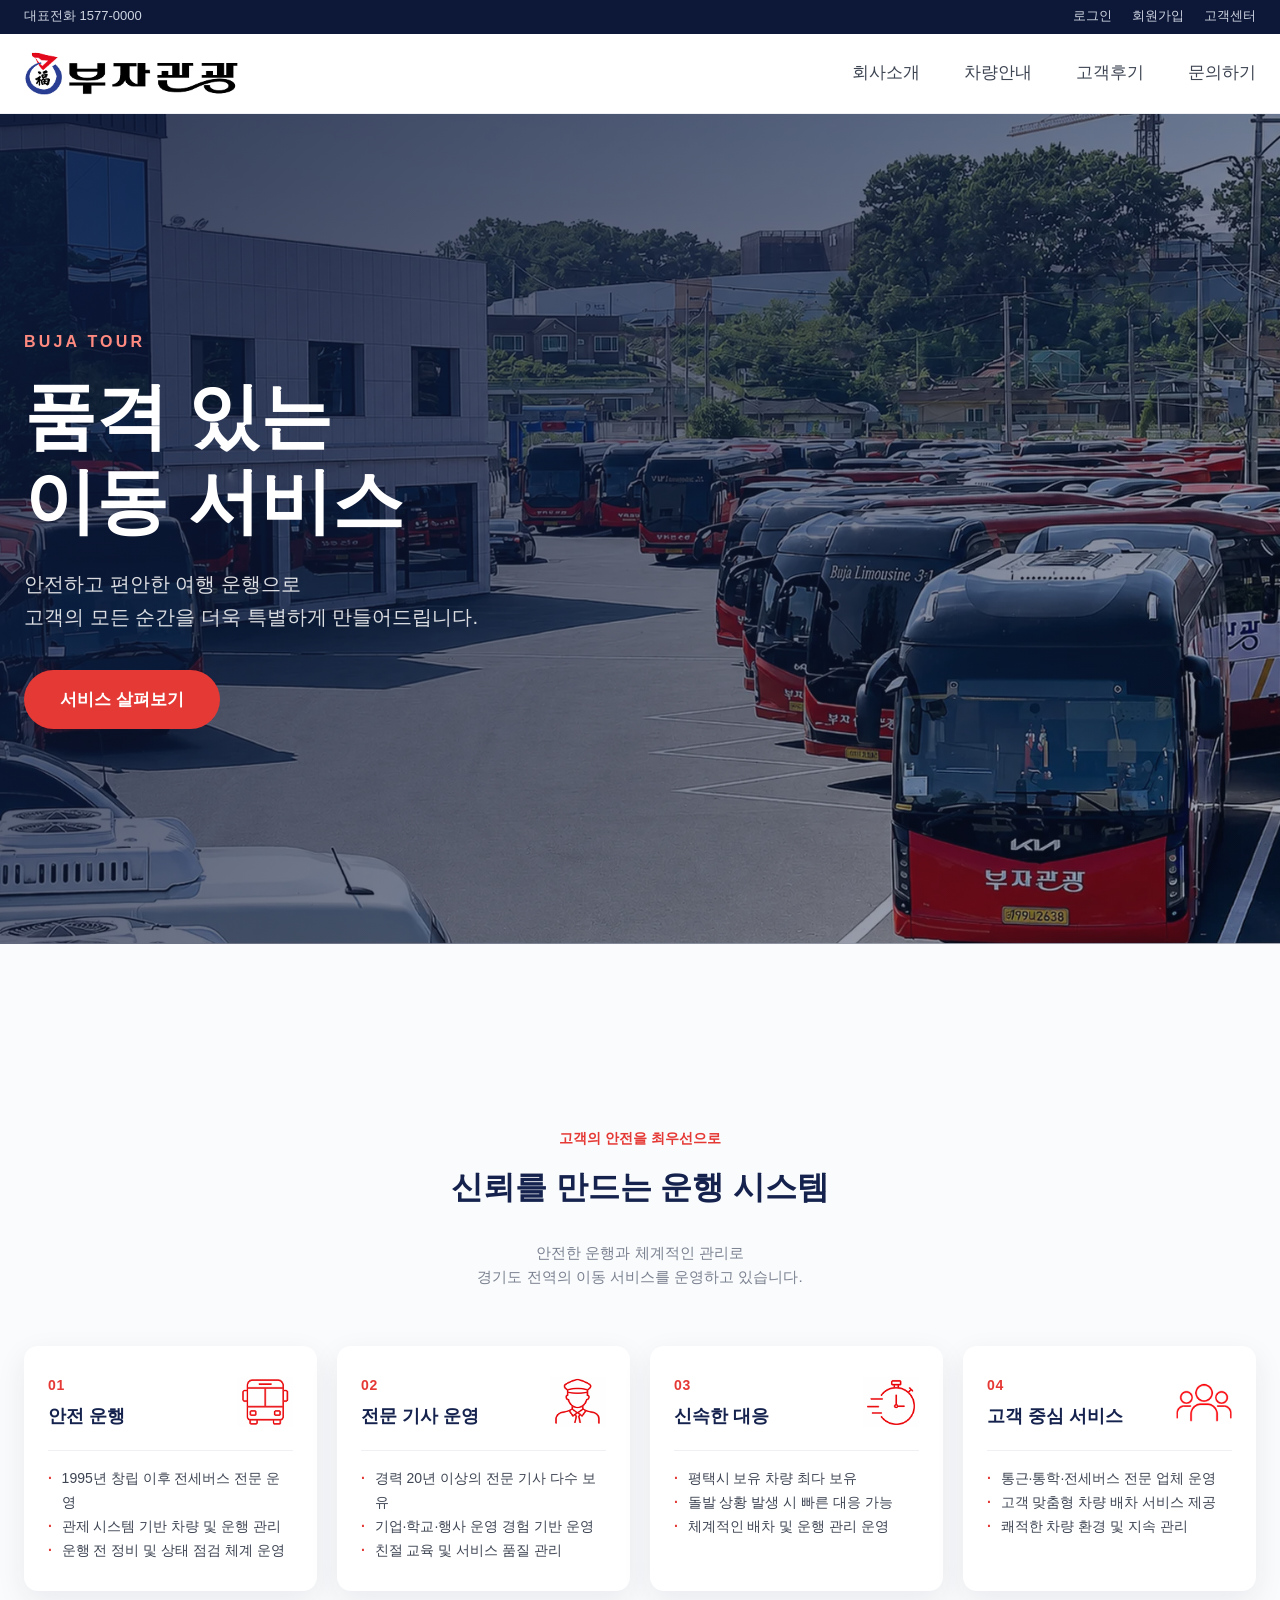
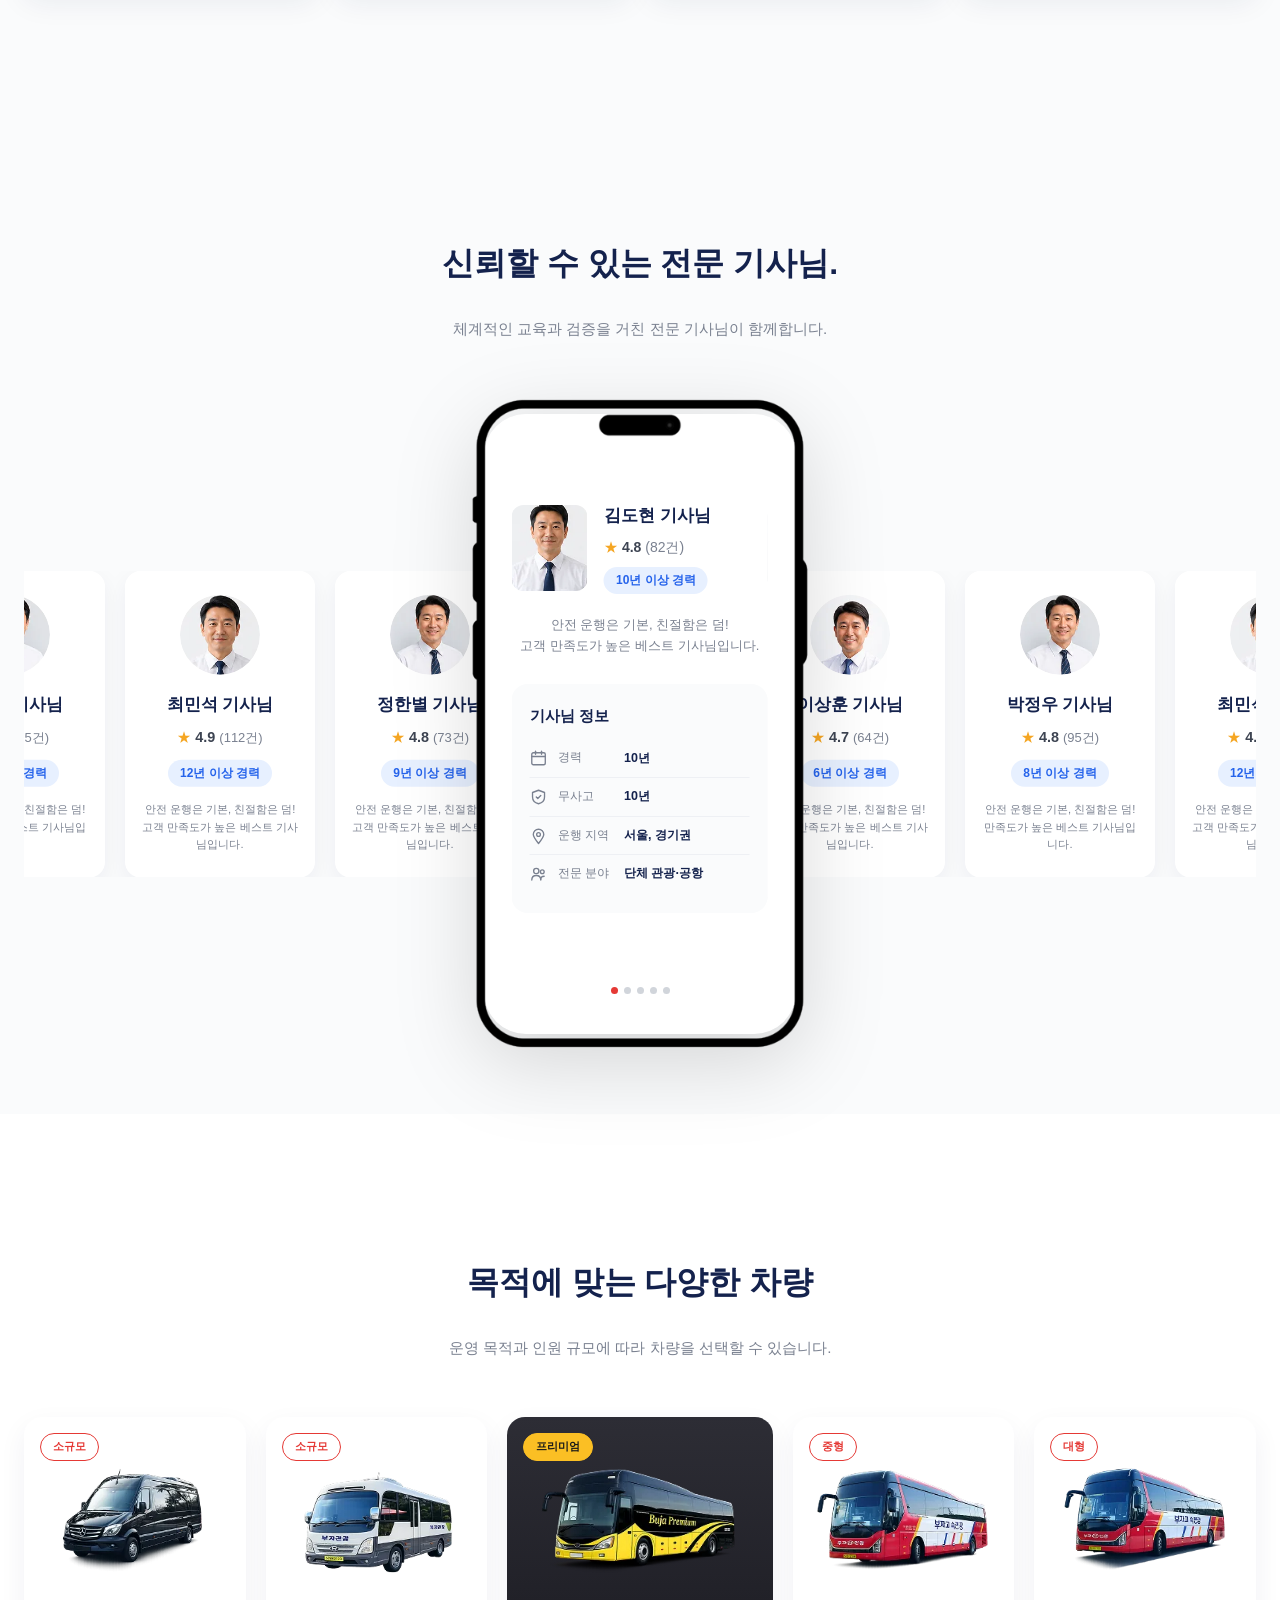
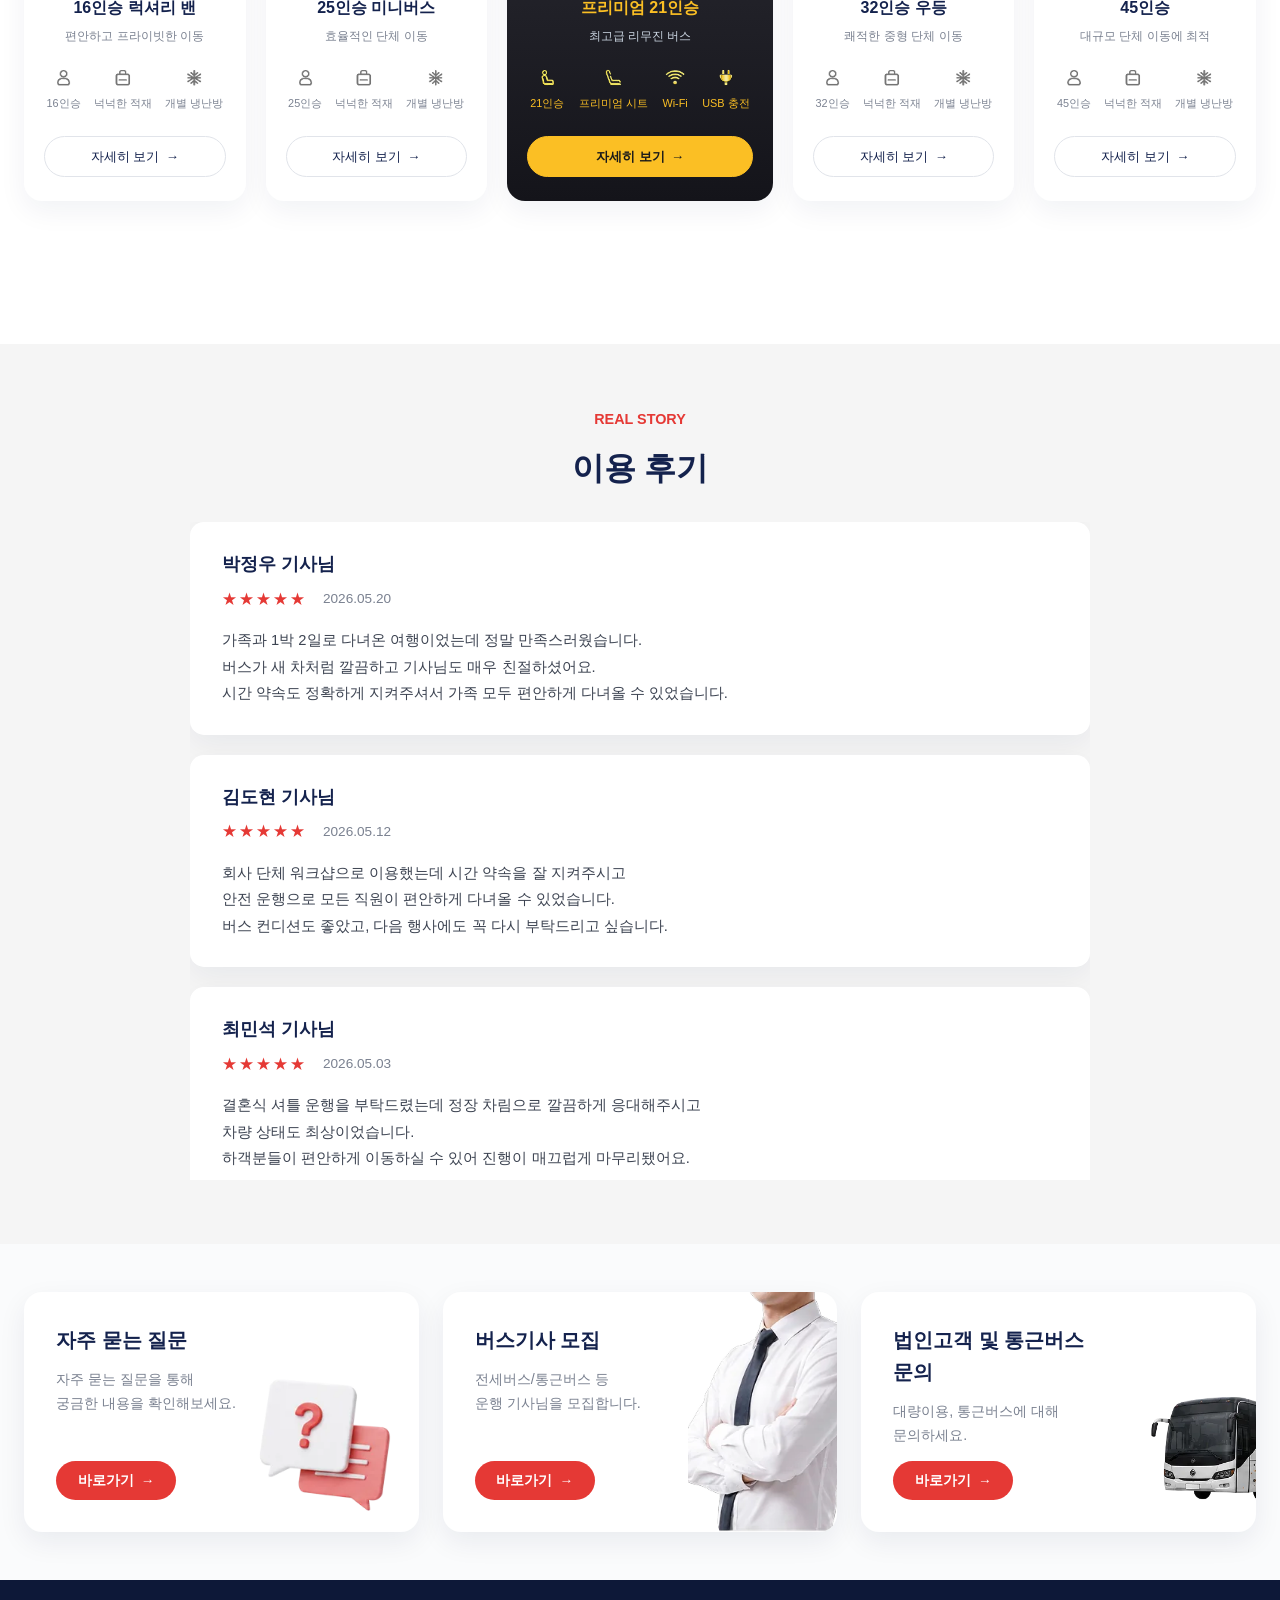
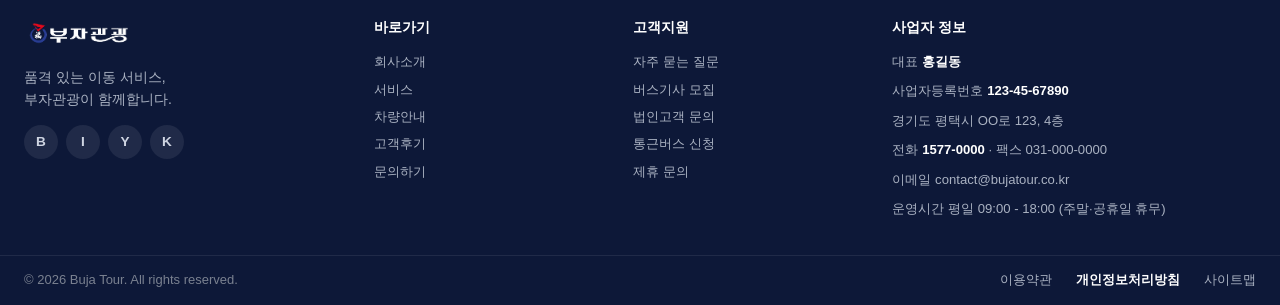
==== index.html @ 76faf8ae "Initial commit: 부자운수 정적 웹사이트 홈/소개/차량/리뷰/문의/로그인/회원가입 페이지 + 에셋·CSS·JS 초기 셋업.  Co-Authored-By: Claude O" ====
<!DOCTYPE html>
<html lang="ko">
<head>
  <meta charset="UTF-8">
  <meta name="viewport" content="width=device-width, initial-scale=1.0">
  <title>부자관광 | 품격 있는 이동 서비스</title>
  <link rel="stylesheet" href="css/style.css">
  <!-- Google tag (gtag.js) -->
<script async src="https://www.googletagmanager.com/gtag/js?id=G-0L724MR1FL"></script>
<script>
  window.dataLayer = window.dataLayer || [];
  function gtag(){dataLayer.push(arguments);}
  gtag('js', new Date());

  gtag('config', 'G-0L724MR1FL');
</script>
</head>
<body>

  <!-- Top utility bar -->
  <div class="topbar">
    <div class="topbar__inner">
      <span class="topbar__phone">대표전화 1577-0000</span>
      <ul class="topbar__menu">
        <li><a href="login.html">로그인</a></li>
        <li><a href="signup.html">회원가입</a></li>
        <li><a href="inquiry.html#qa">고객센터</a></li>
      </ul>
    </div>
  </div>

  <!-- Main header / Nav -->
  <header class="site-header">
    <div class="site-header__inner">
      <a href="index.html" class="site-header__brand">
        <img src="assets/logo_img.webp" alt="부자관광">
      </a>
      <nav class="nav">
        <ul class="nav__menu">
          <li><a href="about.html" class="nav__link">회사소개</a></li>
          <li><a href="vehicles.html" class="nav__link">차량안내</a></li>
          <li><a href="reviews.html" class="nav__link">고객후기</a></li>
          <li><a href="inquiry.html" class="nav__link">문의하기</a></li>
        </ul>
      </nav>
    </div>
    <!-- Google Tag Manager -->
    <script>(function(w,d,s,l,i){w[l]=w[l]||[];w[l].push({'gtm.start':
    new Date().getTime(),event:'gtm.js'});var f=d.getElementsByTagName(s)[0],
    j=d.createElement(s),dl=l!='dataLayer'?'&l='+l:'';j.async=true;j.src=
    'https://www.googletagmanager.com/gtm.js?id='+i+dl;f.parentNode.insertBefore(j,f);
    })(window,document,'script','dataLayer','GTM-MBCPP8CJ');</script>
    <!-- End Google Tag Manager -->
  </header>

  <main>
    <!-- 1) Hero -->
    <section class="hero" id="about">
      <div class="hero__bg">
        <img src="assets/hero_img.webp" alt="">
      </div>
      <div class="hero__overlay"></div>
      <div class="hero__content">
        <p class="hero__eyebrow">BUJA TOUR</p>
        <h1 class="hero__title">품격 있는 <br>이동 서비스</h1>
        <p class="hero__subtitle">
          안전하고 편안한 여행 운행으로<br>
          고객의 모든 순간을 더욱 특별하게 만들어드립니다.
        </p>
        <a href="about.html" class="btn btn--primary">서비스 살펴보기</a>
      </div>
    </section>

    <!-- 2) System / Trust -->
    <section class="section section--light" id="service">
      <div class="container">
        <p class="section__eyebrow">고객의 안전을 최우선으로</p>
        <h2 class="section__title">신뢰를 만드는 운행 시스템</h2>
        <p class="section__lead">
          안전한 운행과 체계적인 관리로<br>
          경기도 전역의 이동 서비스를 운영하고 있습니다.
        </p>

        <div class="features">
          <article class="feature">
            <div class="feature__head">
              <div>
                <span class="feature__num">01</span>
                <h3 class="feature__title">안전 운행</h3>
              </div>
              <img class="feature__icon" src="assets/icon_1.webp" alt="">
            </div>
            <ul class="feature__list">
              <li>1995년 창립 이후 전세버스 전문 운영</li>
              <li>관제 시스템 기반 차량 및 운행 관리</li>
              <li>운행 전 정비 및 상태 점검 체계 운영</li>
            </ul>
          </article>

          <article class="feature">
            <div class="feature__head">
              <div>
                <span class="feature__num">02</span>
                <h3 class="feature__title">전문 기사 운영</h3>
              </div>
              <img class="feature__icon" src="assets/icon_2.webp" alt="">
            </div>
            <ul class="feature__list">
              <li>경력 20년 이상의 전문 기사 다수 보유</li>
              <li>기업·학교·행사 운영 경험 기반 운영</li>
              <li>친절 교육 및 서비스 품질 관리</li>
            </ul>
          </article>

          <article class="feature">
            <div class="feature__head">
              <div>
                <span class="feature__num">03</span>
                <h3 class="feature__title">신속한 대응</h3>
              </div>
              <img class="feature__icon" src="assets/icon_3.webp" alt="">
            </div>
            <ul class="feature__list">
              <li>평택시 보유 차량 최다 보유</li>
              <li>돌발 상황 발생 시 빠른 대응 가능</li>
              <li>체계적인 배차 및 운행 관리 운영</li>
            </ul>
          </article>

          <article class="feature">
            <div class="feature__head">
              <div>
                <span class="feature__num">04</span>
                <h3 class="feature__title">고객 중심 서비스</h3>
              </div>
              <img class="feature__icon" src="assets/icon_4.webp" alt="">
            </div>
            <ul class="feature__list">
              <li>통근·통학·전세버스 전문 업체 운영</li>
              <li>고객 맞춤형 차량 배차 서비스 제공</li>
              <li>쾌적한 차량 환경 및 지속 관리</li>
            </ul>
          </article>
        </div>
      </div>
    </section>

    <!-- 3) Reviews -->
    <section class="section section--light" id="drivers">
      <div class="container">
        <h2 class="section__title">신뢰할 수 있는 전문 기사님.</h2>
        <p class="section__lead">체계적인 교육과 검증을 거친 전문 기사님이 함께합니다.</p>

        <div class="drivers" data-drivers>
          <!-- Side cards conveyor (slides behind the phone) -->
          <div class="drivers__viewport">
            <div class="drivers__rail" data-rail></div>
          </div>

          <!-- Center phone (fixed, larger, shows extra 기사님 정보) -->
          <div class="phone" data-phone>
            <img class="phone__frame" src="assets/mockup.webp" alt="">
            <div class="phone__screen">
              <div class="phone__viewport">
                <div class="phone__track" data-phone-track></div>
              </div>
              <div class="phone__dots" data-dots></div>
            </div>
          </div>
        </div>
      </div>
    </section>

    <!-- 4) Fleet -->
    <section class="section" id="fleet">
      <div class="container">
        <h2 class="section__title">목적에 맞는 다양한 차량</h2>
        <p class="section__lead">운영 목적과 인원 규모에 따라 차량을 선택할 수 있습니다.</p>

        <div class="fleet">
          <article class="vehicle">
            <span class="vehicle__tag">소규모</span>
            <div class="vehicle__img"><img src="assets/car_1.webp" alt=""></div>
            <h3 class="vehicle__name">16인승 럭셔리 밴</h3>
            <p class="vehicle__desc">편안하고 프라이빗한 이동</p>
            <ul class="vehicle__specs">
              <li><img src="assets/car_icon1.webp" alt=""><span>16인승</span></li>
              <li><img src="assets/car_icon2.webp" alt=""><span>넉넉한 적재</span></li>
              <li><img src="assets/car_icon3.webp" alt=""><span>개별 냉난방</span></li>
            </ul>
            <a href="vehicles.html?v=16" class="vehicle__btn">자세히 보기</a>
          </article>

          <article class="vehicle">
            <span class="vehicle__tag">소규모</span>
            <div class="vehicle__img"><img src="assets/car_1-1.webp" alt=""></div>
            <h3 class="vehicle__name">25인승 미니버스</h3>
            <p class="vehicle__desc">효율적인 단체 이동</p>
            <ul class="vehicle__specs">
              <li><img src="assets/car_icon1.webp" alt=""><span>25인승</span></li>
              <li><img src="assets/car_icon2.webp" alt=""><span>넉넉한 적재</span></li>
              <li><img src="assets/car_icon3.webp" alt=""><span>개별 냉난방</span></li>
            </ul>
            <a href="vehicles.html?v=25" class="vehicle__btn">자세히 보기</a>
          </article>

          <!-- Featured premium card -->
          <article class="vehicle vehicle--featured">
            <span class="vehicle__tag vehicle__tag--featured">프리미엄</span>
            <div class="vehicle__img"><img src="assets/car_3.webp" alt=""></div>
            <h3 class="vehicle__name">프리미엄 21인승</h3>
            <p class="vehicle__desc">최고급 리무진 버스</p>
            <ul class="vehicle__specs">
              <li><img src="assets/car_icon4.webp" alt=""><span>21인승</span></li>
              <li><img src="assets/car_icon5.webp" alt=""><span>프리미엄 시트</span></li>
              <li><img src="assets/car_icon6.webp" alt=""><span>Wi-Fi</span></li>
              <li><img src="assets/car_icon7.webp" alt=""><span>USB 충전</span></li>
            </ul>
            <a href="vehicles.html?v=pr" class="vehicle__btn vehicle__btn--featured">자세히 보기</a>
          </article>

          <article class="vehicle">
            <span class="vehicle__tag">중형</span>
            <div class="vehicle__img"><img src="assets/car_4-1.webp" alt=""></div>
            <h3 class="vehicle__name">32인승 우등</h3>
            <p class="vehicle__desc">쾌적한 중형 단체 이동</p>
            <ul class="vehicle__specs">
              <li><img src="assets/car_icon1.webp" alt=""><span>32인승</span></li>
              <li><img src="assets/car_icon2.webp" alt=""><span>넉넉한 적재</span></li>
              <li><img src="assets/car_icon3.webp" alt=""><span>개별 냉난방</span></li>
            </ul>
            <a href="vehicles.html?v=32" class="vehicle__btn">자세히 보기</a>
          </article>

          <article class="vehicle">
            <span class="vehicle__tag">대형</span>
            <div class="vehicle__img"><img src="assets/car_4.webp" alt=""></div>
            <h3 class="vehicle__name">45인승</h3>
            <p class="vehicle__desc">대규모 단체 이동에 최적</p>
            <ul class="vehicle__specs">
              <li><img src="assets/car_icon1.webp" alt=""><span>45인승</span></li>
              <li><img src="assets/car_icon2.webp" alt=""><span>넉넉한 적재</span></li>
              <li><img src="assets/car_icon3.webp" alt=""><span>개별 냉난방</span></li>
            </ul>
            <a href="vehicles.html?v=45" class="vehicle__btn">자세히 보기</a>
          </article>
        </div>
      </div>
    </section>

    <!-- 5) Real story slider -->
    <section class="section" id="review">
      <div class="container">
        <p class="section__eyebrow">REAL STORY</p>
        <h2 class="section__title">이용 후기</h2>

        <div class="story-marquee">
          <div class="story-marquee__track" data-story-track></div>
        </div>
      </div>
    </section>

    <!-- 6) CTA cards -->
    <section class="section section--light section--compact">
      <div class="container">
        <div class="cta-grid">
          <a href="inquiry.html?tab=faq" class="cta-card cta-card--faq">
            <div class="cta-card__body">
              <h3 class="cta-card__title">자주 묻는 질문</h3>
              <p class="cta-card__text">자주 묻는 질문을 통해<br>궁금한 내용을 확인해보세요.</p>
              <span class="cta-card__btn">바로가기</span>
            </div>
            <img src="assets/box_icon_1.webp" alt="" class="cta-card__img">
          </a>

          <a href="inquiry.html?tab=driver" class="cta-card cta-card--driver">
            <div class="cta-card__body">
              <h3 class="cta-card__title">버스기사 모집</h3>
              <p class="cta-card__text">전세버스/통근버스 등<br>운행 기사님을 모집합니다.</p>
              <span class="cta-card__btn">바로가기</span>
            </div>
            <img src="assets/box_icon_2.webp" alt="" class="cta-card__img">
          </a>

          <a href="inquiry.html?tab=b2b" class="cta-card cta-card--corp">
            <div class="cta-card__body">
              <h3 class="cta-card__title">법인고객 및 통근버스 문의</h3>
              <p class="cta-card__text">대량이용, 통근버스에 대해<br>문의하세요.</p>
              <span class="cta-card__btn">바로가기</span>
            </div>
            <img src="assets/box_icon_3.webp" alt="" class="cta-card__img">
          </a>
        </div>
      </div>
    </section>
  </main>

  <!-- Footer -->
  <footer class="site-footer">
    <div class="container site-footer__inner">
      <div class="site-footer__brand">
        <img src="assets/footer_logo.webp" alt="부자관광" class="site-footer__logo">
        <p class="site-footer__tagline">품격 있는 이동 서비스,<br>부자관광이 함께합니다.</p>
        <div class="site-footer__social">
          <a href="#" aria-label="블로그">B</a>
          <a href="#" aria-label="인스타그램">I</a>
          <a href="#" aria-label="유튜브">Y</a>
          <a href="#" aria-label="카카오톡">K</a>
        </div>
      </div>

      <div class="site-footer__col">
        <h4>바로가기</h4>
        <ul>
          <li><a href="#about">회사소개</a></li>
          <li><a href="#service">서비스</a></li>
          <li><a href="#fleet">차량안내</a></li>
          <li><a href="#review">고객후기</a></li>
          <li><a href="inquiry.html">문의하기</a></li>
        </ul>
      </div>

      <div class="site-footer__col">
        <h4>고객지원</h4>
        <ul>
          <li><a href="#">자주 묻는 질문</a></li>
          <li><a href="#">버스기사 모집</a></li>
          <li><a href="#">법인고객 문의</a></li>
          <li><a href="#">통근버스 신청</a></li>
          <li><a href="#">제휴 문의</a></li>
        </ul>
      </div>

      <div class="site-footer__col site-footer__col--info">
        <h4>사업자 정보</h4>
        <ul class="site-footer__info">
          <li>대표 <strong>홍길동</strong></li>
          <li>사업자등록번호 <strong>123-45-67890</strong></li>
          <li>경기도 평택시 OO로 123, 4층</li>
          <li>전화 <strong>1577-0000</strong> · 팩스 031-000-0000</li>
          <li>이메일 contact@bujatour.co.kr</li>
          <li>운영시간 평일 09:00 - 18:00 (주말·공휴일 휴무)</li>
        </ul>
      </div>
    </div>

    <div class="site-footer__bottom">
      <div class="container site-footer__bottom-inner">
        <p>&copy; <span id="year"></span> Buja Tour. All rights reserved.</p>
        <ul class="site-footer__bottom-menu">
          <li><a href="#">이용약관</a></li>
          <li><a href="#"><strong>개인정보처리방침</strong></a></li>
          <li><a href="#">사이트맵</a></li>
        </ul>
      </div>
    </div>
  </footer>

  <script src="js/main.js"></script>
</body>
</html>
---- css/style.css ----
:root {
  --navy: #14224d;
  --navy-dark: #0d1838;
  --red: #e53935;
  --red-dark: #c62828;
  --blue: #1e88e5;
  --gray-50: #fafbfc;
  --gray-100: #eef0f4;
  --gray-200: #e1e4ea;
  --gray-500: #7a8190;
  --gray-700: #3d4452;
  --text: #1a1f2e;
  --max-width: 1280px;
  --radius: 14px;
  --shadow-sm: 0 2px 6px rgba(0, 0, 0, 0.04);
  --shadow-md: 0 10px 30px rgba(20, 34, 77, 0.08);
}

* { box-sizing: border-box; }
html, body { margin: 0; padding: 0; }

body {
  font-family: "Noto Sans KR", -apple-system, BlinkMacSystemFont, "Segoe UI", Roboto, sans-serif;
  color: var(--text);
  background: #fff;
  line-height: 1.6;
  -webkit-font-smoothing: antialiased;
}

img { max-width: 100%; display: block; }
a { color: inherit; text-decoration: none; }
ul { list-style: none; margin: 0; padding: 0; }

.container {
  max-width: var(--max-width);
  margin: 0 auto;
  padding: 0 1.5rem;
  width: 100%;
}

/* ========== Topbar ========== */
.topbar {
  background: var(--navy-dark);
  color: #cfd5e2;
  font-size: 0.8125rem;
}
.topbar__inner {
  max-width: var(--max-width);
  margin: 0 auto;
  padding: 0.4rem 1.5rem;
  display: flex;
  justify-content: space-between;
  align-items: center;
}
.topbar__menu { display: flex; gap: 1.25rem; }
.topbar__menu a:hover { color: #fff; }

/* ========== Header ========== */
.site-header {
  background: #fff;
  border-bottom: 1px solid var(--gray-100);
  position: sticky;
  top: 0;
  z-index: 10;
}
.site-header__inner {
  max-width: var(--max-width);
  margin: 0 auto;
  padding: 1.1rem 1.5rem;
  display: flex;
  justify-content: space-between;
  align-items: center;
}
.site-header__brand img { height: 44px; }
.nav__menu { display: flex; gap: 2.75rem; }
.nav__link {
  color: var(--gray-700);
  font-weight: 500;
  font-size: 1.05rem;
  padding: 0.35rem 0;
  position: relative;
}
.nav__link:hover { color: var(--navy); }
.nav__link.active { color: var(--navy); font-weight: 700; }

/* Sliding red bar (positioned by JS) */
.nav__menu { position: relative; }
.nav__bar {
  position: absolute;
  bottom: -4px;
  left: 0;
  height: 2px;
  background: var(--red);
  pointer-events: none;
  transform: translateX(0);
  width: 0;
  opacity: 0;
  transition: transform 0.32s cubic-bezier(0.4, 0, 0.2, 1),
              width 0.32s cubic-bezier(0.4, 0, 0.2, 1),
              opacity 0.2s ease;
}
.nav__bar.is-ready { opacity: 1; }

/* Sub-page header: logo left (smaller), nav centered */
.site-header--sub .site-header__inner {
  position: relative;
  justify-content: center;
}
.site-header--sub .site-header__brand {
  position: absolute;
  left: 1.5rem;
  top: 50%;
  transform: translateY(-50%);
}
.site-header--sub .site-header__brand img {
  height: 34px;
}
@media (max-width: 700px) {
  .site-header--sub .site-header__inner {
    flex-direction: column;
    gap: 0.5rem;
  }
  .site-header--sub .site-header__brand {
    position: static;
    transform: none;
  }
}

/* ========== Buttons ========== */
.btn {
  display: inline-block;
  padding: 0.85rem 1.75rem;
  border-radius: 999px;
  font-weight: 600;
  border: none;
  cursor: pointer;
  font-size: 0.95rem;
  transition: transform 0.15s ease, opacity 0.15s ease;
}
.btn--primary { background: var(--red); color: #fff; }
.btn--primary:hover { background: var(--red-dark); transform: translateY(-1px); }

/* ========== Sections — 100vh each ========== */
/* Top bars take ~70px combined; subtract to keep section visually full-screen */
.section,
.hero {
  min-height: calc(100vh - 70px);
  display: flex;
  flex-direction: column;
  justify-content: center;
  padding: 4rem 0;
}
.section--light { background: var(--gray-50); }
.section--compact {
  min-height: auto;
  padding: 3rem 0;
}

/* ========== Hero ========== */
.hero {
  position: relative;
  overflow: hidden;
  color: #fff;
  padding: 0;
}
.hero__bg { position: absolute; inset: 0; }
.hero__bg img { width: 100%; height: 100%; object-fit: cover; }
.hero__overlay {
  position: absolute; inset: 0;
  background: linear-gradient(135deg, rgba(13, 24, 56, 0.85) 0%, rgba(13, 24, 56, 0.55) 60%, rgba(13, 24, 56, 0.3) 100%);
}
.hero__content {
  position: relative;
  max-width: var(--max-width);
  margin: 0 auto;
  padding: 0 1.5rem;
  width: 100%;
}
.hero__eyebrow {
  letter-spacing: 0.2em;
  font-size: 1rem;
  color: #ff8a80;
  margin: 0 0 1.25rem;
  font-weight: 600;
}
.hero__title {
  font-size: clamp(2.75rem, 6.5vw, 4.5rem);
  font-weight: 800;
  margin: 0 0 1.5rem;
  line-height: 1.18;
}
.hero__subtitle {
  font-size: clamp(1.125rem, 1.6vw, 1.375rem);
  line-height: 1.6;
  color: rgba(255, 255, 255, 0.85);
  margin: 0 0 2.25rem;
}
.hero .btn--primary {
  font-size: 1.0625rem;
  padding: 1rem 2.25rem;
}

/* ========== Section heading ========== */
.section__eyebrow {
  text-align: center;
  font-size: 0.9rem;
  color: var(--red);
  font-weight: 600;
  margin: 0 0 0.75rem;
}
.section__title {
  text-align: center;
  font-size: clamp(1.5rem, 2.6vw, 2rem);
  font-weight: 800;
  color: var(--navy);
  margin: 0 0 1.75rem;
}
.section__lead {
  text-align: center;
  color: var(--gray-500);
  margin: 0 0 3.5rem;
  font-size: 0.95rem;
}

/* ========== Features (new style: 4 cards w/ number + line icon) ========== */
.features {
  display: grid;
  grid-template-columns: repeat(4, 1fr);
  gap: 1.25rem;
}
.feature {
  background: #fff;
  border-radius: var(--radius);
  padding: 1.75rem 1.5rem;
  box-shadow: var(--shadow-md);
  transition: transform 0.15s ease;
}
.feature:hover { transform: translateY(-4px); }
.feature__head {
  display: flex;
  justify-content: space-between;
  align-items: flex-start;
  margin-bottom: 1.25rem;
}
.feature__num {
  display: block;
  font-size: 0.875rem;
  font-weight: 700;
  color: var(--red);
  margin-bottom: 0.35rem;
  letter-spacing: 0.05em;
}
.feature__title {
  font-size: 1.125rem;
  font-weight: 700;
  color: var(--navy);
  margin: 0;
}
.feature__icon {
  width: 56px;
  height: 56px;
  object-fit: contain;
  flex-shrink: 0;
}
.feature__list {
  border-top: 1px solid var(--gray-100);
  padding-top: 1rem;
}
.feature__list li {
  position: relative;
  padding-left: 0.85rem;
  font-size: 0.875rem;
  color: var(--gray-700);
  line-height: 1.7;
}
.feature__list li::before {
  content: "·";
  position: absolute;
  left: 0;
  color: var(--red);
  font-weight: 700;
}

/* ========== Reviews (4 side cards + phone center, auto-rotate) ========== */
.drivers {
  position: relative;
  display: flex;
  align-items: center;
  justify-content: center;
}
/* Clipped lane the side cards slide through, centered behind the phone */
.drivers__viewport {
  position: absolute;
  left: 0;
  right: 0;
  top: 50%;
  transform: translateY(-50%);
  overflow: hidden;
  z-index: 1;
  pointer-events: none;
}
.drivers__rail {
  display: flex;
  align-items: center;
  justify-content: center;
  gap: 1.25rem;
  will-change: transform;
}
.driver-card {
  background: #fff;
  border-radius: 16px;
  padding: 1.5rem 1rem;
  text-align: center;
  box-shadow: 0 8px 24px rgba(20, 34, 77, 0.06);
  width: 190px;
  flex-shrink: 0;
}
.driver-card__avatar {
  width: 80px;
  height: 80px;
  border-radius: 50%;
  object-fit: cover;
  margin: 0 auto 1rem;
}
.driver-card__name {
  font-size: 1.0625rem;
  font-weight: 700;
  color: var(--navy);
  margin: 0 0 0.5rem;
}
.driver-card__rating {
  font-size: 0.9rem;
  color: var(--gray-700);
  margin-bottom: 0.625rem;
}
.driver-card__rating .star { color: #f5a623; }
.driver-card__rating .count { color: var(--gray-500); font-size: 0.8125rem; }
.driver-card__badge {
  display: inline-block;
  background: #e7f0ff;
  color: #2563eb;
  font-size: 0.75rem;
  font-weight: 600;
  padding: 0.25rem 0.75rem;
  border-radius: 999px;
  margin-bottom: 0.875rem;
}
.driver-card__text {
  font-size: 0.7rem;
  color: var(--gray-500);
  line-height: 1.55;
  margin: 0;
}

/* Phone mockup (PNG frame + inner content) */
.phone {
  position: relative;
  z-index: 2;
  width: 340px;
  flex-shrink: 0;
  filter: drop-shadow(0 20px 40px rgba(0, 0, 0, 0.15));
}
.phone__frame {
  width: 100%;
  height: auto;
  display: block;
  position: relative;
  z-index: 2;
  pointer-events: none;
}
.phone__screen {
  position: absolute;
  top: 2.5%;
  left: 4.2%;
  right: 4.2%;
  bottom: 2.5%;
  padding: 88px 28px 40px;
  overflow: hidden;
  z-index: 1;
  display: flex;
  flex-direction: column;
  background: #fff;
  border-radius: 42px;
}
/* Horizontal slider for the phone content (synced with the side-card rail) */
.phone__viewport {
  flex: 1;
  overflow: hidden;
}
.phone__track {
  display: flex;
  height: 100%;
  will-change: transform;
}
.phone__page {
  flex: 0 0 100%;
  width: 100%;
  display: flex;
  flex-direction: column;
}
.phone__top {
  display: flex;
  gap: 1rem;
  align-items: center;
  margin-bottom: 1.25rem;
}
.phone__avatar {
  width: 76px;
  height: 86px;
  border-radius: 12px;
  object-fit: cover;
  flex-shrink: 0;
}
.phone__info { flex: 1; min-width: 0; }
.phone__name {
  font-size: 1.0625rem;
  font-weight: 700;
  color: var(--navy);
  margin: 0 0 0.4rem;
}
.phone__rating {
  font-size: 0.875rem;
  color: var(--gray-700);
  margin-bottom: 0.5rem;
}
.phone__rating .star { color: #f5a623; }
.phone__rating .count { color: var(--gray-500); }
.phone__badge {
  display: inline-block;
  background: #e7f0ff;
  color: #2563eb;
  font-size: 0.75rem;
  font-weight: 600;
  padding: 0.25rem 0.75rem;
  border-radius: 999px;
}
.phone__desc {
  font-size: 0.82rem;
  color: var(--gray-500);
  line-height: 1.6;
  margin: 0 0 1.75rem;
  text-align: center;
}
.phone__details {
  background: var(--gray-50);
  border-radius: 16px;
  padding: 1.25rem 1.125rem;
}
.phone__details-title {
  font-size: 0.95rem;
  color: var(--navy);
  font-weight: 700;
  margin: 0 0 1rem;
}
.phone__list li {
  display: grid;
  grid-template-columns: 20px 58px 1fr;
  align-items: center;
  gap: 0.5rem;
  padding: 0.55rem 0;
  font-size: 0.78rem;
  border-top: 1px solid var(--gray-100);
}
.phone__list .value {
  word-break: keep-all;
  line-height: 1.4;
}
.phone__list li:first-child { border-top: none; padding-top: 0.25rem; }
.phone__list svg {
  width: 18px;
  height: 18px;
  color: var(--gray-500);
}
.phone__list .label { color: var(--gray-500); }
.phone__list .value { color: var(--navy); font-weight: 600; }

.phone__dots {
  display: flex;
  justify-content: center;
  gap: 6px;
  margin-top: auto;
  padding-top: 1.25rem;
}
.phone__dots span {
  width: 7px;
  height: 7px;
  border-radius: 50%;
  background: #d1d5db;
  transition: background 0.4s ease;
}
.phone__dots .active {
  background: var(--red);
}

/* ========== Fleet ========== */
.fleet {
  display: grid;
  grid-template-columns: 1fr 1fr 1.2fr 1fr 1fr;
  gap: 1.25rem;
  align-items: stretch;
}
.vehicle {
  position: relative;
  background: #fff;
  border-radius: 18px;
  padding: 2.25rem 1.25rem 1.5rem;
  text-align: center;
  box-shadow: 0 10px 28px rgba(20, 34, 77, 0.06);
  display: flex;
  flex-direction: column;
  transition: transform 0.15s ease;
}
.vehicle:hover { transform: translateY(-4px); }
.vehicle__tag {
  position: absolute;
  top: 1rem;
  left: 1rem;
  padding: 0.25rem 0.75rem;
  border: 1px solid var(--red);
  color: var(--red);
  background: #fff;
  border-radius: 999px;
  font-size: 0.7rem;
  font-weight: 600;
}
.vehicle__img {
  height: 110px;
  display: flex;
  align-items: center;
  justify-content: center;
  margin: 0.75rem 0 1.25rem;
}
.vehicle__img img { max-height: 110px; width: auto; }
.vehicle__name {
  font-size: 1rem;
  font-weight: 700;
  color: var(--navy);
  margin: 0 0 0.4rem;
}
.vehicle__desc {
  font-size: 0.78rem;
  color: var(--gray-500);
  margin: 0 0 1.25rem;
}
.vehicle__specs {
  display: flex;
  justify-content: space-around;
  gap: 0.5rem;
  margin-bottom: 1.5rem;
}
.vehicle__specs li {
  display: flex;
  flex-direction: column;
  align-items: center;
  gap: 0.4rem;
  font-size: 0.68rem;
  color: var(--gray-500);
}
.vehicle__specs li span {
  white-space: nowrap;
}
.vehicle__specs img {
  width: 22px;
  height: 22px;
  object-fit: contain;
  filter: brightness(0) opacity(0.55);
}
.vehicle__btn {
  margin-top: auto;
  display: flex;
  align-items: center;
  justify-content: center;
  gap: 0.4rem;
  padding: 0.55rem 1rem;
  border: 1px solid var(--gray-200);
  border-radius: 999px;
  color: var(--navy);
  font-size: 0.82rem;
  font-weight: 500;
  background: #fff;
  transition: background 0.15s ease, border-color 0.15s ease;
}
.vehicle__btn::after {
  content: "→";
  font-size: 1em;
  line-height: 1;
  transition: transform 0.2s ease;
}
.vehicle__btn:hover {
  background: var(--gray-50);
  border-color: var(--gray-500);
}
.vehicle__btn:hover::after {
  transform: translateX(4px);
}

/* Featured (dark premium) */
.vehicle--featured {
  background: linear-gradient(180deg, #2d2d35 0%, #14141a 100%);
  color: #fff;
}
.vehicle__tag--featured {
  background: #fbbf24;
  border-color: #fbbf24;
  color: #1a1a1a;
}
.vehicle--featured .vehicle__name { color: #fbbf24; }
.vehicle--featured .vehicle__desc { color: #cbd5e1; }
.vehicle--featured .vehicle__specs li { color: #fbbf24; }
.vehicle--featured .vehicle__specs img {
  filter: none;
}
.vehicle__btn--featured {
  background: #fbbf24;
  border-color: #fbbf24;
  color: #1a1a1a;
  font-weight: 700;
}
.vehicle__btn--featured:hover {
  background: #f59e0b;
  border-color: #f59e0b;
}

/* ========== Real story marquee (vertical step slide) ========== */
#review {
  height: 100vh;
  min-height: 100vh;
  overflow: hidden;
  background: #f5f5f5;
}
#review .container {
  flex: 1;
  display: flex;
  flex-direction: column;
  min-height: 0;
  width: 100%;
}
.story-marquee {
  position: relative;
  flex: 1;
  min-height: 0;
  max-width: 900px;
  width: 100%;
  margin: 0 auto;
  overflow: hidden;
}
.story-marquee__track {
  display: flex;
  flex-direction: column;
  gap: 1.25rem;
  will-change: transform;
}

.story-card {
  background: #fff;
  border-radius: 14px;
  padding: 1.75rem 2rem;
  box-shadow: 0 10px 30px rgba(20, 34, 77, 0.06);
  flex-shrink: 0;
}
.story-card__name {
  font-size: 1.125rem;
  font-weight: 700;
  color: var(--navy);
  margin: 0 0 0.5rem;
}
.story-card__meta {
  display: flex;
  align-items: center;
  gap: 1rem;
  margin-bottom: 1rem;
}
.story-card__stars {
  color: var(--red);
  letter-spacing: 2px;
  font-size: 0.95rem;
}
.story-card__date {
  color: var(--gray-500);
  font-size: 0.85rem;
}
.story-card__text {
  margin: 0;
  color: var(--gray-700);
  line-height: 1.8;
  font-size: 0.92rem;
  white-space: pre-line;
}

/* ========== CTA cards (white card + floating product image) ========== */
.cta-grid {
  display: grid;
  grid-template-columns: repeat(3, 1fr);
  gap: 1.5rem;
}
.cta-card {
  position: relative;
  background: #fff;
  border-radius: 18px;
  padding: 2rem;
  min-height: 240px;
  box-shadow: 0 10px 28px rgba(20, 34, 77, 0.07);
  overflow: hidden;
  color: var(--text);
  transition: transform 0.15s ease, box-shadow 0.15s ease;
}
.cta-card:hover {
  transform: translateY(-4px);
  box-shadow: 0 16px 36px rgba(20, 34, 77, 0.1);
}
.cta-card__body {
  position: relative;
  z-index: 1;
  max-width: 60%;
  display: flex;
  flex-direction: column;
  height: 100%;
}
.cta-card__title {
  margin: 0 0 0.75rem;
  font-size: 1.25rem;
  font-weight: 700;
  color: var(--navy);
}
.cta-card__text {
  margin: 0;
  font-size: 0.9rem;
  color: var(--gray-500);
  line-height: 1.65;
}
.cta-card__btn {
  align-self: flex-start;
  margin-top: auto;
  display: inline-flex;
  align-items: center;
  gap: 0.45rem;
  background: var(--red);
  color: #fff;
  padding: 0.55rem 1.35rem;
  border-radius: 999px;
  font-size: 0.85rem;
  font-weight: 600;
  transition: background 0.15s ease;
}
.cta-card__btn::after {
  content: "→";
  font-size: 1em;
  line-height: 1;
  transition: transform 0.2s ease;
}
.cta-card:hover .cta-card__btn { background: var(--red-dark); }
.cta-card:hover .cta-card__btn::after { transform: translateX(4px); }

.cta-card__img {
  position: absolute;
  right: 0;
  bottom: 0;
  max-height: 200px;
  max-width: 50%;
  object-fit: contain;
  object-position: right bottom;
  pointer-events: none;
  z-index: 0;
}

/* Per-card image size/position tweaks */
.cta-card--faq .cta-card__img {
  max-height: 150px;
  right: 16px;
  bottom: 16px;
}
.cta-card--driver .cta-card__img {
  top: 0;
  right: -10px;
  bottom: 0;
  height: 100%;
  max-height: 100%;
  object-position: right bottom;
}
.cta-card--corp .cta-card__img {
  max-height: 130px;
  max-width: 60%;
  right: -20px;
  bottom: 20px;
}

/* ========== Footer ========== */
.site-footer {
  background: var(--navy-dark);
  color: #cfd5e2;
  padding-top: 2.25rem;
}
.site-footer__inner {
  display: grid;
  grid-template-columns: 1.4fr 1fr 1fr 1.6fr;
  gap: 2rem;
  padding-bottom: 1.75rem;
}
.site-footer__brand {
  display: flex;
  flex-direction: column;
  gap: 0.875rem;
}
.site-footer__logo {
  height: 36px;
  width: auto;
  max-width: 180px;
  align-self: flex-start;
  object-fit: contain;
  object-position: left center;
}
.site-footer__tagline {
  margin: 0;
  font-size: 0.875rem;
  color: #aab2c2;
  line-height: 1.6;
}
.site-footer__social {
  display: flex;
  gap: 0.5rem;
}
.site-footer__social a {
  width: 34px;
  height: 34px;
  border-radius: 50%;
  background: rgba(255, 255, 255, 0.08);
  display: inline-flex;
  align-items: center;
  justify-content: center;
  color: #cfd5e2;
  font-size: 0.85rem;
  font-weight: 700;
  transition: background 0.15s ease, color 0.15s ease;
}
.site-footer__social a:hover {
  background: rgba(255, 255, 255, 0.18);
  color: #fff;
}

.site-footer__col h4 {
  color: #fff;
  font-size: 0.9rem;
  font-weight: 600;
  margin: 0 0 0.75rem;
}
.site-footer__col ul li {
  margin-bottom: 0.4rem;
  font-size: 0.82rem;
}
.site-footer__col a {
  color: #aab2c2;
  transition: color 0.15s ease;
}
.site-footer__col a:hover { color: #fff; }

.site-footer__info li {
  font-size: 0.8125rem;
  color: #aab2c2;
  line-height: 1.75;
  margin-bottom: 0.35rem;
}
.site-footer__info strong {
  color: #fff;
  font-weight: 600;
}

.site-footer__bottom {
  border-top: 1px solid rgba(255, 255, 255, 0.08);
  padding: 0.875rem 0;
}
.site-footer__bottom-inner {
  display: flex;
  justify-content: space-between;
  align-items: center;
  gap: 1rem;
  flex-wrap: wrap;
}
.site-footer__bottom p {
  margin: 0;
  font-size: 0.8125rem;
  color: #7a8190;
}
.site-footer__bottom-menu {
  display: flex;
  gap: 1.5rem;
  font-size: 0.8125rem;
}
.site-footer__bottom-menu a {
  color: #aab2c2;
  transition: color 0.15s ease;
}
.site-footer__bottom-menu a:hover { color: #fff; }
.site-footer__bottom-menu strong { color: #fff; font-weight: 600; }

/* Sub-page footer (compact but informative) */
.site-footer--mini { padding: 1.75rem 0 1.5rem; }
.site-footer--mini .site-footer__mini-links {
  display: flex;
  flex-wrap: wrap;
  gap: 1.25rem;
  padding-bottom: 0.875rem;
  margin-bottom: 1rem;
  border-bottom: 1px solid rgba(255, 255, 255, 0.08);
  font-size: 0.82rem;
}
.site-footer--mini .site-footer__mini-links a {
  color: #aab2c2;
  transition: color 0.15s ease;
}
.site-footer--mini .site-footer__mini-links a:hover { color: #fff; }
.site-footer--mini .site-footer__mini-links strong { color: #fff; font-weight: 600; }
.site-footer--mini .site-footer__mini-main {
  display: flex;
  align-items: center;
  gap: 1.75rem;
  flex-wrap: wrap;
}
.site-footer--mini .site-footer__logo {
  height: 38px;
  width: auto;
  max-width: 180px;
  align-self: center;
  object-fit: contain;
  object-position: left center;
}
.site-footer--mini .site-footer__mini-meta {
  flex: 1;
  font-size: 0.78rem;
  color: #aab2c2;
  line-height: 1.65;
}
.site-footer--mini .site-footer__mini-meta p { margin: 0.1rem 0; }
.site-footer--mini .site-footer__mini-meta .sep {
  margin: 0 0.4rem;
  opacity: 0.4;
}
.site-footer--mini .site-footer__mini-meta .copyright {
  color: #7a8190;
  margin-top: 0.4rem;
  font-size: 0.74rem;
}
@media (max-width: 700px) {
  .site-footer--mini .site-footer__mini-main { flex-direction: column; align-items: flex-start; gap: 0.875rem; }
}

/* ========== Form ========== */
.form {
  display: flex;
  flex-direction: column;
  gap: 1rem;
  max-width: 520px;
  margin: 0 auto;
}
.form__field {
  display: flex;
  flex-direction: column;
  gap: 0.35rem;
  font-size: 0.9rem;
  font-weight: 500;
  color: var(--navy);
}
.form__field input,
.form__field textarea {
  padding: 0.7rem 0.9rem;
  border: 1px solid var(--gray-200);
  border-radius: var(--radius);
  font: inherit;
}
.form__field input:focus,
.form__field textarea:focus {
  outline: 2px solid var(--red);
  outline-offset: 1px;
  border-color: var(--red);
}
.form__status {
  min-height: 1.2em;
  margin: 0;
  font-size: 0.9rem;
  color: var(--red);
}

/* ========== Sub pages (vehicles, etc.) ========== */
.sub .sub-title {
  background: var(--gray-50);
  padding: 2.5rem 0 1.5rem;
  min-height: auto;
  display: block;
}
.sub-title__heading {
  text-align: center;
  font-size: clamp(1.5rem, 2.6vw, 2rem);
  font-weight: 800;
  color: var(--navy);
  margin: 0;
}

/* Override the global 100vh section rule for sub-page sections */
.sub .section,
.sub section {
  min-height: auto;
  padding: 3rem 0;
  display: block;
}

/* Hide vehicle detail + driver card until JS sets initial state (prevents flash) */
.vehicle-detail,
.v-driver { visibility: hidden; }
body.vehicles-ready .vehicle-detail,
body.vehicles-ready .v-driver { visibility: visible; }

/* Vehicle tabs */
.v-tabs {
  display: flex;
  justify-content: center;
  gap: 0.5rem;
  margin-bottom: 2rem;
  flex-wrap: wrap;
}
.v-tab {
  padding: 0.55rem 1.1rem;
  border: 1px solid var(--gray-200);
  background: #fff;
  color: var(--gray-700);
  border-radius: 999px;
  font-size: 0.9rem;
  font-weight: 500;
  cursor: pointer;
  transition: all 0.15s ease;
}
.v-tab:hover { border-color: var(--red); color: var(--red); }
.v-tab.active {
  background: var(--red);
  border-color: var(--red);
  color: #fff;
  font-weight: 600;
}

/* Vehicle hero */
.v-hero {
  position: relative;
  display: flex;
  align-items: center;
  justify-content: center;
  gap: 1.5rem;
  padding: 1.5rem 0;
}
.v-hero__img {
  flex: 1;
  max-width: 720px;
  display: flex;
  align-items: center;
  justify-content: center;
}
.v-hero__img img {
  max-width: 100%;
  max-height: 320px;
  object-fit: contain;
  transition: opacity 0.25s ease;
}
.v-hero.is-changing .v-hero__img img { opacity: 0.3; }
.v-hero__arrow {
  width: 48px;
  height: 48px;
  border-radius: 50%;
  background: #fff;
  border: 1px solid var(--gray-200);
  color: var(--navy);
  font-size: 1.5rem;
  font-weight: 300;
  cursor: pointer;
  display: flex;
  align-items: center;
  justify-content: center;
  line-height: 1;
  flex-shrink: 0;
  box-shadow: 0 4px 12px rgba(0, 0, 0, 0.06);
  transition: background 0.15s ease;
}
.v-hero__arrow:hover { background: var(--red); color: #fff; border-color: var(--red); }

/* Vehicle name (with quote marks) */
.v-name {
  display: flex;
  align-items: center;
  justify-content: center;
  gap: 1rem;
  margin: 1.25rem 0 2rem;
}
.v-name__quote {
  color: var(--red);
  font-size: 1.75rem;
  font-weight: 800;
  line-height: 1;
}
.v-name__text {
  font-size: 1.5rem;
  font-weight: 800;
  color: var(--navy);
  margin: 0;
}

/* Seat layout */
.v-seat {
  display: flex;
  justify-content: center;
  padding: 1rem 0 2rem;
}
.v-seat img {
  max-width: 100%;
  max-height: 280px;
  object-fit: contain;
  transition: opacity 0.25s ease;
}

/* Info grid: gallery + specs */
.v-info__grid {
  display: grid;
  grid-template-columns: 1.2fr 1fr;
  gap: 2rem;
}
.v-info__title {
  font-size: 1.0625rem;
  font-weight: 700;
  color: var(--navy);
  margin: 0 0 1.25rem;
}
.v-gallery__grid {
  display: grid;
  grid-template-columns: repeat(3, 1fr);
  gap: 0.75rem;
}
.v-gallery__item {
  background: #fff;
  border: 1px solid var(--gray-100);
  border-radius: 10px;
  aspect-ratio: 4 / 3;
  overflow: hidden;
  display: flex;
  align-items: center;
  justify-content: center;
  color: var(--gray-500);
  font-size: 0.85rem;
  box-shadow: 0 4px 12px rgba(20, 34, 77, 0.04);
}
.v-gallery__item img {
  width: 100%;
  height: 100%;
  object-fit: cover;
  display: block;
  transition: transform 0.4s ease;
}
.v-gallery__item:hover img {
  transform: scale(1.08);
}
.v-specs__grid {
  display: grid;
  grid-template-columns: repeat(4, 1fr);
  gap: 0.75rem;
}
.v-specs__grid li {
  background: #fff;
  border: 1px solid var(--gray-100);
  border-radius: 10px;
  padding: 1rem 0.5rem;
  display: flex;
  flex-direction: column;
  align-items: center;
  gap: 0.5rem;
  text-align: center;
  font-size: 0.78rem;
  color: var(--gray-700);
  box-shadow: 0 4px 12px rgba(20, 34, 77, 0.04);
}
.v-specs__icon {
  width: 44px;
  height: 44px;
  display: flex;
  align-items: center;
  justify-content: center;
}
.v-specs__icon img {
  max-width: 100%;
  max-height: 100%;
  object-fit: contain;
}

/* Driver card pro (3 columns: profile / detail / reviews) */
.dcp {
  background: #fff;
  border-radius: 16px;
  padding: 1.5rem 1.75rem;
  display: grid;
  grid-template-columns: 1.25fr 1fr 1.25fr;
  gap: 2rem;
  box-shadow: 0 8px 24px rgba(20, 34, 77, 0.07);
}

/* Profile column */
.dcp__profile {
  display: flex;
  gap: 1.25rem;
}
.dcp__photo-wrap {
  position: relative;
  flex-shrink: 0;
}
.dcp__photo {
  width: 138px;
  height: 180px;
  object-fit: cover;
  border-radius: 12px;
  background: #f3f4f8;
}
.dcp__ribbon {
  position: absolute;
  top: 0.5rem;
  left: 0.5rem;
  background: var(--navy);
  color: #fff;
  font-size: 0.68rem;
  font-weight: 700;
  padding: 0.3rem 0.65rem;
  border-radius: 4px;
  letter-spacing: 0.05em;
  z-index: 1;
}
.dcp__info {
  display: flex;
  flex-direction: column;
  padding-top: 0.5rem;
}
.dcp__name {
  margin: 0 0 0.4rem;
  font-size: 1.125rem;
  font-weight: 800;
  color: var(--navy);
}
.dcp__rating {
  font-size: 0.9rem;
  color: var(--gray-700);
  margin-bottom: 0.5rem;
}
.dcp__rating .star { color: #f5a623; }
.dcp__rating .count { color: var(--gray-500); font-size: 0.82rem; }
.dcp__badge {
  display: inline-block;
  align-self: flex-start;
  background: #e7f0ff;
  color: #2563eb;
  font-size: 0.72rem;
  font-weight: 600;
  padding: 0.25rem 0.75rem;
  border-radius: 999px;
  margin-bottom: 0.875rem;
}
.dcp__desc {
  margin: 0;
  font-size: 0.78rem;
  color: var(--gray-500);
  line-height: 1.65;
}

/* Shared column heading */
.dcp__col-title {
  margin: 0 0 1.25rem;
  font-size: 1.0625rem;
  font-weight: 800;
  color: var(--navy);
}
.dcp__col-head {
  display: flex;
  align-items: baseline;
  justify-content: space-between;
  margin-bottom: 1rem;
}
.dcp__col-head .dcp__col-title { margin: 0; }
.dcp__more {
  font-size: 0.82rem;
  color: var(--gray-500);
}
.dcp__more:hover { color: var(--navy); }

/* Detail column */
.dcp__detail-list li {
  display: grid;
  grid-template-columns: 22px 76px 1fr;
  align-items: center;
  gap: 0.75rem;
  padding: 0.85rem 0;
  border-top: 1px solid var(--gray-100);
  font-size: 0.875rem;
}
.dcp__detail-list li:first-child {
  border-top: none;
  padding-top: 0.25rem;
}
.dcp__detail-list svg {
  width: 22px;
  height: 22px;
  color: var(--gray-500);
}
.dcp__detail-list .label { color: var(--gray-500); }
.dcp__detail-list .value { color: var(--navy); font-weight: 600; }

/* Reviews column */
.dcp__review-list {
  display: flex;
  flex-direction: column;
  gap: 0.75rem;
}
.dcp__review {
  position: relative;
  padding: 0.85rem 0;
  border-top: 1px solid var(--gray-100);
}
.dcp__review:first-child {
  border-top: none;
  padding-top: 0.25rem;
}
.dcp__review-meta {
  display: flex;
  align-items: center;
  gap: 0.5rem;
  margin-bottom: 0.4rem;
}
.dcp__review-avatar {
  width: 24px;
  height: 24px;
  border-radius: 50%;
  background: var(--gray-100);
  color: var(--gray-500);
  display: inline-flex;
  align-items: center;
  justify-content: center;
}
.dcp__review-avatar svg {
  width: 16px;
  height: 16px;
}
.dcp__review-name {
  font-size: 0.82rem;
  color: var(--gray-700);
  font-weight: 500;
}
.dcp__review-rating {
  margin-bottom: 0.4rem;
  font-size: 0.82rem;
  color: var(--gray-700);
}
.dcp__review-rating .star {
  color: #f5a623;
  letter-spacing: 2px;
}
.dcp__review-text {
  margin: 0;
  font-size: 0.8rem;
  color: var(--gray-700);
  line-height: 1.55;
  padding-right: 5.5rem;
}
.dcp__review-date {
  position: absolute;
  right: 0;
  bottom: 0.85rem;
  font-size: 0.72rem;
  color: var(--gray-500);
}

/* Online quote form */
.v-quote__title {
  text-align: center;
  font-size: 1.5rem;
  font-weight: 800;
  color: var(--navy);
  margin: 0 0 2rem;
}
.v-quote__form {
  background: #fff;
  border-radius: 14px;
  padding: 2rem;
  box-shadow: 0 8px 24px rgba(20, 34, 77, 0.04);
}
.v-quote__cols {
  display: grid;
  grid-template-columns: 1fr 1fr;
  gap: 2rem;
  margin-bottom: 1.5rem;
}
.v-quote__left,
.v-quote__right {
  display: flex;
  flex-direction: column;
  gap: 1rem;
}
.v-quote__right {
  height: 100%;
}
.form__field--full {
  height: 100%;
}
.form__field--full textarea {
  flex: 1;
  resize: vertical;
}
.form__check {
  display: flex;
  align-items: center;
  gap: 0.5rem;
  font-size: 0.85rem;
  color: var(--gray-700);
  margin-top: 0.5rem;
}
.v-quote__actions {
  display: flex;
  justify-content: center;
  gap: 0.75rem;
  padding-top: 1rem;
  border-top: 1px solid var(--gray-100);
}
.btn--ghost {
  background: #fff;
  color: var(--gray-700);
  border: 1px solid var(--gray-200);
}
.btn--ghost:hover {
  background: var(--gray-50);
  border-color: var(--gray-500);
}

/* ========== About page (회사소개) ========== */
.sub-nav {
  background: var(--gray-50);
  border-bottom: 1px solid var(--gray-100);
}
.sub-nav__inner {
  display: flex;
  align-items: center;
  justify-content: space-between;
  padding-top: 1.25rem;
  padding-bottom: 1.25rem;
  padding-left: 4rem;
  padding-right: 4rem;
}
.sub-nav__title {
  margin: 0;
  font-size: 1rem;
  font-weight: 500;
  color: var(--gray-700);
}
.sub-nav__tabs {
  display: flex;
  gap: 2rem;
}
.sub-nav__tab {
  position: relative;
  display: inline-block;
  padding: 0.4rem 0;
  font-size: 0.95rem;
  color: var(--gray-500);
  font-weight: 400;
}
.sub-nav__tab:hover { color: var(--navy); }
.sub-nav__tab.active {
  color: var(--navy);
  font-weight: 600;
}
.sub-nav__tab.active::after {
  content: "";
  position: absolute;
  left: 0; right: 0;
  bottom: -1.05rem;
  height: 2px;
  background: var(--red);
}

.about-page { background: var(--gray-50); }
.sub .about-panel {
  padding: 3rem 0 4rem;
  min-height: calc(100vh - 140px);
  display: block;
}
.sub .about-panel > .container {
  padding-left: 4rem;
  padding-right: 4rem;
}
.about-panel[hidden] { display: none; }

.about-panel__head {
  display: flex;
  align-items: center;
  gap: 0.75rem;
  margin-bottom: 2rem;
}
.about-panel__icon {
  width: 42px;
  height: 42px;
  object-fit: contain;
}
.about-panel__title {
  margin: 0;
  font-size: 1.5rem;
  font-weight: 600;
  color: var(--navy);
}

/* Greeting */
.greeting {
  background: #fff;
  border-radius: 14px;
  padding: 3rem 3.5rem 3rem;
  box-shadow: 0 8px 24px rgba(20, 34, 77, 0.04);
}
.greeting__hero {
  display: block;
  max-width: 540px;
  width: 100%;
  margin: 0 auto 2.5rem;
}
.greeting__body {
  max-width: 720px;
  margin: 0 auto;
  font-size: 0.95rem;
  line-height: 1.95;
  color: var(--gray-700);
}
.greeting__body p {
  margin: 0 0 1.25rem;
  text-align: center;
}
.greeting__body p:last-child { margin-bottom: 0; }
.greeting__sign {
  margin-top: 2.25rem !important;
  text-align: right !important;
  font-size: 1rem;
  color: var(--navy);
  font-weight: 500;
}
.greeting__sign strong {
  margin-left: 0.5rem;
  font-size: 1.125rem;
  font-weight: 800;
}

/* Location */
.location {
  display: grid;
  grid-template-columns: 1.5fr 1fr;
  gap: 1.75rem;
  align-items: start;
}
.location__map {
  background: #fff;
  border-radius: 14px;
  padding: 1rem;
  box-shadow: 0 8px 24px rgba(20, 34, 77, 0.04);
}
.location__map img {
  width: 100%;
  height: auto;
  border-radius: 8px;
  display: block;
}
.location__info {
  background: #fff;
  border-radius: 14px;
  padding: 1.5rem 1.75rem;
  box-shadow: 0 8px 24px rgba(20, 34, 77, 0.04);
}
.location__list li {
  display: grid;
  grid-template-columns: 80px 1fr;
  gap: 0.75rem;
  padding: 0.85rem 0;
  border-top: 1px solid var(--gray-100);
  font-size: 0.875rem;
}
.location__list li:first-child {
  border-top: none;
  padding-top: 0;
}
.location__label {
  color: var(--gray-500);
  font-weight: 500;
}
.location__value {
  color: var(--navy);
  font-weight: 500;
}

/* About responsive */
@media (max-width: 960px) {
  .location { grid-template-columns: 1fr; }
  .greeting { padding: 2rem 1.5rem; }
}
@media (max-width: 700px) {
  .sub-nav__inner { padding-left: 1.5rem; padding-right: 1.5rem; }
  .sub .about-panel > .container { padding-left: 1.5rem; padding-right: 1.5rem; }
}
@media (max-width: 600px) {
  .sub-nav__inner { flex-direction: column; align-items: flex-start; gap: 0.75rem; }
  .sub-nav__tab.active::after { bottom: -0.5rem; }
}

/* ========== Auth pages (login / signup) ========== */
.auth {
  background: var(--gray-50);
  padding: 3rem 0 4rem;
  min-height: calc(100vh - 70px);
  display: flex;
  align-items: center;
}
.auth-card {
  background: #fff;
  border-radius: 18px;
  padding: 2.5rem 2.5rem 2rem;
  max-width: 440px;
  margin: 0 auto;
  box-shadow: 0 12px 32px rgba(20, 34, 77, 0.07);
}
.auth-card--wide { max-width: 540px; }
.auth-card__brand {
  display: block;
  text-align: center;
  margin-bottom: 1.25rem;
}
.auth-card__brand img {
  height: 40px;
  margin: 0 auto;
  display: inline-block;
}
.auth-card__title {
  margin: 0 0 0.5rem;
  font-size: 1.5rem;
  font-weight: 800;
  color: var(--navy);
  text-align: center;
}
.auth-card__lead {
  margin: 0 0 2rem;
  color: var(--gray-500);
  font-size: 0.9rem;
  text-align: center;
}

.auth-form {
  display: flex;
  flex-direction: column;
  gap: 1rem;
}
.auth-form__row {
  display: grid;
  grid-template-columns: 1fr 1fr;
  gap: 0.75rem;
}
.auth-form__options {
  display: flex;
  justify-content: space-between;
  align-items: center;
  font-size: 0.85rem;
  margin: 0.25rem 0 0.5rem;
}
.auth-form__link {
  color: var(--gray-500);
}
.auth-form__link:hover { color: var(--navy); }
.auth-form__submit {
  width: 100%;
  padding: 0.85rem 1rem;
  font-size: 0.95rem;
  margin-top: 0.25rem;
}

.auth-card__divider {
  display: flex;
  align-items: center;
  text-align: center;
  margin: 1.5rem 0 1.25rem;
  color: var(--gray-500);
  font-size: 0.8rem;
}
.auth-card__divider::before,
.auth-card__divider::after {
  content: "";
  flex: 1;
  height: 1px;
  background: var(--gray-100);
}
.auth-card__divider span { padding: 0 0.75rem; }

.auth-social {
  display: flex;
  flex-direction: column;
  gap: 0.5rem;
}
.auth-social__btn {
  width: 100%;
  padding: 0.75rem 1rem;
  border-radius: 10px;
  border: none;
  font-size: 0.9rem;
  font-weight: 600;
  cursor: pointer;
  transition: opacity 0.15s ease;
}
.auth-social__btn:hover { opacity: 0.9; }
.auth-social__btn--kakao { background: #fee500; color: #181600; }
.auth-social__btn--naver { background: #03c75a; color: #fff; }

.auth-card__footer {
  margin: 1.75rem 0 0;
  text-align: center;
  font-size: 0.9rem;
  color: var(--gray-500);
}
.auth-card__link {
  color: var(--red);
  font-weight: 600;
  margin-left: 0.25rem;
}
.auth-card__link:hover { text-decoration: underline; }

/* Signup-specific */
.auth-agree {
  border: 1px solid var(--gray-100);
  border-radius: 10px;
  padding: 1rem 1.25rem;
  margin-top: 0.25rem;
}
.auth-agree__list {
  display: flex;
  flex-direction: column;
  gap: 0.5rem;
  padding-top: 0.75rem;
  margin-top: 0.75rem;
  border-top: 1px solid var(--gray-100);
}
.auth-agree__list .form__check { font-size: 0.82rem; }
.auth-agree em {
  font-style: normal;
  color: var(--red);
  font-size: 0.75rem;
  margin-left: 0.25rem;
}
.auth-agree__more {
  margin-left: auto;
  color: var(--gray-500);
  font-size: 0.75rem;
  text-decoration: underline;
}
.auth-agree__more:hover { color: var(--navy); }

/* Sub-page responsive */
@media (max-width: 1100px) {
  .dcp { grid-template-columns: 1fr 1fr; gap: 1.5rem; }
  .dcp__reviews { grid-column: 1 / -1; border-top: 1px solid var(--gray-100); padding-top: 1.25rem; }
}
@media (max-width: 960px) {
  .v-info__grid { grid-template-columns: 1fr; }
  .v-quote__cols { grid-template-columns: 1fr; }
  .dcp { grid-template-columns: 1fr; }
  .dcp__profile { flex-direction: column; align-items: center; text-align: center; }
  .dcp__info { padding-top: 0; align-items: center; }
}
@media (max-width: 700px) {
  .v-tabs { gap: 0.35rem; }
  .v-tab { font-size: 0.78rem; padding: 0.45rem 0.8rem; }
  .v-specs__grid { grid-template-columns: repeat(2, 1fr); }
  .v-gallery__grid { grid-template-columns: 1fr; }
  .v-hero__arrow { width: 36px; height: 36px; font-size: 1.2rem; }
}

/* ========== Responsive ========== */
@media (max-width: 1200px) {
  .drivers__rail { gap: 0.75rem; }
  .driver-card { width: 160px; padding: 1.25rem 0.75rem; }
}
@media (max-width: 1100px) {
  .features { grid-template-columns: repeat(2, 1fr); }
  .fleet { grid-template-columns: repeat(3, 1fr); }
}
@media (max-width: 960px) {
  .site-footer__inner {
    grid-template-columns: 1fr 1fr;
    gap: 2rem;
  }
}
@media (max-width: 700px) {
  .section, .hero { min-height: auto; padding: 3rem 0; }
  .features, .fleet, .cta-grid { grid-template-columns: 1fr; }
  .drivers__viewport { display: none; }
  .drivers .phone { display: block; }
  .topbar__inner { flex-direction: column; gap: 0.25rem; }
  .site-header__inner { flex-direction: column; gap: 0.5rem; }
  .site-footer__inner { grid-template-columns: 1fr; gap: 2rem; }
  .site-footer__bottom-inner { flex-direction: column; text-align: center; gap: 0.5rem; }
  .nav__menu { gap: 1rem; font-size: 0.875rem; }
}

/* =====================================================
   INQUIRY PAGE
   ===================================================== */
.inquiry-hero {
  position: relative;
  min-height: 220px;
  display: flex;
  align-items: center;
  overflow: hidden;
  background: var(--navy);
}
.inquiry-hero__bg {
  position: absolute;
  inset: 0;
  width: 100%;
  height: 100%;
  object-fit: cover;
  opacity: 0.45;
}
.inquiry-hero__overlay {
  position: absolute;
  inset: 0;
  background: linear-gradient(90deg, rgba(13,24,56,0.92) 0%, rgba(13,24,56,0.55) 100%);
}
.inquiry-hero__content {
  position: relative;
  padding: 2.5rem 1.5rem;
  color: #fff;
}
.inquiry-hero__title {
  font-size: clamp(1.6rem, 2.6vw, 2.1rem);
  font-weight: 800;
  margin: 0 0 0.5rem;
  letter-spacing: -0.01em;
}
.inquiry-hero__lead {
  margin: 0;
  font-size: 0.95rem;
  color: rgba(255,255,255,0.78);
}

/* Category tabs */
.inquiry-tabs {
  background: #fff;
  padding: 1.75rem 0;
}
.inquiry-tabs__row {
  display: grid;
  grid-template-columns: repeat(3, 1fr);
  gap: 1rem;
  padding: 0 1.5rem;
}
.inquiry-tab {
  display: flex;
  align-items: center;
  gap: 1rem;
  padding: 1.1rem 1.4rem;
  background: #fff;
  border: 1px solid var(--gray-200);
  border-radius: 10px;
  cursor: pointer;
  text-align: left;
  transition: border-color 0.2s ease, background-color 0.2s ease, box-shadow 0.2s ease;
}
.inquiry-tab:hover {
  border-color: var(--navy);
}
.inquiry-tab.is-active {
  background: var(--navy);
  border-color: var(--navy);
  box-shadow: 0 8px 20px rgba(20,34,77,0.18);
}
.inquiry-tab__icon {
  position: relative;
  width: 48px;
  height: 48px;
  flex-shrink: 0;
}
.inquiry-tab__icon img {
  position: absolute;
  inset: 0;
  width: 100%;
  height: 100%;
  object-fit: contain;
  transition: opacity 0.2s ease;
}
.inquiry-tab .inquiry-tab__icon-active { opacity: 0; }
.inquiry-tab.is-active .inquiry-tab__icon-default { opacity: 0; }
.inquiry-tab.is-active .inquiry-tab__icon-active { opacity: 1; }
.inquiry-tab__text {
  display: flex;
  flex-direction: column;
  gap: 0.15rem;
}
.inquiry-tab__text strong {
  font-size: 1rem;
  font-weight: 700;
  color: var(--navy);
}
.inquiry-tab__text em {
  font-style: normal;
  font-size: 0.8125rem;
  color: var(--gray-500);
}
.inquiry-tab.is-active .inquiry-tab__text strong { color: #fff; }
.inquiry-tab.is-active .inquiry-tab__text em { color: rgba(255,255,255,0.7); }

/* Body layout */
.inquiry-body {
  background: var(--gray-50);
  padding: 2rem 0 4rem;
  min-height: 600px;
}
.inquiry-body__inner {
  display: grid;
  grid-template-columns: 220px 1fr;
  gap: 2.5rem;
  padding: 0 1.5rem;
}

/* Sidebar */
.inquiry-side__menu {
  list-style: none;
  padding: 0;
  margin: 0 0 1.5rem;
  border-top: 2px solid var(--navy);
}
.inquiry-side__item {
  display: block;
  padding: 0.85rem 0.5rem;
  font-size: 0.95rem;
  color: var(--gray-700);
  border-bottom: 1px solid var(--gray-200);
  text-decoration: none;
  transition: color 0.15s ease;
}
.inquiry-side__item:hover {
  color: var(--navy);
}
.inquiry-side__item.is-active {
  color: var(--navy);
  font-weight: 700;
  position: relative;
  padding-left: 0.85rem;
}
.inquiry-side__item.is-active::before {
  content: "▸";
  position: absolute;
  left: 0;
  color: var(--navy);
}

/* Sidebar CTA */
.inquiry-side__cta {
  margin-top: 1.5rem;
  padding: 1.5rem 1.25rem;
  background: #eef3fb;
  border-radius: 10px;
  text-align: center;
}
.inquiry-side__cta-icon {
  width: 48px;
  height: 48px;
  object-fit: contain;
  margin: 0 auto 0.75rem;
  display: block;
}
.inquiry-side__cta-text {
  font-size: 0.825rem;
  color: var(--gray-700);
  margin: 0 0 1rem;
  line-height: 1.55;
}
.inquiry-side__cta-btn {
  display: inline-block;
  width: 100%;
  padding: 0.55rem 0.75rem;
  font-size: 0.8125rem;
  text-align: center;
}

/* Main panel */
.inquiry-main {
  background: #fff;
  border-radius: 10px;
  padding: 2rem;
  border: 1px solid var(--gray-100);
}

/* Search */
.inquiry-search {
  display: flex;
  align-items: center;
  border: 1px solid var(--gray-200);
  border-radius: 8px;
  padding: 0.4rem 0.6rem;
  margin-bottom: 1.5rem;
}
.inquiry-search input {
  flex: 1;
  border: 0;
  outline: 0;
  padding: 0.55rem 0.5rem;
  font-size: 0.95rem;
  background: transparent;
}
.inquiry-search button {
  border: 0;
  background: transparent;
  font-size: 1rem;
  cursor: pointer;
  color: var(--gray-500);
  display: flex;
  align-items: center;
  padding: 0 0.35rem;
}
.inquiry-search button img {
  width: 20px;
  height: 20px;
  display: block;
}

/* FAQ accordion */
.faq-list {
  list-style: none;
  padding: 0;
  margin: 0;
}
.faq-item {
  border-bottom: 1px solid var(--gray-100);
}
.faq-item__q {
  width: 100%;
  display: flex;
  align-items: center;
  gap: 0.6rem;
  padding: 1rem 0.4rem;
  background: transparent;
  border: 0;
  text-align: left;
  font-size: 0.95rem;
  font-weight: 500;
  color: var(--gray-700);
  cursor: pointer;
}
.faq-item__q > span:first-child {
  color: var(--navy);
  font-weight: 700;
}
.faq-item__toggle {
  margin-left: auto;
  font-size: 1.1rem;
  color: var(--gray-500);
  width: 1.2em;
  text-align: center;
}
.faq-item__a {
  display: none;
  padding: 0.85rem 1rem 1.2rem 1.6rem;
  background: #f4f7fc;
  border-radius: 6px;
  margin: 0 0.4rem 0.75rem;
  color: var(--gray-700);
  font-size: 0.9rem;
  line-height: 1.6;
}
.faq-item.is-open .faq-item__a { display: block; }
.faq-item.is-open .faq-item__q { color: var(--navy); }

/* View head */
.inquiry-view__head {
  margin-bottom: 1.75rem;
  padding-bottom: 1.25rem;
  border-bottom: 1px solid var(--gray-100);
}
.inquiry-view__head h2 {
  margin: 0 0 0.4rem;
  font-size: 1.35rem;
  font-weight: 800;
  color: var(--navy);
}
.inquiry-view__head p {
  margin: 0;
  font-size: 0.9rem;
  color: var(--gray-500);
}

/* Inquiry forms */
.inquiry-form { display: grid; gap: 1rem; }
.inquiry-form__row {
  display: grid;
  grid-template-columns: 1fr 1fr;
  gap: 1rem;
}
.inquiry-form .form__field input,
.inquiry-form .form__field select,
.inquiry-form .form__field textarea {
  width: 100%;
  padding: 0.65rem 0.8rem;
  border: 1px solid var(--gray-200);
  border-radius: 6px;
  font-size: 0.9rem;
  font-family: inherit;
  background: #fff;
}
.inquiry-form .form__field input:focus,
.inquiry-form .form__field select:focus,
.inquiry-form .form__field textarea:focus {
  outline: 0;
  border-color: var(--navy);
}
.inquiry-form .form__field span {
  display: block;
  font-size: 0.8125rem;
  font-weight: 600;
  color: var(--gray-700);
  margin-bottom: 0.35rem;
}
.inquiry-form__actions {
  display: flex;
  gap: 0.75rem;
  margin-top: 0.75rem;
}

@media (max-width: 900px) {
  .inquiry-tabs__row { grid-template-columns: 1fr; }
  .inquiry-body__inner { grid-template-columns: 1fr; }
  .inquiry-form__row { grid-template-columns: 1fr; }
}

/* ----- 1:1 inquiry view (distinct look) ----- */
/* Hide top category cards when in 1:1 view */
body.is-qa-view .inquiry-tabs { display: none; }

.inquiry-view--qa { padding: 0; }
.qa-card {
  background: linear-gradient(180deg, #f4f7fc 0%, #ffffff 60%);
  border-radius: 14px;
  padding: 2.5rem 2.25rem 2rem;
  border: 1px solid #dde6f3;
}
.qa-card__head {
  text-align: center;
  margin-bottom: 1.75rem;
  padding-bottom: 1.5rem;
  border-bottom: 1px dashed #cdd9eb;
}
.qa-card__icon {
  width: 56px;
  height: 56px;
  margin: 0 auto 0.5rem;
  display: block;
}
.qa-card__title {
  margin: 0 0 0.3rem;
  font-size: 1.4rem;
  font-weight: 800;
  color: var(--navy);
}
.qa-card__sub {
  margin: 0;
  font-size: 0.875rem;
  color: var(--gray-500);
}

.qa-form { display: grid; gap: 1.1rem; }
.qa-form__row {
  display: flex;
  flex-wrap: wrap;
  gap: 0.5rem;
}

/* Category chip radios */
.qa-chip {
  position: relative;
  cursor: pointer;
}
.qa-chip input {
  position: absolute;
  opacity: 0;
  pointer-events: none;
}
.qa-chip span {
  display: inline-block;
  padding: 0.5rem 0.95rem;
  border: 1px solid var(--gray-200);
  border-radius: 999px;
  font-size: 0.85rem;
  color: var(--gray-700);
  background: #fff;
  transition: all 0.15s ease;
}
.qa-chip input:checked + span {
  background: var(--navy);
  border-color: var(--navy);
  color: #fff;
  font-weight: 600;
}

.qa-field {
  display: block;
}
.qa-field__label {
  display: block;
  font-size: 0.825rem;
  font-weight: 700;
  color: var(--navy);
  margin-bottom: 0.4rem;
}
.qa-field input,
.qa-field textarea {
  width: 100%;
  padding: 0.75rem 0.9rem;
  border: 1px solid #d9e2ef;
  border-radius: 8px;
  font-size: 0.95rem;
  font-family: inherit;
  background: #fff;
  resize: vertical;
}
.qa-field input:focus,
.qa-field textarea:focus {
  outline: 0;
  border-color: var(--navy);
  box-shadow: 0 0 0 3px rgba(20,34,77,0.08);
}

.qa-field-grid {
  display: grid;
  grid-template-columns: 1fr 1fr;
  gap: 1rem;
}

.qa-options {
  display: grid;
  gap: 0.6rem;
  padding: 0.85rem 1rem;
  background: #eef3fb;
  border-radius: 8px;
  margin-top: 0.25rem;
}

/* Toggle switch for 비밀글 */
.qa-toggle {
  display: flex;
  align-items: center;
  gap: 0.6rem;
  cursor: pointer;
}
.qa-toggle input {
  position: absolute;
  opacity: 0;
  pointer-events: none;
}
.qa-toggle__track {
  position: relative;
  display: inline-block;
  width: 38px;
  height: 22px;
  background: #c5d0e2;
  border-radius: 999px;
  transition: background 0.2s ease;
  flex-shrink: 0;
}
.qa-toggle__track::after {
  content: "";
  position: absolute;
  top: 3px;
  left: 3px;
  width: 16px;
  height: 16px;
  background: #fff;
  border-radius: 50%;
  transition: transform 0.2s ease;
}
.qa-toggle input:checked + .qa-toggle__track {
  background: var(--navy);
}
.qa-toggle input:checked + .qa-toggle__track::after {
  transform: translateX(16px);
}
.qa-toggle__text {
  font-size: 0.85rem;
  color: var(--gray-700);
}
.qa-toggle__text em {
  font-style: normal;
  color: var(--gray-500);
  font-size: 0.78rem;
}

.qa-form__actions {
  display: flex;
  gap: 0.6rem;
  margin-top: 0.4rem;
}
.qa-form__submit { flex: 1; }

.qa-card__notice {
  margin: 1.5rem 0 0;
  padding-top: 1.25rem;
  border-top: 1px solid #e8eef7;
  font-size: 0.78rem;
  line-height: 1.7;
  color: var(--gray-500);
}

@media (max-width: 700px) {
  .qa-card { padding: 1.5rem 1.25rem; }
  .qa-field-grid { grid-template-columns: 1fr; }
}

/* ========== Reviews page ========== */
.rv-hero {
  position: relative;
  background: var(--navy);
  overflow: hidden;
  display: flex;
  align-items: center;
  min-height: 300px;
}
.rv-hero__img {
  position: absolute;
  top: 0;
  right: 0;
  width: 56%;
  height: 100%;
  object-fit: cover;
}
.rv-hero::after {
  content: "";
  position: absolute;
  inset: 0;
  background: linear-gradient(90deg, var(--navy) 36%, rgba(20, 34, 77, 0.85) 47%, rgba(20, 34, 77, 0) 72%);
  pointer-events: none;
}
.rv-hero__inner { position: relative; z-index: 2; }
.rv-hero__text { color: #fff; padding: 3.25rem 0; max-width: 560px; }
.rv-hero__title {
  font-size: clamp(1.8rem, 3vw, 2.4rem);
  font-weight: 800;
  margin: 0 0 1rem;
  letter-spacing: -0.01em;
}
.rv-hero__lead {
  margin: 0;
  font-size: 1rem;
  line-height: 1.75;
  color: rgba(255, 255, 255, 0.82);
}

/* Toolbar */
.rv-toolbar { background: #f4f5f7; padding: 2.5rem 0 1.25rem; }
.rv-toolbar__inner {
  display: flex;
  align-items: center;
  justify-content: space-between;
  gap: 1rem;
}
.rv-toolbar__filters {
  display: flex;
  align-items: center;
  gap: 0.75rem;
  flex: 1;
  min-width: 0;
}
.rv-select { position: relative; flex-shrink: 0; }
.rv-select select {
  appearance: none;
  -webkit-appearance: none;
  background: #fff;
  border: 1px solid var(--gray-200);
  border-radius: 10px;
  padding: 0.7rem 2.3rem 0.7rem 1.1rem;
  font-size: 0.95rem;
  font-family: inherit;
  color: var(--gray-700);
  cursor: pointer;
}
.rv-select::after {
  content: "▾";
  position: absolute;
  right: 1rem;
  top: 50%;
  transform: translateY(-50%);
  pointer-events: none;
  color: var(--gray-500);
  font-size: 0.7rem;
}
.rv-search {
  flex: 1;
  min-width: 0;
  max-width: 520px;
  background: #fff;
  border: 1px solid var(--gray-200);
  border-radius: 10px;
  padding: 0.7rem 1.1rem;
  font-size: 0.95rem;
  font-family: inherit;
  color: var(--text);
}
.rv-search::placeholder { color: #9aa1ad; }
.rv-select select:focus,
.rv-search:focus { outline: none; border-color: #2c52d6; }
.rv-write-btn {
  flex-shrink: 0;
  background: #2c52d6;
  color: #fff;
  font-weight: 700;
  font-size: 0.95rem;
  padding: 0.78rem 1.7rem;
  border-radius: 10px;
}
.rv-write-btn:hover { background: #2342b8; }

/* Card grid */
.rv-section { background: #f4f5f7; padding: 1.25rem 0 4.5rem; }
.rv-grid {
  display: grid;
  grid-template-columns: repeat(3, 1fr);
  gap: 1.75rem;
}
.rv-card {
  display: flex;
  flex-direction: column;
  background: #fff;
  border: 1px solid var(--gray-100);
  border-radius: 14px;
  box-shadow: var(--shadow-sm);
  overflow: hidden;
}
.rv-card__head {
  display: flex;
  align-items: flex-start;
  gap: 0.7rem;
  padding: 1.3rem 1.3rem 0;
}
.rv-card__avatar {
  width: 42px;
  height: 42px;
  border-radius: 50%;
  background: var(--gray-100);
  color: #b5bcc8;
  flex-shrink: 0;
  display: flex;
  align-items: center;
  justify-content: center;
}
.rv-card__avatar svg { width: 26px; height: 26px; }
.rv-card__who { flex: 1; min-width: 0; }
.rv-card__name {
  font-size: 0.95rem;
  font-weight: 700;
  color: var(--navy);
  margin: 0 0 0.15rem;
}
.rv-card__meta {
  font-size: 0.8rem;
  color: var(--gray-500);
  margin: 0;
}
.rv-card__sep { color: var(--gray-200); margin: 0 0.15rem; }
.rv-card__rating {
  display: flex;
  align-items: center;
  gap: 0.3rem;
  flex-shrink: 0;
  font-size: 0.85rem;
  font-weight: 700;
  color: var(--gray-700);
}
.rv-card__stars { color: var(--red); letter-spacing: 1px; }
.rv-card__body { padding: 1rem 1.3rem 1.3rem; }
.rv-card__title {
  font-size: 1.05rem;
  font-weight: 700;
  color: var(--navy);
  margin: 0 0 0.6rem;
  line-height: 1.4;
}
.rv-card__text {
  font-size: 0.9rem;
  color: var(--gray-700);
  line-height: 1.65;
  margin: 0;
}
.rv-card__media {
  margin-top: auto;
  background: #e9edf2;
}
.rv-card__img {
  width: 100%;
  height: 210px;
  object-fit: cover;
  display: block;
}

/* Empty state + pagination */
.rv-empty {
  text-align: center;
  color: var(--gray-500);
  padding: 3.5rem 0;
  font-size: 0.95rem;
}
.rv-pagination {
  display: flex;
  justify-content: center;
  gap: 0.5rem;
  margin-top: 3rem;
}
.rv-pagination button {
  min-width: 38px;
  height: 38px;
  padding: 0 0.6rem;
  border: 1px solid var(--gray-200);
  border-radius: 8px;
  background: #fff;
  color: var(--gray-700);
  font-weight: 600;
  font-family: inherit;
  cursor: pointer;
  transition: background 0.15s ease, color 0.15s ease;
}
.rv-pagination button:hover { background: var(--gray-100); }
.rv-pagination button.is-active {
  background: #2c52d6;
  border-color: #2c52d6;
  color: #fff;
}

@media (max-width: 980px) {
  .rv-grid { grid-template-columns: repeat(2, 1fr); }
}
@media (max-width: 680px) {
  .rv-grid { grid-template-columns: 1fr; }
  .rv-hero__img { width: 100%; opacity: 0.35; }
  .rv-hero::after { background: linear-gradient(90deg, var(--navy) 30%, rgba(20, 34, 77, 0.6) 100%); }
  .rv-toolbar__inner { flex-direction: column; align-items: stretch; }
  .rv-toolbar__filters { flex-wrap: wrap; }
  .rv-search { max-width: none; flex-basis: 100%; }
  .rv-write-btn { text-align: center; }
}

/* ========== Review write page ========== */
.rw-section { background: #f4f5f7; padding: 3rem 0 4.5rem; }
.rw-layout {
  display: grid;
  grid-template-columns: 340px 1fr;
  gap: 1.75rem;
  align-items: start;
}
.rw-guide,
.rw-form {
  background: #fff;
  border: 1px solid var(--gray-100);
  border-radius: 16px;
  box-shadow: var(--shadow-sm);
}

/* Left guide */
.rw-guide { padding: 1.75rem 1.5rem; }
.rw-guide__title {
  display: flex;
  align-items: center;
  gap: 0.5rem;
  font-size: 1.1rem;
  font-weight: 800;
  color: var(--navy);
  margin: 0 0 1.25rem;
  padding-bottom: 1.25rem;
  border-bottom: 1px solid var(--gray-100);
}
.rw-guide__title img { width: 22px; height: 22px; }
.rw-guide__list { display: flex; flex-direction: column; }
.rw-guide__item {
  display: flex;
  gap: 0.85rem;
  padding: 1.4rem 0;
  border-bottom: 1px solid var(--gray-100);
}
.rw-guide__item:first-child { padding-top: 0.25rem; }
.rw-guide__icon {
  width: 40px;
  height: 40px;
  border-radius: 50%;
  background: var(--gray-50);
  display: flex;
  align-items: center;
  justify-content: center;
  flex-shrink: 0;
}
.rw-guide__icon img { width: 22px; height: 22px; }
.rw-guide__item h3 {
  font-size: 0.95rem;
  font-weight: 700;
  color: var(--navy);
  margin: 0 0 0.35rem;
}
.rw-guide__item p {
  font-size: 0.83rem;
  color: var(--gray-500);
  line-height: 1.6;
  margin: 0;
}
.rw-guide__notice {
  margin-top: 1.5rem;
  background: #eef3fb;
  border-radius: 12px;
  padding: 1.1rem 1.2rem;
}
.rw-guide__notice h4 {
  display: flex;
  align-items: center;
  gap: 0.4rem;
  font-size: 0.9rem;
  font-weight: 700;
  color: var(--navy);
  margin: 0 0 0.5rem;
}
.rw-guide__notice h4 img { width: 18px; height: 18px; }
.rw-guide__notice p {
  font-size: 0.82rem;
  color: var(--gray-700);
  line-height: 1.6;
  margin: 0;
}

/* Right form */
.rw-form { padding: 2.25rem; }
.rw-form__title {
  font-size: 1.4rem;
  font-weight: 800;
  color: var(--navy);
  margin: 0 0 0.4rem;
}
.rw-form__lead {
  font-size: 0.9rem;
  color: var(--gray-500);
  margin: 0 0 2rem;
}
.rw-field { margin-bottom: 1.6rem; }
.rw-row {
  display: grid;
  grid-template-columns: 1fr 1fr;
  gap: 1.25rem;
  margin-bottom: 1.6rem;
}
.rw-row .rw-field { margin-bottom: 0; }
.rw-label {
  display: block;
  font-size: 0.95rem;
  font-weight: 700;
  color: var(--navy);
  margin: 0 0 0.6rem;
}
.rw-label .req { color: var(--red); }
.rw-label .opt,
.rw-label .rw-hint {
  font-weight: 500;
  font-size: 0.85rem;
  color: var(--gray-500);
}
.rw-input {
  width: 100%;
  border: 1px solid var(--gray-200);
  border-radius: 10px;
  padding: 0.85rem 1rem;
  font-size: 0.95rem;
  font-family: inherit;
  color: var(--text);
  background: #fff;
}
.rw-input::placeholder { color: #9aa1ad; }
.rw-input:focus { outline: none; border-color: #2c52d6; }
.rw-input.is-invalid { border-color: var(--red); }
.rw-input--area {
  min-height: 150px;
  resize: vertical;
  line-height: 1.6;
  padding-bottom: 2.2rem;
}
.rw-selectwrap { position: relative; }
.rw-selectwrap select {
  appearance: none;
  -webkit-appearance: none;
  padding-right: 2.4rem;
  cursor: pointer;
}
.rw-selectwrap::after {
  content: "▾";
  position: absolute;
  right: 1rem;
  top: 50%;
  transform: translateY(-50%);
  pointer-events: none;
  color: var(--gray-500);
  font-size: 0.7rem;
}

/* Date range */
.rw-daterange {
  display: grid;
  grid-template-columns: 1fr auto 1fr;
  align-items: center;
  gap: 0.75rem;
}
.rw-datefield { position: relative; }
.rw-cal-icon {
  position: absolute;
  left: 1rem;
  top: 50%;
  transform: translateY(-50%);
  width: 18px;
  height: 18px;
  color: var(--gray-500);
  pointer-events: none;
}
.rw-date--icon { padding-left: 2.7rem; }
.rw-dash { color: var(--gray-500); }

/* Star rating */
.rw-stars { display: flex; gap: 0.35rem; }
.rw-stars button {
  background: none;
  border: 0;
  padding: 0;
  font-size: 1.9rem;
  line-height: 1;
  color: #d6dae1;
  cursor: pointer;
  transition: color 0.12s ease, transform 0.12s ease;
}
.rw-stars button:hover { transform: scale(1.1); }
.rw-stars button.is-on { color: #f5a623; }
.rw-stars.is-invalid button { color: #f1b0b0; }

/* Textarea + counter */
.rw-textarea { position: relative; }
.rw-count {
  position: absolute;
  right: 1rem;
  bottom: 0.75rem;
  font-size: 0.8rem;
  color: var(--gray-400, #aab0bc);
}

/* Photo upload */
.rw-upload {
  display: flex;
  align-items: center;
  justify-content: center;
  gap: 1rem;
  border: 2px dashed var(--gray-200);
  border-radius: 12px;
  padding: 2.25rem;
  cursor: pointer;
  text-align: left;
  transition: border-color 0.15s ease, background 0.15s ease;
}
.rw-upload:hover,
.rw-upload.is-drag {
  border-color: #2c52d6;
  background: #f5f8ff;
}
.rw-upload__icon {
  width: 44px;
  height: 44px;
  border-radius: 10px;
  background: var(--gray-100);
  color: var(--gray-500);
  display: flex;
  align-items: center;
  justify-content: center;
  flex-shrink: 0;
}
.rw-upload__icon svg { width: 24px; height: 24px; }
.rw-upload__text strong {
  display: block;
  color: var(--gray-700);
  font-size: 0.95rem;
  font-weight: 600;
  margin-bottom: 0.2rem;
}
.rw-upload__text em {
  font-style: normal;
  font-size: 0.82rem;
  color: var(--gray-500);
}
.rw-upload__preview {
  display: flex;
  flex-wrap: wrap;
  gap: 0.6rem;
  margin-top: 0.9rem;
}
.rw-thumb {
  position: relative;
  width: 84px;
  height: 84px;
  border-radius: 8px;
  overflow: hidden;
  border: 1px solid var(--gray-100);
}
.rw-thumb img { width: 100%; height: 100%; object-fit: cover; }
.rw-thumb button {
  position: absolute;
  top: 3px;
  right: 3px;
  width: 19px;
  height: 19px;
  border-radius: 50%;
  border: 0;
  background: rgba(0, 0, 0, 0.6);
  color: #fff;
  font-size: 12px;
  line-height: 19px;
  text-align: center;
  cursor: pointer;
  padding: 0;
}

/* Actions */
.rw-actions {
  display: flex;
  justify-content: space-between;
  align-items: center;
  margin-top: 2.25rem;
}
.rw-btn {
  display: inline-block;
  padding: 0.8rem 1.9rem;
  border-radius: 10px;
  font-weight: 700;
  font-size: 0.95rem;
  font-family: inherit;
  cursor: pointer;
}
.rw-btn--ghost {
  background: #fff;
  border: 1px solid var(--gray-200);
  color: var(--gray-700);
}
.rw-btn--ghost:hover { background: var(--gray-50); }
.rw-btn--primary {
  background: #2c52d6;
  border: 1px solid #2c52d6;
  color: #fff;
}
.rw-btn--primary:hover { background: #2342b8; }
.rw-status {
  margin: 1.1rem 0 0;
  font-size: 0.9rem;
  font-weight: 600;
  text-align: right;
}

@media (max-width: 900px) {
  .rw-layout { grid-template-columns: 1fr; }
}
@media (max-width: 560px) {
  .rw-form { padding: 1.5rem; }
  .rw-row { grid-template-columns: 1fr; }
  .rw-daterange { grid-template-columns: 1fr; }
  .rw-dash { display: none; }
  .rw-actions { flex-direction: column-reverse; gap: 0.75rem; }
  .rw-btn { width: 100%; text-align: center; }
}
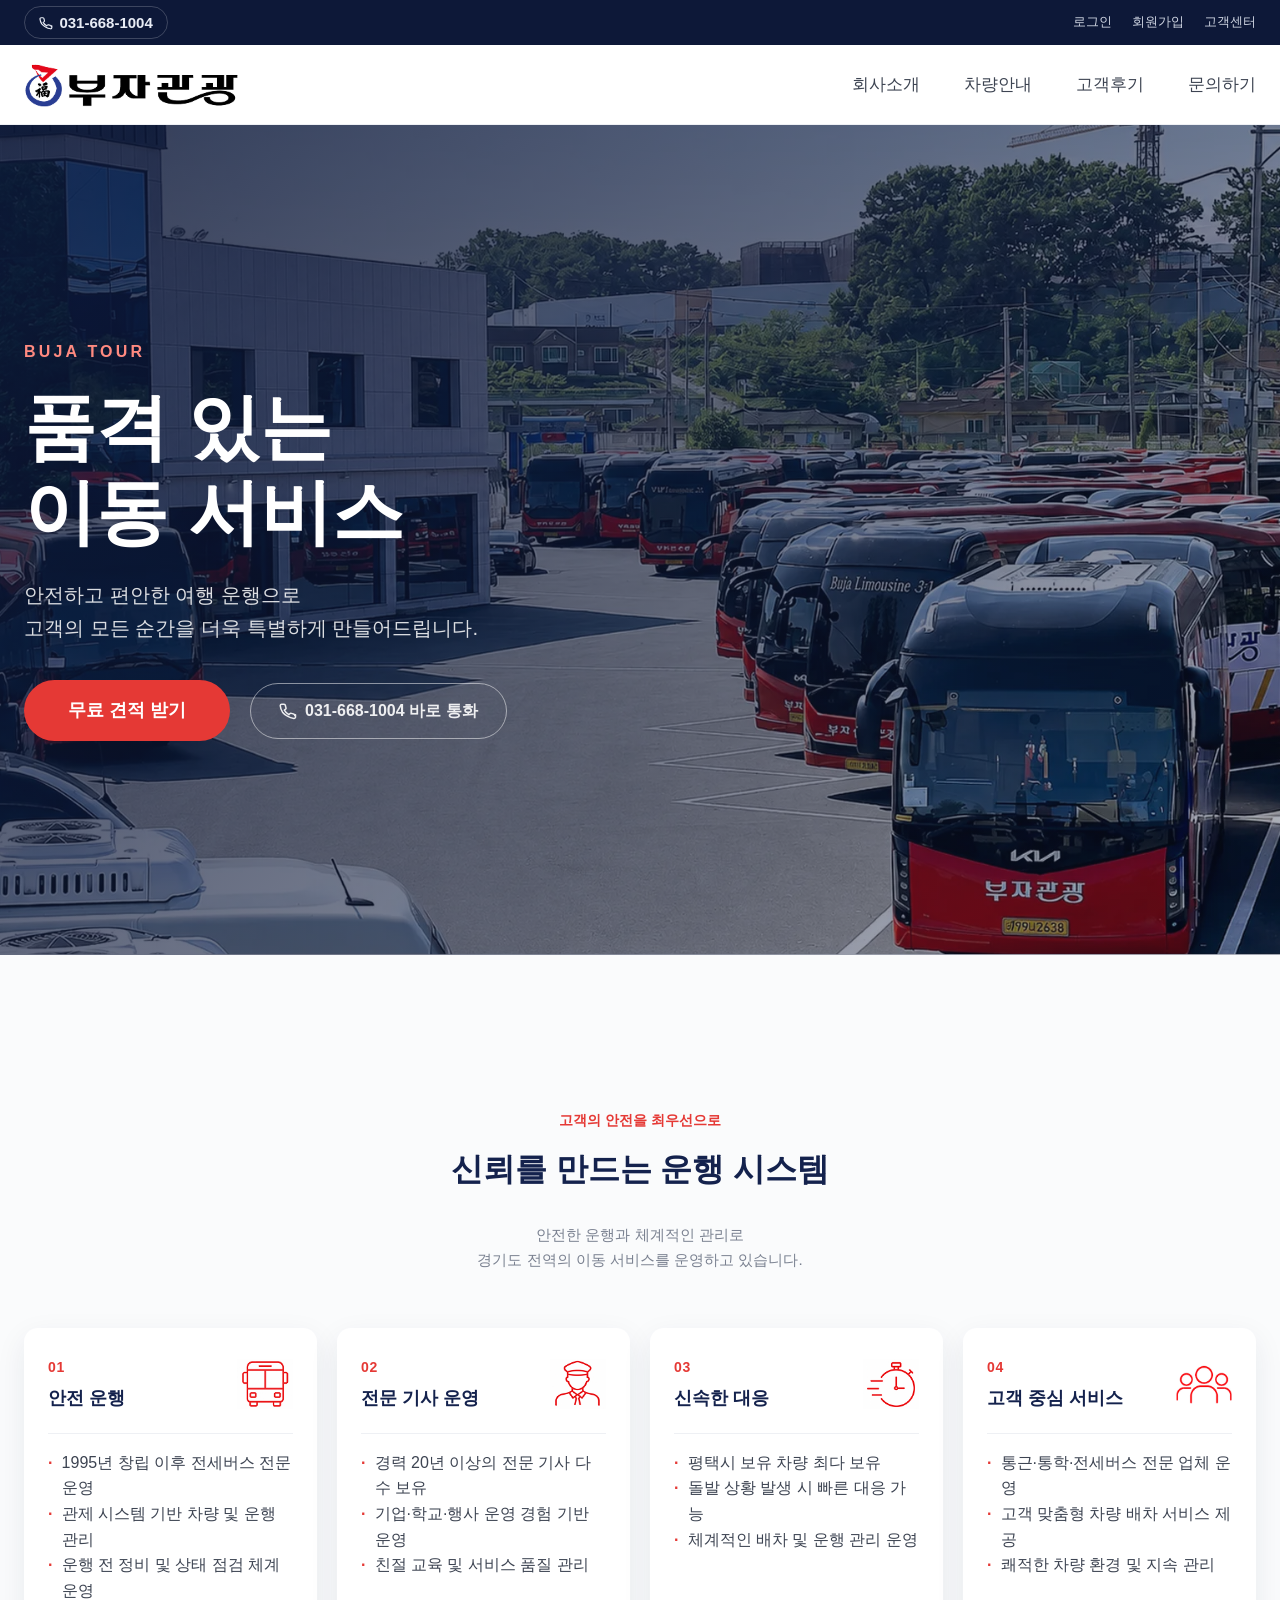
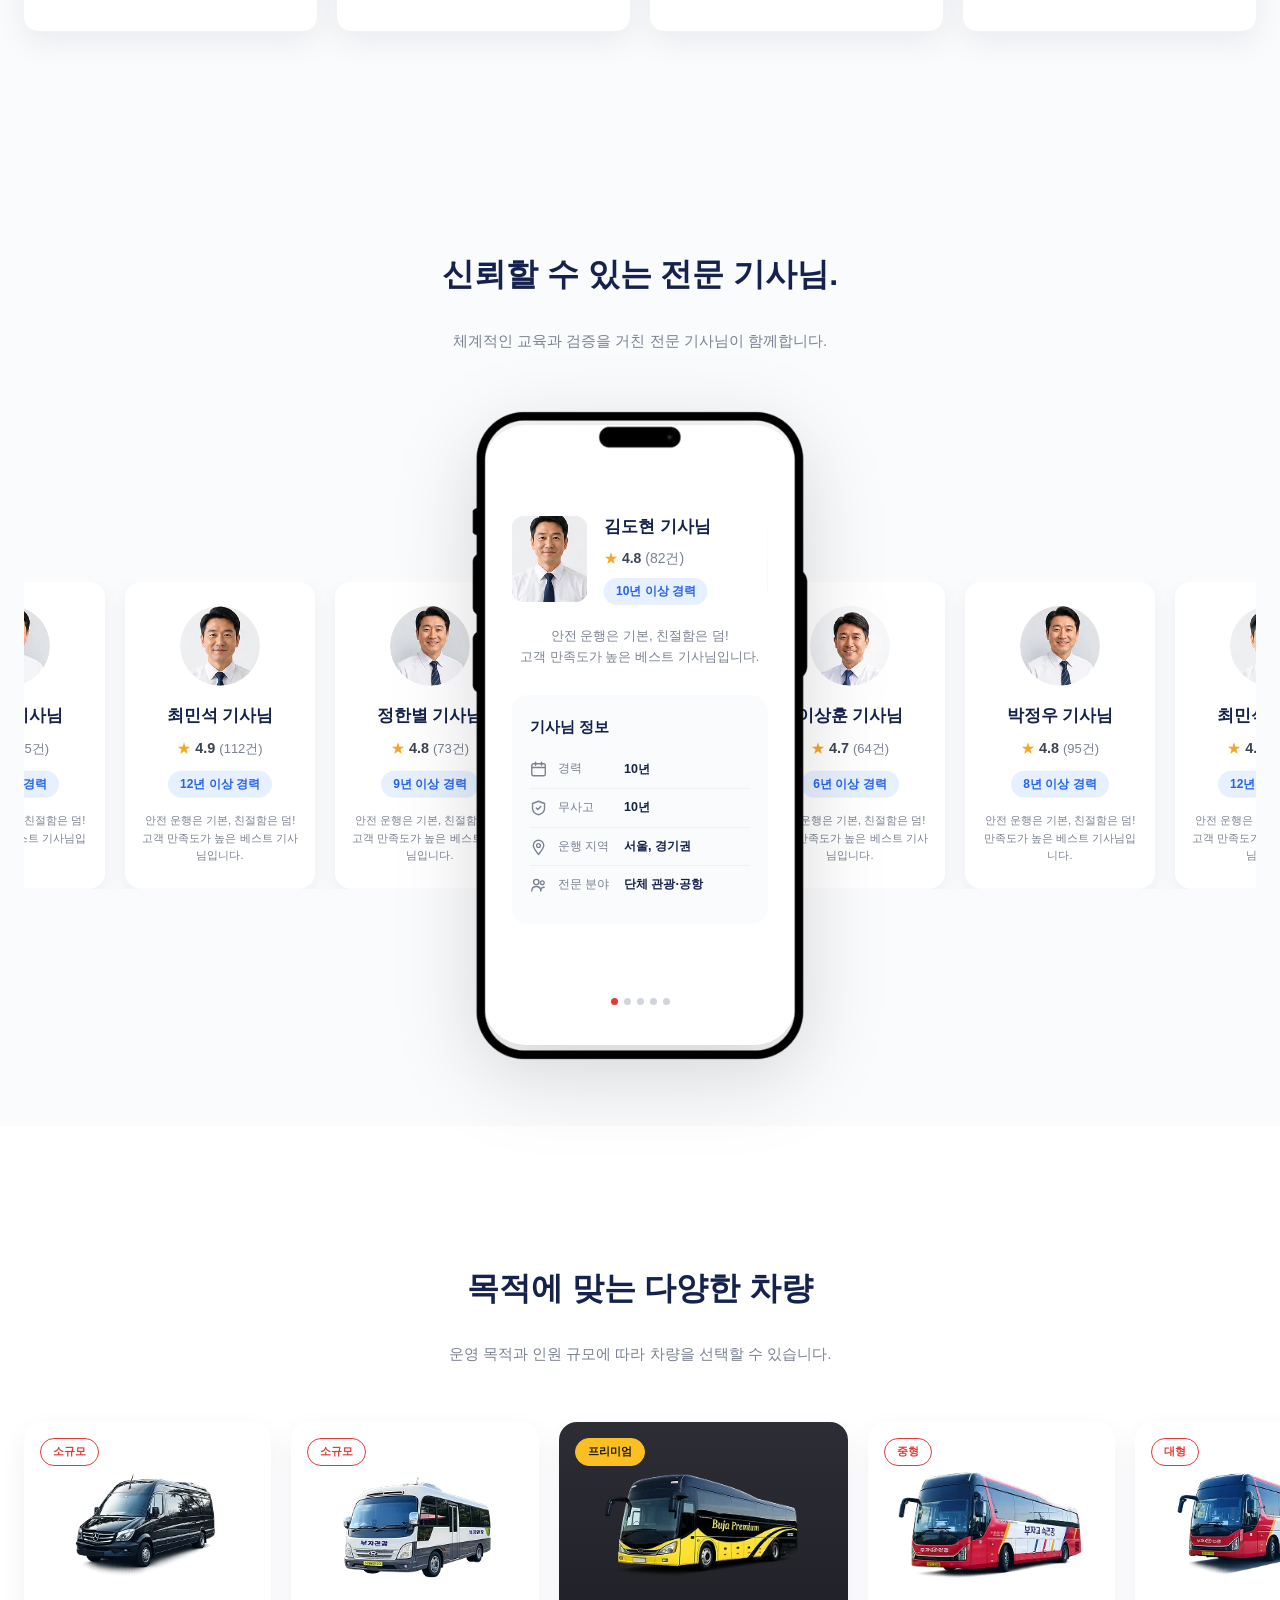
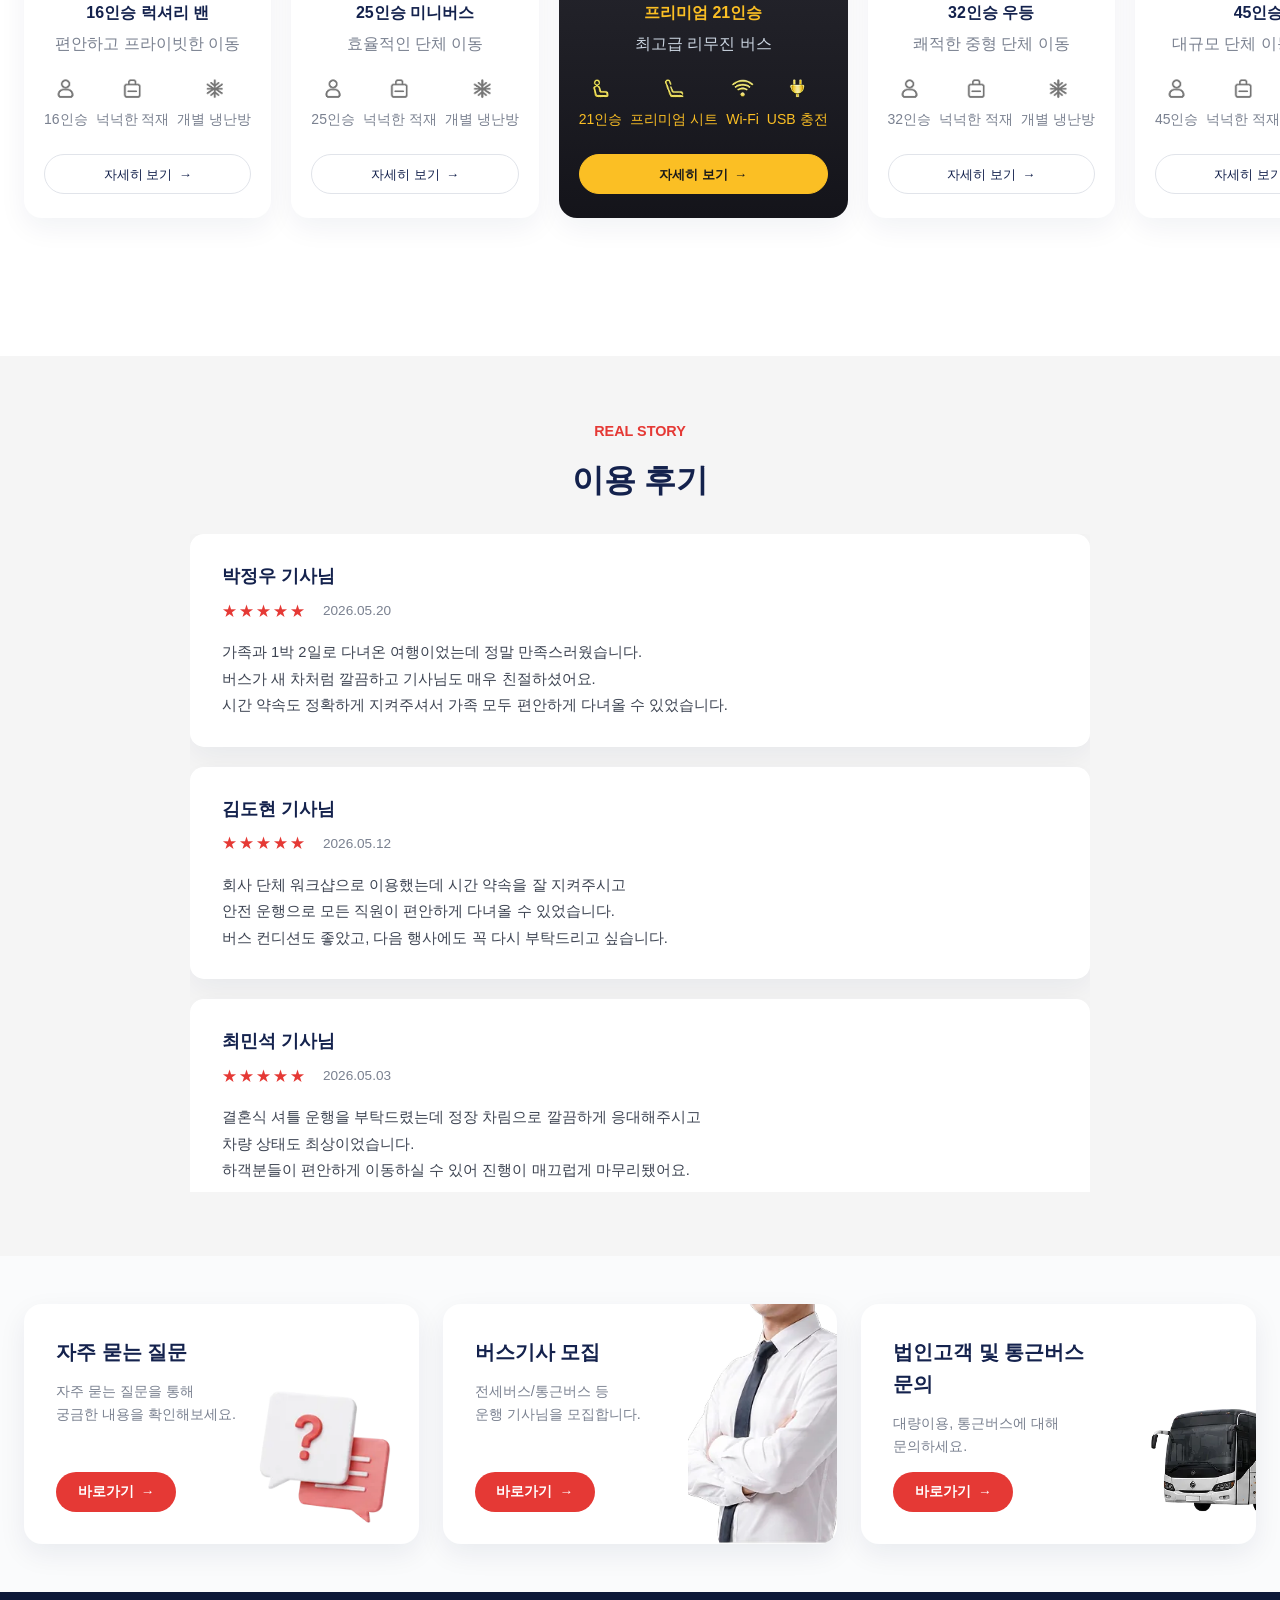
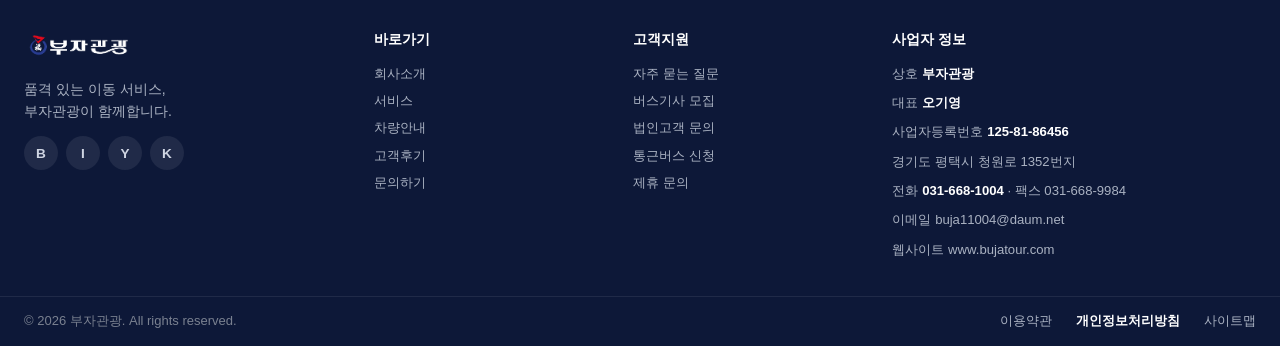
==== commit 22d2778b: "P0-1/2/4/5: 히어로 CTA·전화번호·폰트·푸터 실데이터 적용 P0-1: 히어로 1차 버튼 "무료 견적 받기"(inquiry.html), 폰트 1.125rem·padding" ====
--- a/index.html
+++ b/index.html
@@ -20,7 +20,10 @@
   <!-- Top utility bar -->
   <div class="topbar">
     <div class="topbar__inner">
-      <span class="topbar__phone">대표전화 1577-0000</span>
+      <a href="tel:0316681004" class="topbar__phone topbar__phone--cta">
+        <svg xmlns="http://www.w3.org/2000/svg" width="14" height="14" viewBox="0 0 24 24" fill="none" stroke="currentColor" stroke-width="2" stroke-linecap="round" stroke-linejoin="round" aria-hidden="true"><path d="M22 16.92v3a2 2 0 0 1-2.18 2 19.79 19.79 0 0 1-8.63-3.07A19.5 19.5 0 0 1 4.69 13.6a19.79 19.79 0 0 1-3.07-8.67A2 2 0 0 1 3.6 3H6.6a2 2 0 0 1 2 1.72c.127.96.361 1.903.7 2.81a2 2 0 0 1-.45 2.11L7.09 10.91a16 16 0 0 0 6 6l1.27-1.27a2 2 0 0 1 2.11-.45c.907.339 1.85.573 2.81.7A2 2 0 0 1 21 18z"></path></svg>
+        031-668-1004
+      </a>
       <ul class="topbar__menu">
         <li><a href="login.html">로그인</a></li>
         <li><a href="signup.html">회원가입</a></li>
@@ -67,7 +70,13 @@
           안전하고 편안한 여행 운행으로<br>
           고객의 모든 순간을 더욱 특별하게 만들어드립니다.
         </p>
-        <a href="about.html" class="btn btn--primary">서비스 살펴보기</a>
+        <div class="hero__cta-row">
+          <a href="inquiry.html" class="btn btn--primary">무료 견적 받기</a>
+          <a href="tel:0316681004" class="hero__call-link">
+            <svg xmlns="http://www.w3.org/2000/svg" width="18" height="18" viewBox="0 0 24 24" fill="none" stroke="currentColor" stroke-width="2" stroke-linecap="round" stroke-linejoin="round" aria-hidden="true"><path d="M22 16.92v3a2 2 0 0 1-2.18 2 19.79 19.79 0 0 1-8.63-3.07A19.5 19.5 0 0 1 4.69 13.6a19.79 19.79 0 0 1-3.07-8.67A2 2 0 0 1 3.6 3H6.6a2 2 0 0 1 2 1.72c.127.96.361 1.903.7 2.81a2 2 0 0 1-.45 2.11L7.09 10.91a16 16 0 0 0 6 6l1.27-1.27a2 2 0 0 1 2.11-.45c.907.339 1.85.573 2.81.7A2 2 0 0 1 21 18z"></path></svg>
+            031-668-1004 바로 통화
+          </a>
+        </div>
       </div>
     </section>
 
@@ -334,19 +343,23 @@
       <div class="site-footer__col site-footer__col--info">
         <h4>사업자 정보</h4>
         <ul class="site-footer__info">
-          <li>대표 <strong>홍길동</strong></li>
-          <li>사업자등록번호 <strong>123-45-67890</strong></li>
-          <li>경기도 평택시 OO로 123, 4층</li>
-          <li>전화 <strong>1577-0000</strong> · 팩스 031-000-0000</li>
-          <li>이메일 contact@bujatour.co.kr</li>
-          <li>운영시간 평일 09:00 - 18:00 (주말·공휴일 휴무)</li>
+          <li>상호 <strong>부자관광</strong></li>
+          <li>대표 <strong>오기영</strong></li>
+          <li>사업자등록번호 <strong>125-81-86456</strong></li>
+          <li>경기도 평택시 청원로 1352번지</li>
+          <li>
+            전화 <strong><a href="tel:0316681004">031-668-1004</a></strong>
+            · 팩스 <a href="tel:0316689984">031-668-9984</a>
+          </li>
+          <li>이메일 <a href="mailto:buja11004@daum.net">buja11004@daum.net</a></li>
+          <li>웹사이트 www.bujatour.com</li>
         </ul>
       </div>
     </div>
 
     <div class="site-footer__bottom">
       <div class="container site-footer__bottom-inner">
-        <p>&copy; <span id="year"></span> Buja Tour. All rights reserved.</p>
+        <p>&copy; <span id="year"></span> 부자관광. All rights reserved.</p>
         <ul class="site-footer__bottom-menu">
           <li><a href="#">이용약관</a></li>
           <li><a href="#"><strong>개인정보처리방침</strong></a></li>
--- a/css/style.css
+++ b/css/style.css
@@ -55,6 +55,31 @@
 .topbar__menu { display: flex; gap: 1.25rem; }
 .topbar__menu a:hover { color: #fff; }
 
+/* P0-2: Topbar phone — clickable, desktop-prominent */
+.topbar__phone--cta {
+  display: inline-flex;
+  align-items: center;
+  gap: 0.4rem;
+  font-size: 0.9375rem;
+  font-weight: 600;
+  color: #e8ecf5;
+  border: 1px solid rgba(255, 255, 255, 0.2);
+  border-radius: 999px;
+  padding: 0.2rem 0.875rem;
+  transition: border-color 0.15s ease, color 0.15s ease;
+  text-decoration: none;
+}
+.topbar__phone--cta:hover {
+  border-color: rgba(255, 255, 255, 0.55);
+  color: #fff;
+}
+@media (max-width: 700px) {
+  .topbar__phone--cta {
+    font-size: 0.875rem;
+    padding: 0.15rem 0.75rem;
+  }
+}
+
 /* ========== Header ========== */
 .site-header {
   background: #fff;
@@ -196,8 +221,40 @@
   margin: 0 0 2.25rem;
 }
 .hero .btn--primary {
-  font-size: 1.0625rem;
-  padding: 1rem 2.25rem;
+  font-size: 1.125rem;
+  padding: 1rem 2.75rem;
+}
+
+/* Hero CTA row: primary + call link side by side (desktop), stacked (mobile) */
+.hero__cta-row {
+  display: flex;
+  align-items: center;
+  gap: 1.25rem;
+  flex-wrap: wrap;
+}
+.hero__call-link {
+  display: inline-flex;
+  align-items: center;
+  gap: 0.5rem;
+  color: rgba(255, 255, 255, 0.9);
+  font-size: 1rem;
+  font-weight: 600;
+  border: 1.5px solid rgba(255, 255, 255, 0.5);
+  border-radius: 999px;
+  padding: 0.9rem 1.75rem;
+  transition: border-color 0.15s ease, color 0.15s ease, background 0.15s ease;
+}
+.hero__call-link:hover {
+  border-color: #fff;
+  color: #fff;
+  background: rgba(255, 255, 255, 0.08);
+}
+@media (max-width: 700px) {
+  .hero__cta-row {
+    flex-direction: column;
+    align-items: flex-start;
+    gap: 0.875rem;
+  }
 }
 
 /* ========== Section heading ========== */
@@ -269,9 +326,9 @@
 .feature__list li {
   position: relative;
   padding-left: 0.85rem;
-  font-size: 0.875rem;
+  font-size: 1rem;
   color: var(--gray-700);
-  line-height: 1.7;
+  line-height: 1.6;
 }
 .feature__list li::before {
   content: "·";
@@ -538,9 +595,10 @@
   margin: 0 0 0.4rem;
 }
 .vehicle__desc {
-  font-size: 0.78rem;
+  font-size: 1rem;
   color: var(--gray-500);
   margin: 0 0 1.25rem;
+  line-height: 1.5;
 }
 .vehicle__specs {
   display: flex;
@@ -553,15 +611,16 @@
   flex-direction: column;
   align-items: center;
   gap: 0.4rem;
-  font-size: 0.68rem;
-  color: var(--gray-500);
+  font-size: 0.875rem;
+  color: var(--gray-500);
+  line-height: 1.5;
 }
 .vehicle__specs li span {
   white-space: nowrap;
 }
 .vehicle__specs img {
-  width: 22px;
-  height: 22px;
+  width: 26px;
+  height: 26px;
   object-fit: contain;
   filter: brightness(0) opacity(0.55);
 }
@@ -862,6 +921,16 @@
 .site-footer__info strong {
   color: #fff;
   font-weight: 600;
+}
+.site-footer__info a {
+  color: #aab2c2;
+  transition: color 0.15s ease;
+}
+.site-footer__info a:hover {
+  color: #fff;
+}
+.site-footer__info strong a {
+  color: #fff;
 }
 
 .site-footer__bottom {
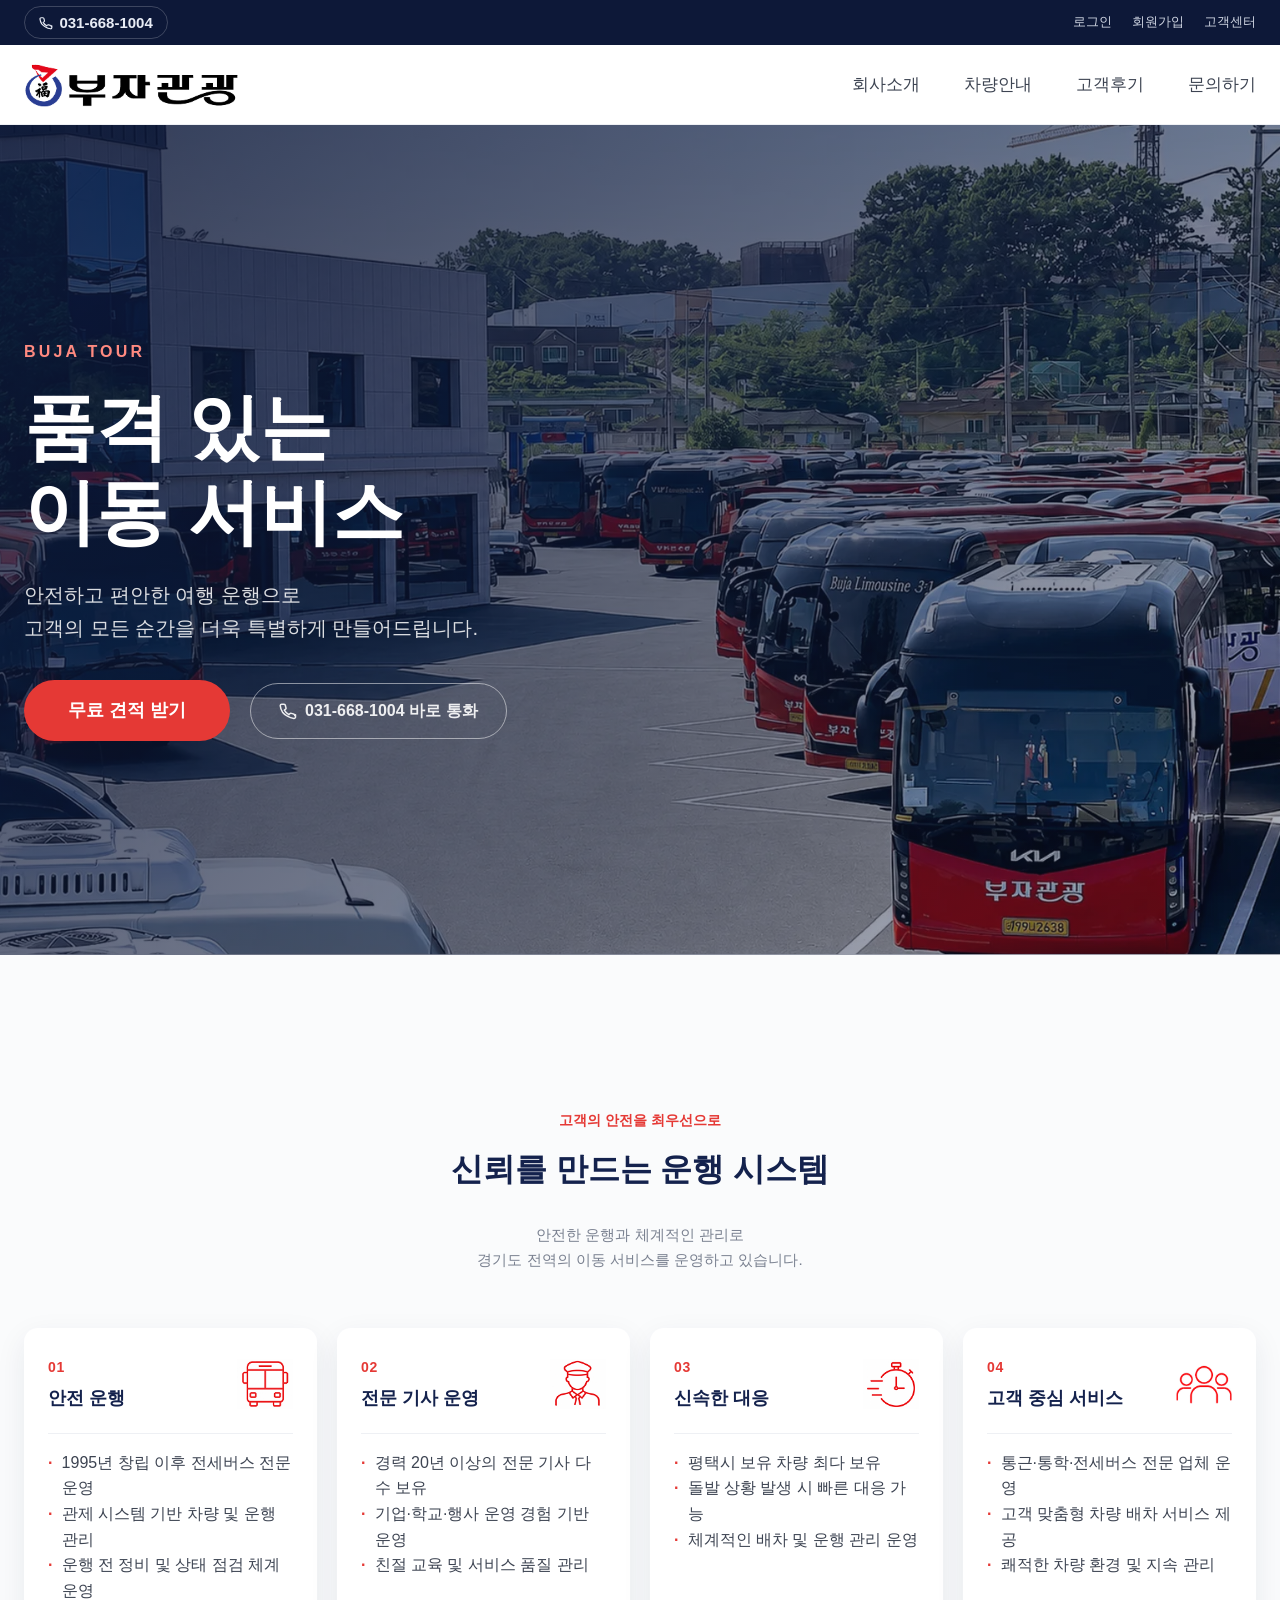
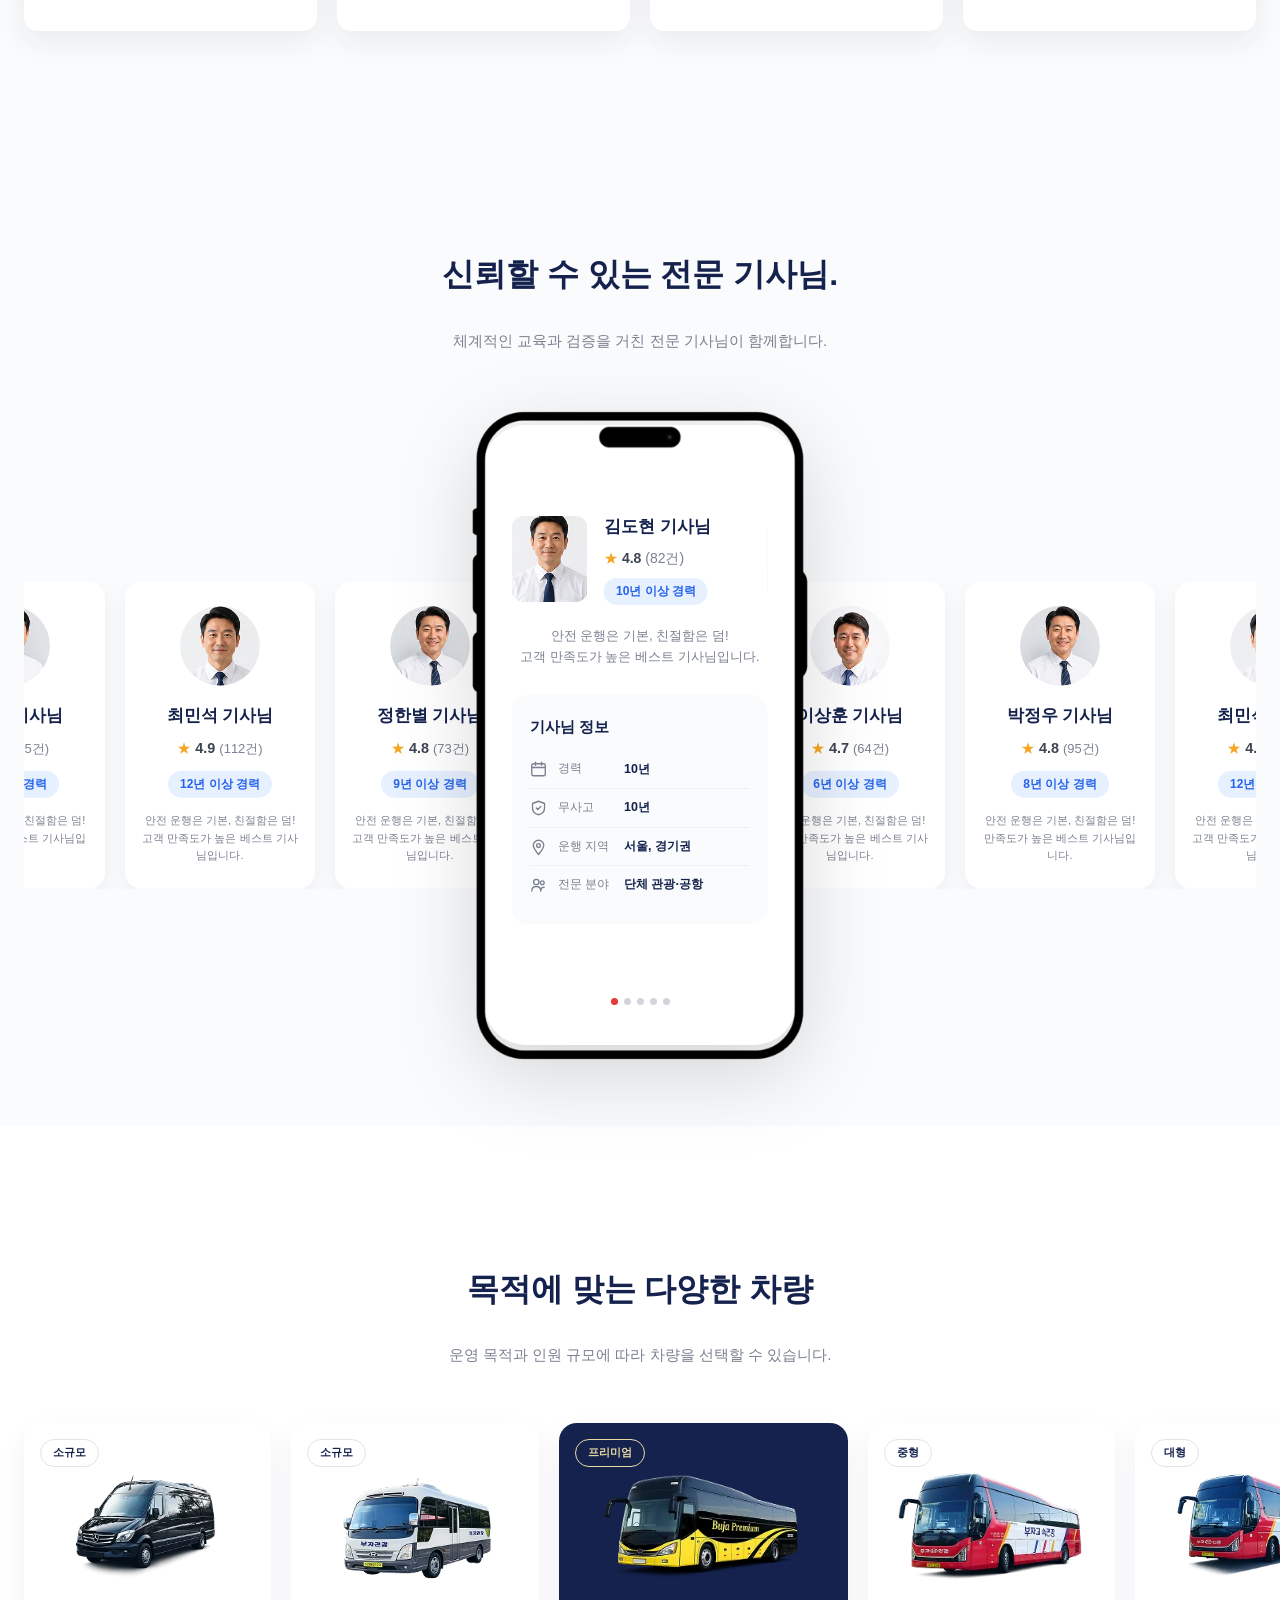
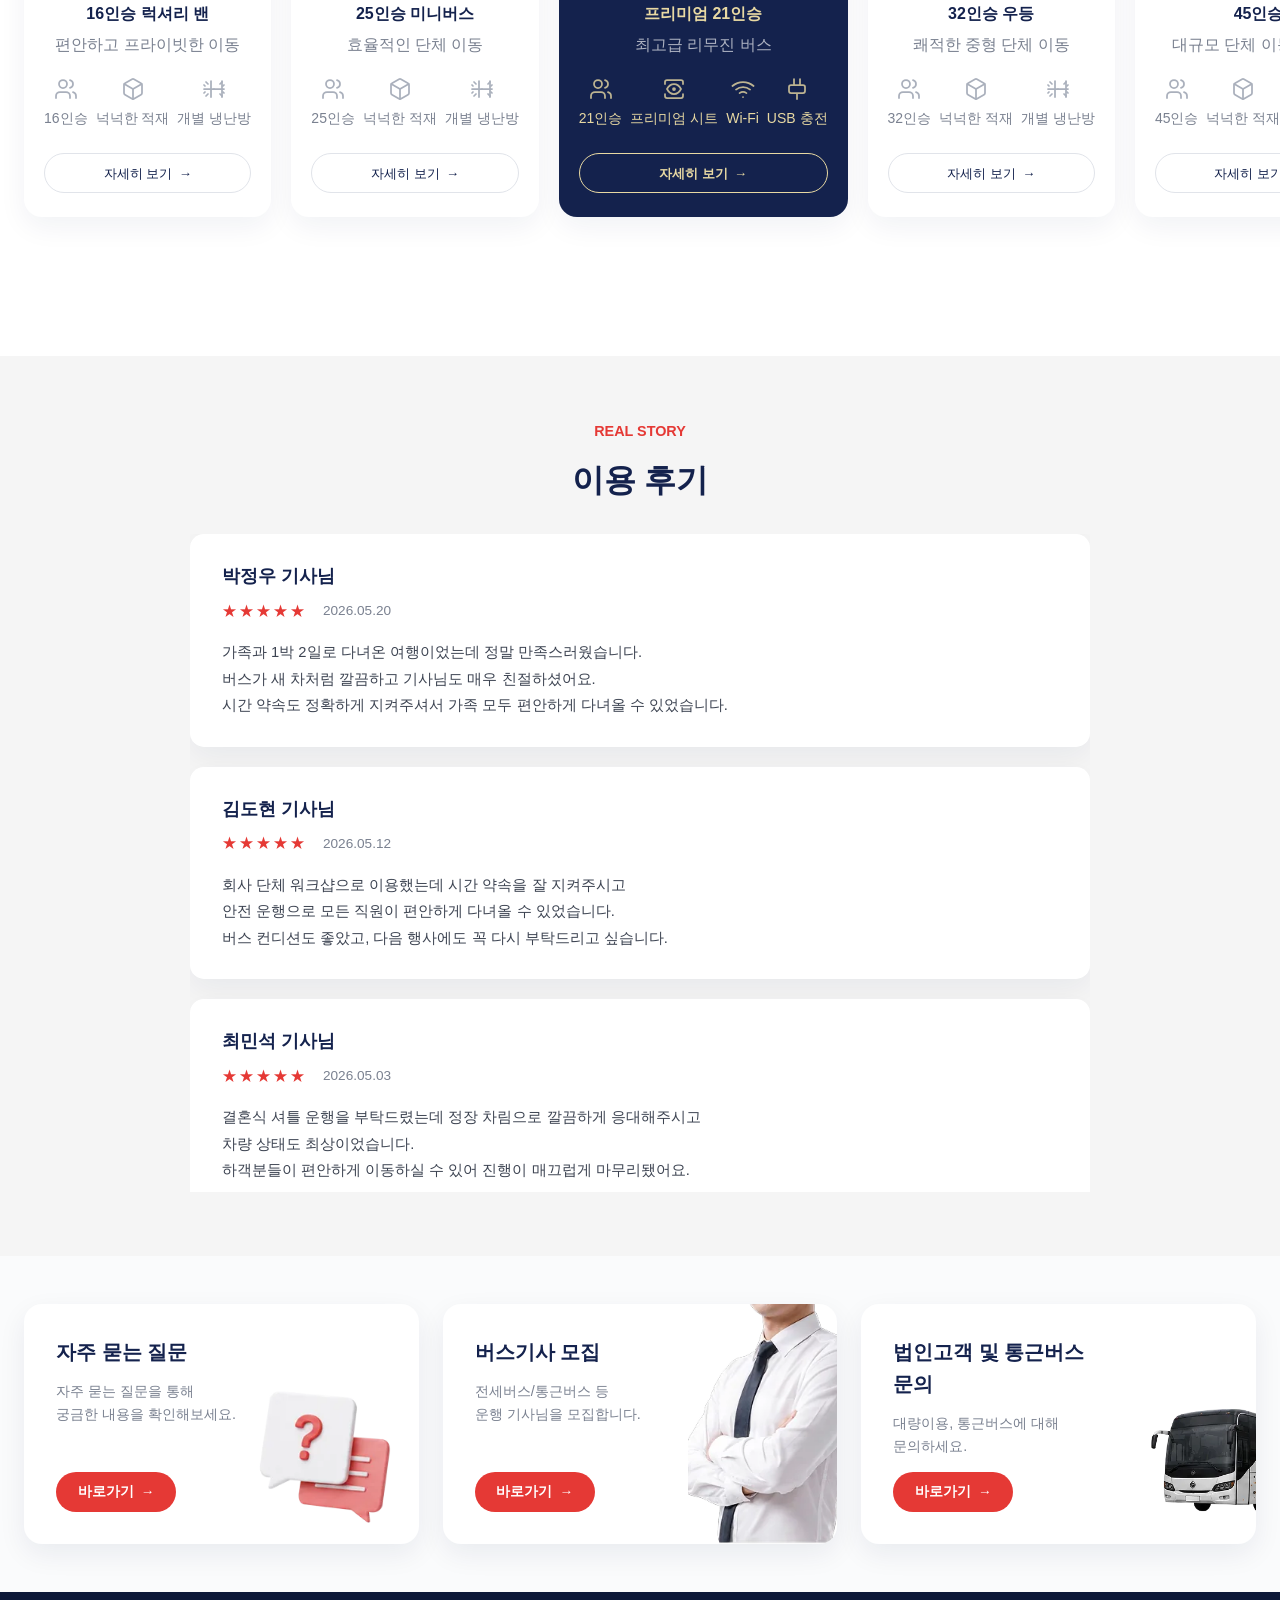
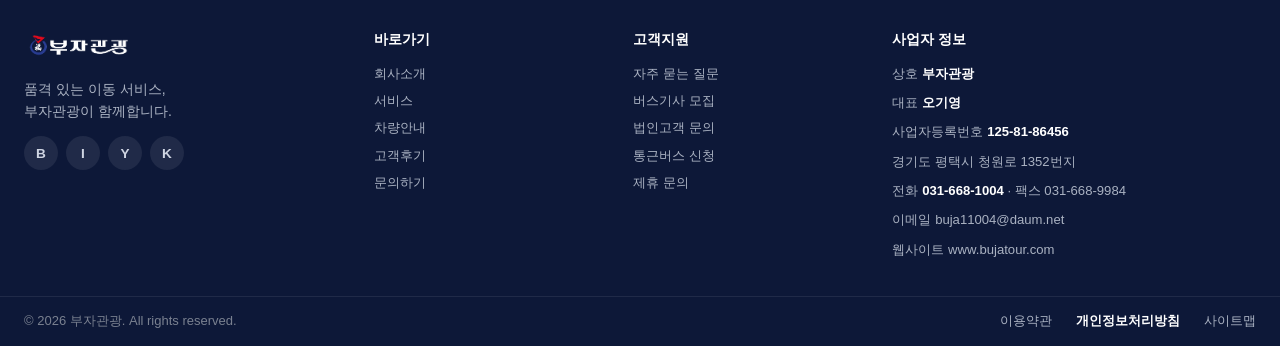
==== commit 9b55b7e1: "feat(A): 차량 프리미엄 카드 네이비 솔리드 + gold-soft 액센트로 교체 - --gold-soft, --gray-400 토큰 :root에 추가 - .vehicle--f" ====
--- a/index.html
+++ b/index.html
@@ -193,9 +193,18 @@
             <h3 class="vehicle__name">16인승 럭셔리 밴</h3>
             <p class="vehicle__desc">편안하고 프라이빗한 이동</p>
             <ul class="vehicle__specs">
-              <li><img src="assets/car_icon1.webp" alt=""><span>16인승</span></li>
-              <li><img src="assets/car_icon2.webp" alt=""><span>넉넉한 적재</span></li>
-              <li><img src="assets/car_icon3.webp" alt=""><span>개별 냉난방</span></li>
+              <li>
+                <svg xmlns="http://www.w3.org/2000/svg" width="24" height="24" viewBox="0 0 24 24" fill="none" stroke="currentColor" stroke-width="1.75" stroke-linecap="round" stroke-linejoin="round" aria-hidden="true"><path d="M16 21v-2a4 4 0 0 0-4-4H6a4 4 0 0 0-4 4v2"/><circle cx="9" cy="7" r="4"/><path d="M22 21v-2a4 4 0 0 0-3-3.87"/><path d="M16 3.13a4 4 0 0 1 0 7.75"/></svg>
+                <span>16인승</span>
+              </li>
+              <li>
+                <svg xmlns="http://www.w3.org/2000/svg" width="24" height="24" viewBox="0 0 24 24" fill="none" stroke="currentColor" stroke-width="1.75" stroke-linecap="round" stroke-linejoin="round" aria-hidden="true"><path d="M21 8a2 2 0 0 0-1-1.73l-7-4a2 2 0 0 0-2 0l-7 4A2 2 0 0 0 3 8v8a2 2 0 0 0 1 1.73l7 4a2 2 0 0 0 2 0l7-4A2 2 0 0 0 21 16Z"/><path d="m3.3 7 8.7 5 8.7-5"/><path d="M12 22V12"/></svg>
+                <span>넉넉한 적재</span>
+              </li>
+              <li>
+                <svg xmlns="http://www.w3.org/2000/svg" width="24" height="24" viewBox="0 0 24 24" fill="none" stroke="currentColor" stroke-width="1.75" stroke-linecap="round" stroke-linejoin="round" aria-hidden="true"><path d="M2 12h10"/><path d="M9 4v16"/><path d="m3 9-1-1"/><path d="m3 15-1 1"/><path d="m6 7-2-2"/><path d="m6 17-2 2"/><path d="M20 4v16"/><path d="M12 12h10"/><path d="m21 9 1-1"/><path d="m21 15 1 1"/><path d="m18 7 2-2"/><path d="m18 17 2 2"/></svg>
+                <span>개별 냉난방</span>
+              </li>
             </ul>
             <a href="vehicles.html?v=16" class="vehicle__btn">자세히 보기</a>
           </article>
@@ -206,9 +215,18 @@
             <h3 class="vehicle__name">25인승 미니버스</h3>
             <p class="vehicle__desc">효율적인 단체 이동</p>
             <ul class="vehicle__specs">
-              <li><img src="assets/car_icon1.webp" alt=""><span>25인승</span></li>
-              <li><img src="assets/car_icon2.webp" alt=""><span>넉넉한 적재</span></li>
-              <li><img src="assets/car_icon3.webp" alt=""><span>개별 냉난방</span></li>
+              <li>
+                <svg xmlns="http://www.w3.org/2000/svg" width="24" height="24" viewBox="0 0 24 24" fill="none" stroke="currentColor" stroke-width="1.75" stroke-linecap="round" stroke-linejoin="round" aria-hidden="true"><path d="M16 21v-2a4 4 0 0 0-4-4H6a4 4 0 0 0-4 4v2"/><circle cx="9" cy="7" r="4"/><path d="M22 21v-2a4 4 0 0 0-3-3.87"/><path d="M16 3.13a4 4 0 0 1 0 7.75"/></svg>
+                <span>25인승</span>
+              </li>
+              <li>
+                <svg xmlns="http://www.w3.org/2000/svg" width="24" height="24" viewBox="0 0 24 24" fill="none" stroke="currentColor" stroke-width="1.75" stroke-linecap="round" stroke-linejoin="round" aria-hidden="true"><path d="M21 8a2 2 0 0 0-1-1.73l-7-4a2 2 0 0 0-2 0l-7 4A2 2 0 0 0 3 8v8a2 2 0 0 0 1 1.73l7 4a2 2 0 0 0 2 0l7-4A2 2 0 0 0 21 16Z"/><path d="m3.3 7 8.7 5 8.7-5"/><path d="M12 22V12"/></svg>
+                <span>넉넉한 적재</span>
+              </li>
+              <li>
+                <svg xmlns="http://www.w3.org/2000/svg" width="24" height="24" viewBox="0 0 24 24" fill="none" stroke="currentColor" stroke-width="1.75" stroke-linecap="round" stroke-linejoin="round" aria-hidden="true"><path d="M2 12h10"/><path d="M9 4v16"/><path d="m3 9-1-1"/><path d="m3 15-1 1"/><path d="m6 7-2-2"/><path d="m6 17-2 2"/><path d="M20 4v16"/><path d="M12 12h10"/><path d="m21 9 1-1"/><path d="m21 15 1 1"/><path d="m18 7 2-2"/><path d="m18 17 2 2"/></svg>
+                <span>개별 냉난방</span>
+              </li>
             </ul>
             <a href="vehicles.html?v=25" class="vehicle__btn">자세히 보기</a>
           </article>
@@ -220,10 +238,22 @@
             <h3 class="vehicle__name">프리미엄 21인승</h3>
             <p class="vehicle__desc">최고급 리무진 버스</p>
             <ul class="vehicle__specs">
-              <li><img src="assets/car_icon4.webp" alt=""><span>21인승</span></li>
-              <li><img src="assets/car_icon5.webp" alt=""><span>프리미엄 시트</span></li>
-              <li><img src="assets/car_icon6.webp" alt=""><span>Wi-Fi</span></li>
-              <li><img src="assets/car_icon7.webp" alt=""><span>USB 충전</span></li>
+              <li>
+                <svg xmlns="http://www.w3.org/2000/svg" width="24" height="24" viewBox="0 0 24 24" fill="none" stroke="currentColor" stroke-width="1.75" stroke-linecap="round" stroke-linejoin="round" aria-hidden="true"><path d="M16 21v-2a4 4 0 0 0-4-4H6a4 4 0 0 0-4 4v2"/><circle cx="9" cy="7" r="4"/><path d="M22 21v-2a4 4 0 0 0-3-3.87"/><path d="M16 3.13a4 4 0 0 1 0 7.75"/></svg>
+                <span>21인승</span>
+              </li>
+              <li>
+                <svg xmlns="http://www.w3.org/2000/svg" width="24" height="24" viewBox="0 0 24 24" fill="none" stroke="currentColor" stroke-width="1.75" stroke-linecap="round" stroke-linejoin="round" aria-hidden="true"><path d="M5 12s2.545-5 7-5c4.454 0 7 5 7 5s-2.546 5-7 5c-4.455 0-7-5-7-5z"/><path d="M12 13a1 1 0 1 0 0-2 1 1 0 0 0 0 2z"/><path d="M21 17v2a2 2 0 0 1-2 2H5a2 2 0 0 1-2-2v-2"/><path d="M21 7V5a2 2 0 0 0-2-2H5a2 2 0 0 0-2 2v2"/></svg>
+                <span>프리미엄 시트</span>
+              </li>
+              <li>
+                <svg xmlns="http://www.w3.org/2000/svg" width="24" height="24" viewBox="0 0 24 24" fill="none" stroke="currentColor" stroke-width="1.75" stroke-linecap="round" stroke-linejoin="round" aria-hidden="true"><path d="M5 12.55a11 11 0 0 1 14.08 0"/><path d="M1.42 9a16 16 0 0 1 21.16 0"/><path d="M8.53 16.11a6 6 0 0 1 6.95 0"/><line x1="12" y1="20" x2="12.01" y2="20"/></svg>
+                <span>Wi-Fi</span>
+              </li>
+              <li>
+                <svg xmlns="http://www.w3.org/2000/svg" width="24" height="24" viewBox="0 0 24 24" fill="none" stroke="currentColor" stroke-width="1.75" stroke-linecap="round" stroke-linejoin="round" aria-hidden="true"><path d="M12 22v-5"/><path d="M9 8V2"/><path d="M15 8V2"/><path d="M18 8H6a2 2 0 0 0-2 2v4a2 2 0 0 0 2 2h12a2 2 0 0 0 2-2v-4a2 2 0 0 0-2-2Z"/></svg>
+                <span>USB 충전</span>
+              </li>
             </ul>
             <a href="vehicles.html?v=pr" class="vehicle__btn vehicle__btn--featured">자세히 보기</a>
           </article>
@@ -234,9 +264,18 @@
             <h3 class="vehicle__name">32인승 우등</h3>
             <p class="vehicle__desc">쾌적한 중형 단체 이동</p>
             <ul class="vehicle__specs">
-              <li><img src="assets/car_icon1.webp" alt=""><span>32인승</span></li>
-              <li><img src="assets/car_icon2.webp" alt=""><span>넉넉한 적재</span></li>
-              <li><img src="assets/car_icon3.webp" alt=""><span>개별 냉난방</span></li>
+              <li>
+                <svg xmlns="http://www.w3.org/2000/svg" width="24" height="24" viewBox="0 0 24 24" fill="none" stroke="currentColor" stroke-width="1.75" stroke-linecap="round" stroke-linejoin="round" aria-hidden="true"><path d="M16 21v-2a4 4 0 0 0-4-4H6a4 4 0 0 0-4 4v2"/><circle cx="9" cy="7" r="4"/><path d="M22 21v-2a4 4 0 0 0-3-3.87"/><path d="M16 3.13a4 4 0 0 1 0 7.75"/></svg>
+                <span>32인승</span>
+              </li>
+              <li>
+                <svg xmlns="http://www.w3.org/2000/svg" width="24" height="24" viewBox="0 0 24 24" fill="none" stroke="currentColor" stroke-width="1.75" stroke-linecap="round" stroke-linejoin="round" aria-hidden="true"><path d="M21 8a2 2 0 0 0-1-1.73l-7-4a2 2 0 0 0-2 0l-7 4A2 2 0 0 0 3 8v8a2 2 0 0 0 1 1.73l7 4a2 2 0 0 0 2 0l7-4A2 2 0 0 0 21 16Z"/><path d="m3.3 7 8.7 5 8.7-5"/><path d="M12 22V12"/></svg>
+                <span>넉넉한 적재</span>
+              </li>
+              <li>
+                <svg xmlns="http://www.w3.org/2000/svg" width="24" height="24" viewBox="0 0 24 24" fill="none" stroke="currentColor" stroke-width="1.75" stroke-linecap="round" stroke-linejoin="round" aria-hidden="true"><path d="M2 12h10"/><path d="M9 4v16"/><path d="m3 9-1-1"/><path d="m3 15-1 1"/><path d="m6 7-2-2"/><path d="m6 17-2 2"/><path d="M20 4v16"/><path d="M12 12h10"/><path d="m21 9 1-1"/><path d="m21 15 1 1"/><path d="m18 7 2-2"/><path d="m18 17 2 2"/></svg>
+                <span>개별 냉난방</span>
+              </li>
             </ul>
             <a href="vehicles.html?v=32" class="vehicle__btn">자세히 보기</a>
           </article>
@@ -247,9 +286,18 @@
             <h3 class="vehicle__name">45인승</h3>
             <p class="vehicle__desc">대규모 단체 이동에 최적</p>
             <ul class="vehicle__specs">
-              <li><img src="assets/car_icon1.webp" alt=""><span>45인승</span></li>
-              <li><img src="assets/car_icon2.webp" alt=""><span>넉넉한 적재</span></li>
-              <li><img src="assets/car_icon3.webp" alt=""><span>개별 냉난방</span></li>
+              <li>
+                <svg xmlns="http://www.w3.org/2000/svg" width="24" height="24" viewBox="0 0 24 24" fill="none" stroke="currentColor" stroke-width="1.75" stroke-linecap="round" stroke-linejoin="round" aria-hidden="true"><path d="M16 21v-2a4 4 0 0 0-4-4H6a4 4 0 0 0-4 4v2"/><circle cx="9" cy="7" r="4"/><path d="M22 21v-2a4 4 0 0 0-3-3.87"/><path d="M16 3.13a4 4 0 0 1 0 7.75"/></svg>
+                <span>45인승</span>
+              </li>
+              <li>
+                <svg xmlns="http://www.w3.org/2000/svg" width="24" height="24" viewBox="0 0 24 24" fill="none" stroke="currentColor" stroke-width="1.75" stroke-linecap="round" stroke-linejoin="round" aria-hidden="true"><path d="M21 8a2 2 0 0 0-1-1.73l-7-4a2 2 0 0 0-2 0l-7 4A2 2 0 0 0 3 8v8a2 2 0 0 0 1 1.73l7 4a2 2 0 0 0 2 0l7-4A2 2 0 0 0 21 16Z"/><path d="m3.3 7 8.7 5 8.7-5"/><path d="M12 22V12"/></svg>
+                <span>넉넉한 적재</span>
+              </li>
+              <li>
+                <svg xmlns="http://www.w3.org/2000/svg" width="24" height="24" viewBox="0 0 24 24" fill="none" stroke="currentColor" stroke-width="1.75" stroke-linecap="round" stroke-linejoin="round" aria-hidden="true"><path d="M2 12h10"/><path d="M9 4v16"/><path d="m3 9-1-1"/><path d="m3 15-1 1"/><path d="m6 7-2-2"/><path d="m6 17-2 2"/><path d="M20 4v16"/><path d="M12 12h10"/><path d="m21 9 1-1"/><path d="m21 15 1 1"/><path d="m18 7 2-2"/><path d="m18 17 2 2"/></svg>
+                <span>개별 냉난방</span>
+              </li>
             </ul>
             <a href="vehicles.html?v=45" class="vehicle__btn">자세히 보기</a>
           </article>
--- a/css/style.css
+++ b/css/style.css
@@ -4,9 +4,11 @@
   --red: #e53935;
   --red-dark: #c62828;
   --blue: #1e88e5;
+  --gold-soft: #e8d9a3;
   --gray-50: #fafbfc;
   --gray-100: #eef0f4;
   --gray-200: #e1e4ea;
+  --gray-400: #aab0bc;
   --gray-500: #7a8190;
   --gray-700: #3d4452;
   --text: #1a1f2e;
@@ -552,7 +554,7 @@
 /* ========== Fleet ========== */
 .fleet {
   display: grid;
-  grid-template-columns: 1fr 1fr 1.2fr 1fr 1fr;
+  grid-template-columns: repeat(5, 1fr);
   gap: 1.25rem;
   align-items: stretch;
 }
@@ -573,8 +575,8 @@
   top: 1rem;
   left: 1rem;
   padding: 0.25rem 0.75rem;
-  border: 1px solid var(--red);
-  color: var(--red);
+  border: 1px solid var(--gray-200);
+  color: var(--navy);
   background: #fff;
   border-radius: 999px;
   font-size: 0.7rem;
@@ -619,10 +621,20 @@
   white-space: nowrap;
 }
 .vehicle__specs img {
-  width: 26px;
-  height: 26px;
+  width: 24px;
+  height: 24px;
   object-fit: contain;
   filter: brightness(0) opacity(0.55);
+}
+.vehicle__specs svg {
+  width: 24px;
+  height: 24px;
+  flex-shrink: 0;
+  color: var(--gray-400);
+}
+.vehicle--featured .vehicle__specs svg {
+  color: var(--gold-soft);
+  opacity: 0.8;
 }
 .vehicle__btn {
   margin-top: auto;
@@ -653,31 +665,32 @@
   transform: translateX(4px);
 }
 
-/* Featured (dark premium) */
+/* Featured (navy premium) */
 .vehicle--featured {
-  background: linear-gradient(180deg, #2d2d35 0%, #14141a 100%);
+  background: var(--navy);
   color: #fff;
 }
 .vehicle__tag--featured {
-  background: #fbbf24;
-  border-color: #fbbf24;
-  color: #1a1a1a;
-}
-.vehicle--featured .vehicle__name { color: #fbbf24; }
-.vehicle--featured .vehicle__desc { color: #cbd5e1; }
-.vehicle--featured .vehicle__specs li { color: #fbbf24; }
+  background: transparent;
+  border-color: var(--gold-soft);
+  color: var(--gold-soft);
+}
+.vehicle--featured .vehicle__name { color: var(--gold-soft); }
+.vehicle--featured .vehicle__desc { color: rgba(255, 255, 255, 0.65); }
+.vehicle--featured .vehicle__specs li { color: var(--gold-soft); }
 .vehicle--featured .vehicle__specs img {
-  filter: none;
+  filter: brightness(0) invert(1) opacity(0.7);
 }
 .vehicle__btn--featured {
-  background: #fbbf24;
-  border-color: #fbbf24;
-  color: #1a1a1a;
+  background: transparent;
+  border-color: var(--gold-soft);
+  color: var(--gold-soft);
   font-weight: 700;
 }
 .vehicle__btn--featured:hover {
-  background: #f59e0b;
-  border-color: #f59e0b;
+  background: var(--gold-soft);
+  border-color: var(--gold-soft);
+  color: var(--navy);
 }
 
 /* ========== Real story marquee (vertical step slide) ========== */
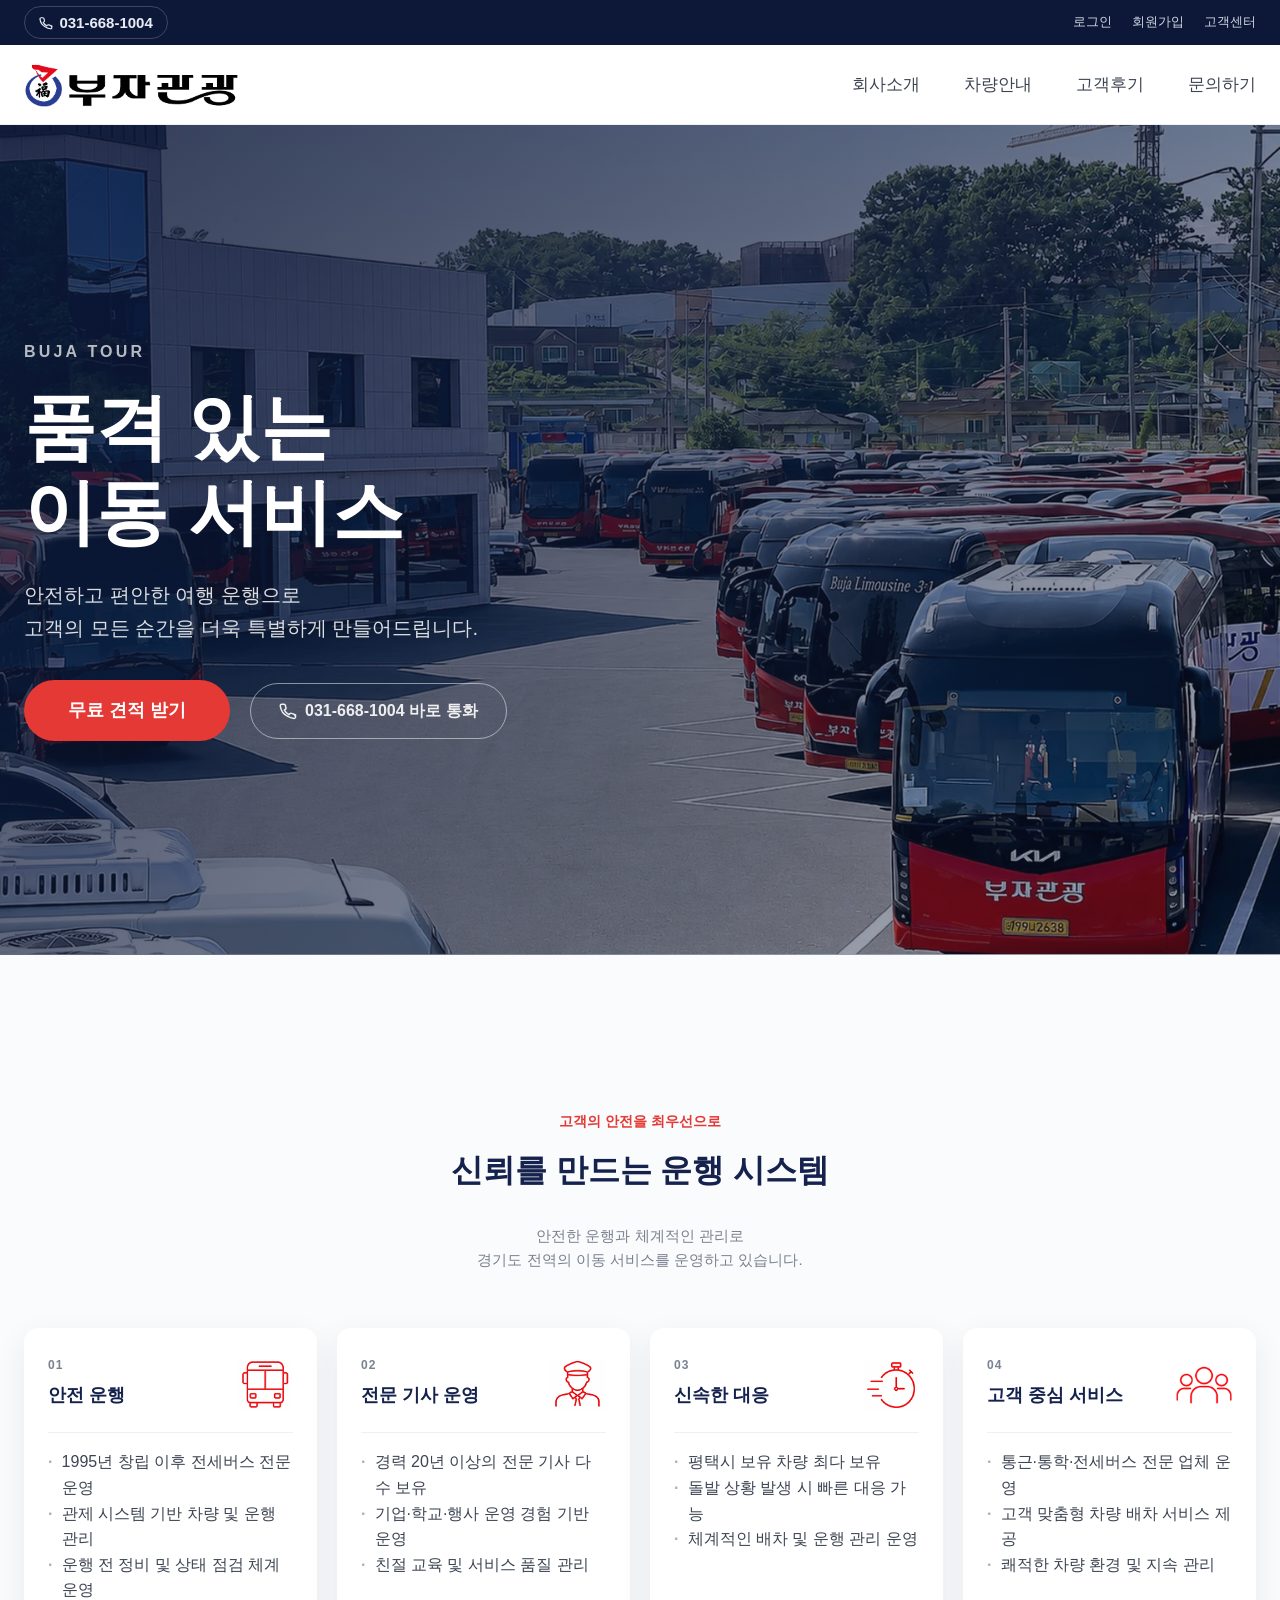
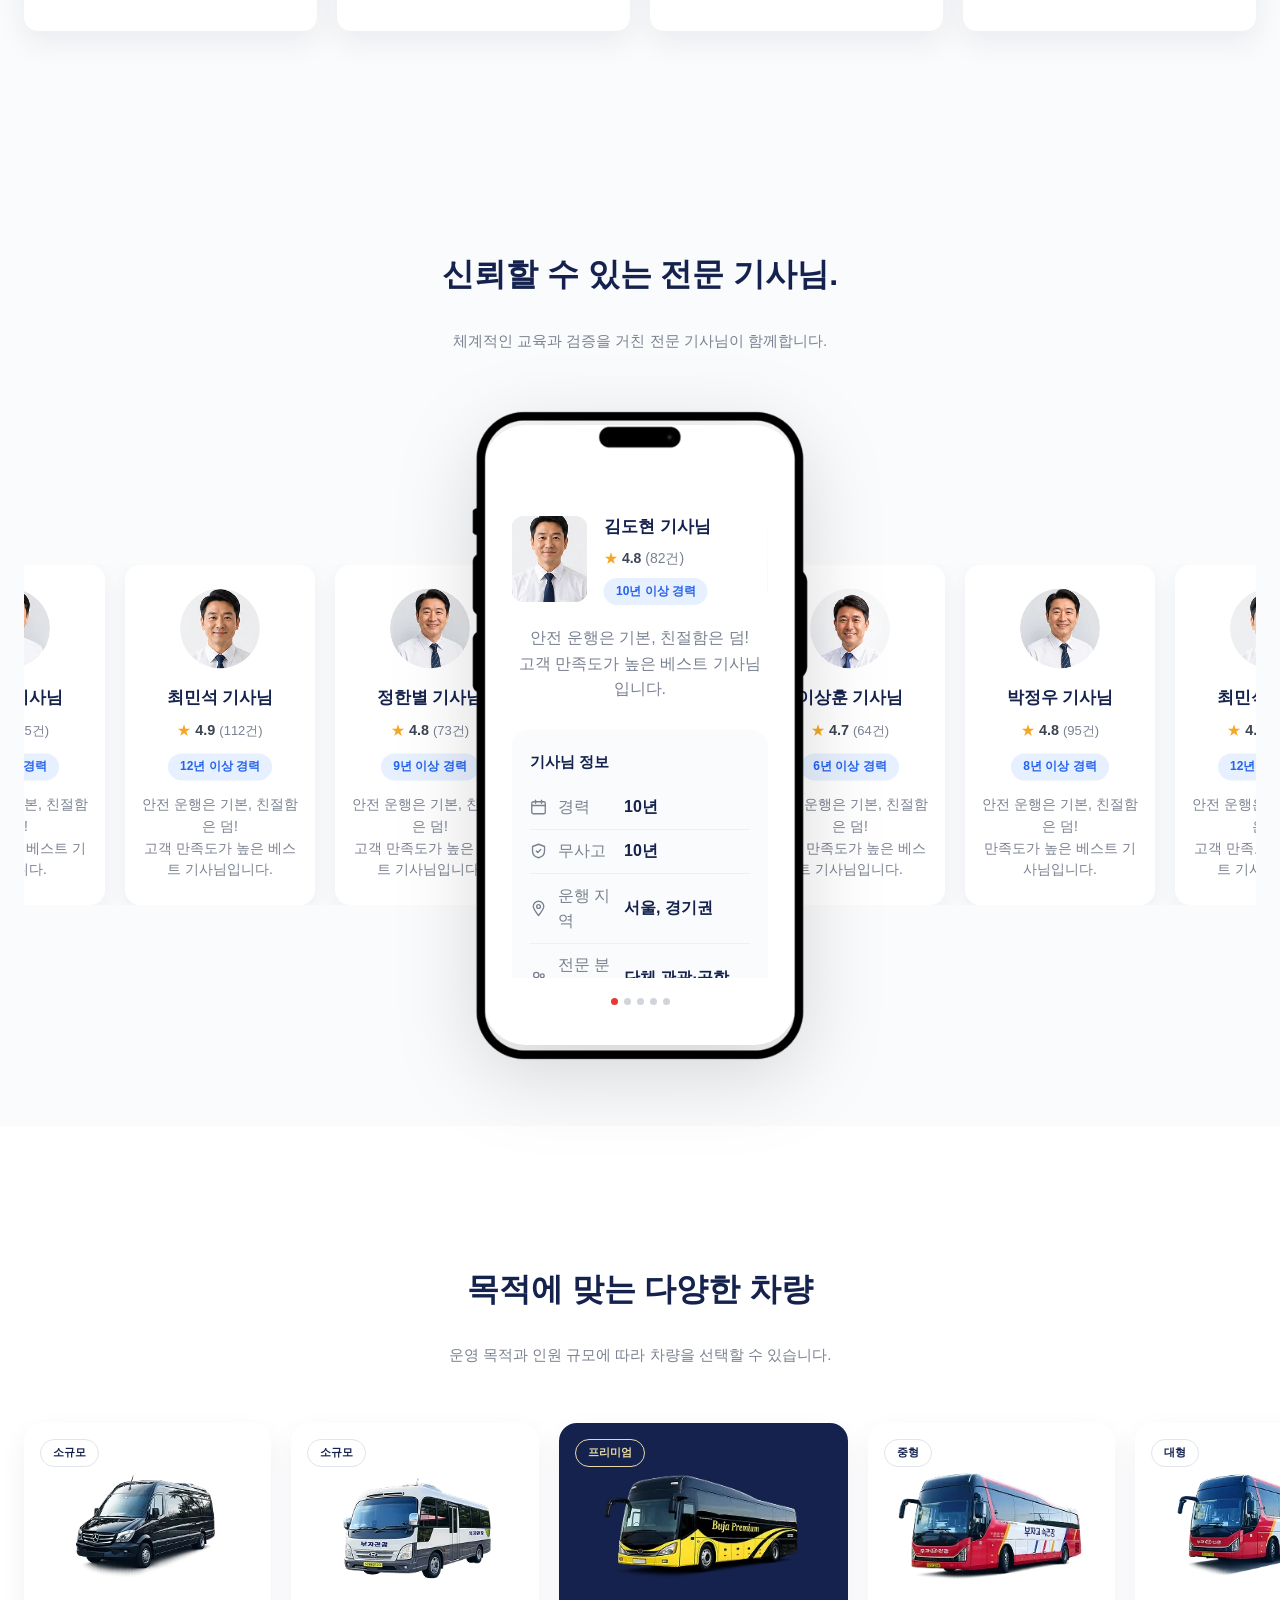
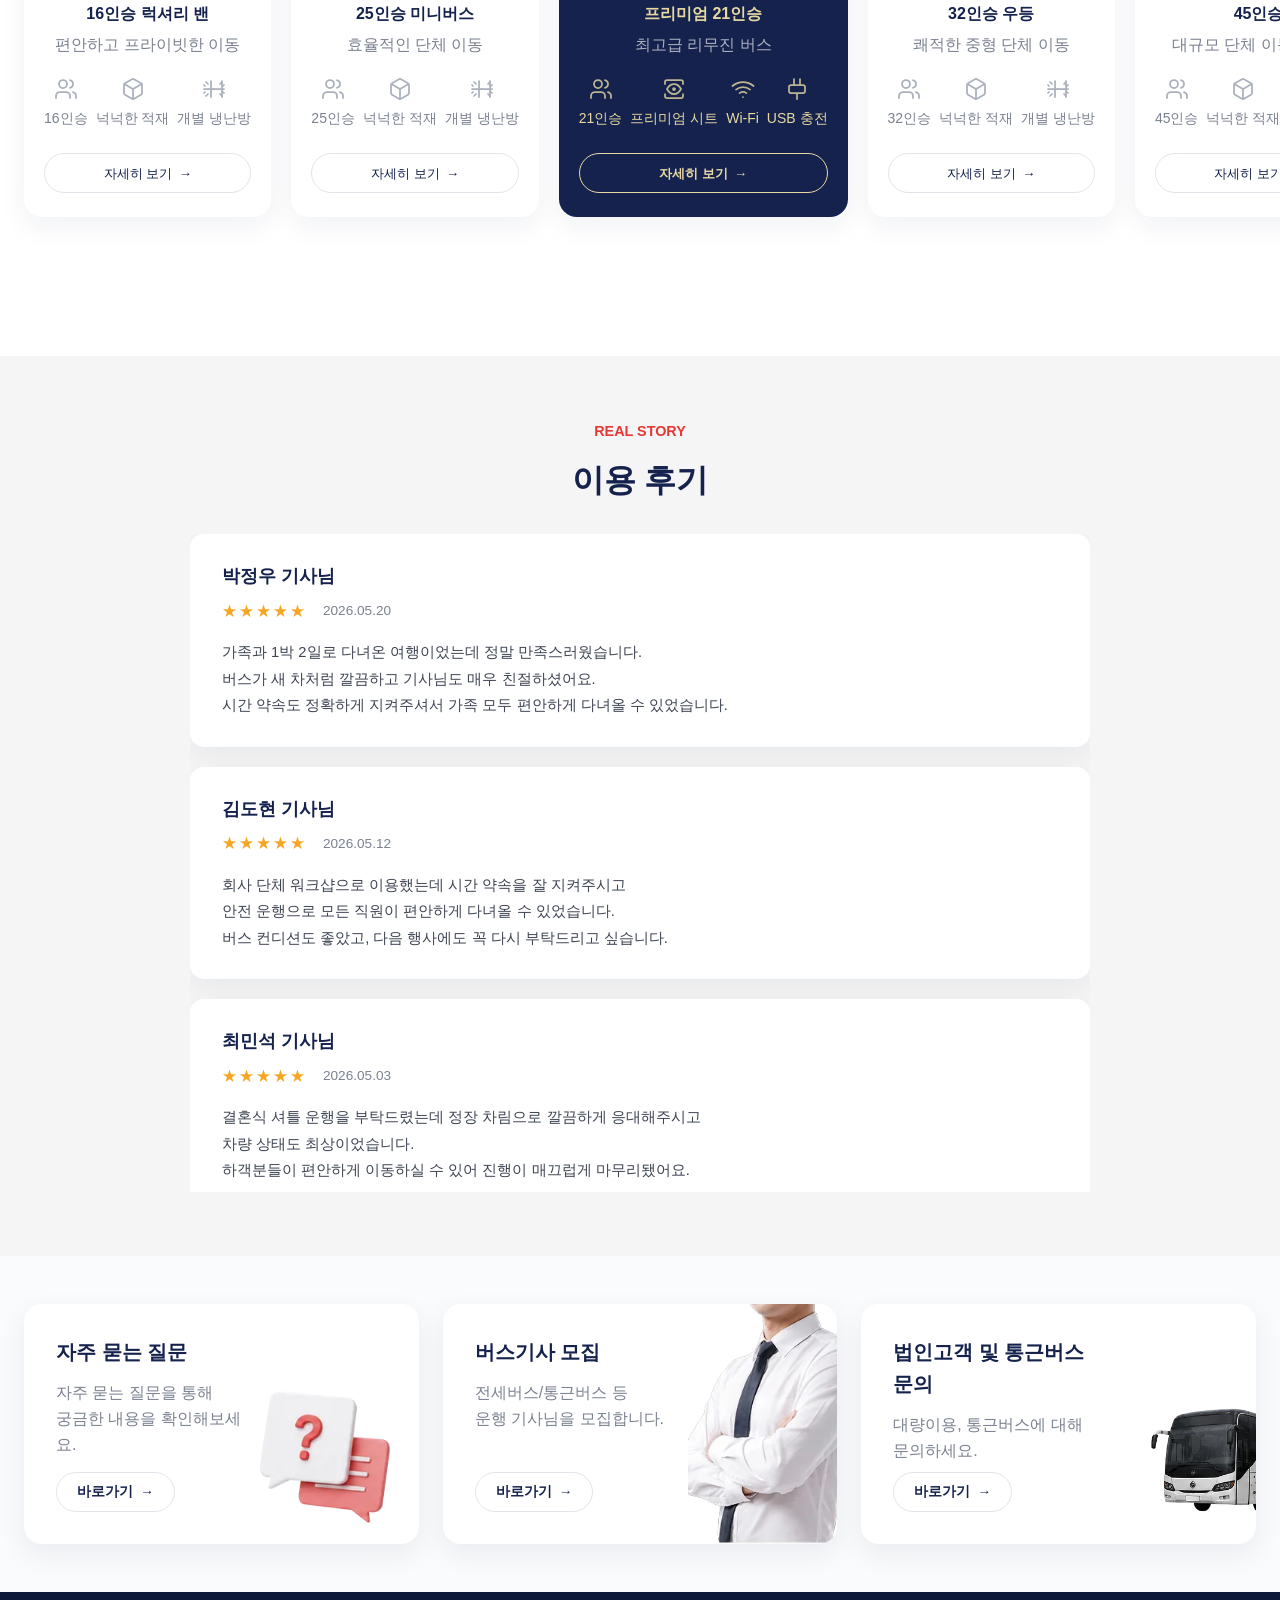
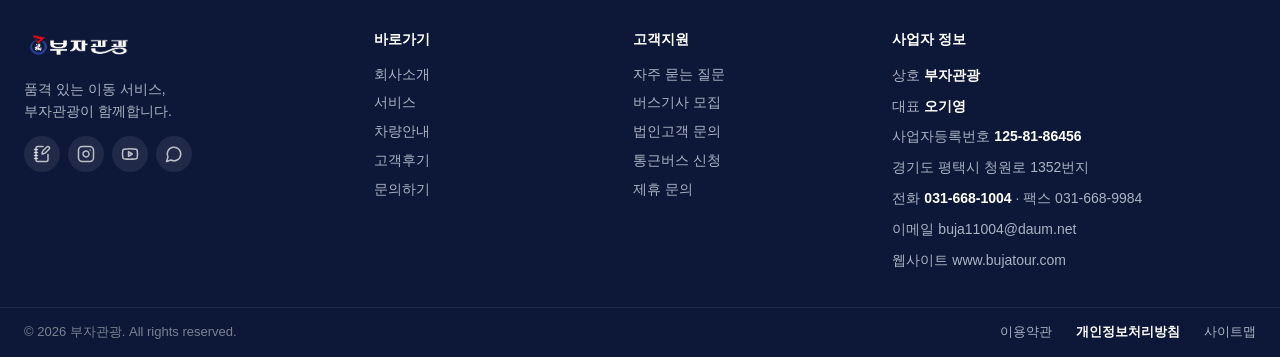
==== commit 6fcb519a: "feat(D): 푸터 소셜 아이콘 글자 → Lucide 인라인 SVG로 교체 - B(블로그) → notebook-pen, I → instagram, Y → youtube, K → " ====
--- a/index.html
+++ b/index.html
@@ -359,10 +359,22 @@
         <img src="assets/footer_logo.webp" alt="부자관광" class="site-footer__logo">
         <p class="site-footer__tagline">품격 있는 이동 서비스,<br>부자관광이 함께합니다.</p>
         <div class="site-footer__social">
-          <a href="#" aria-label="블로그">B</a>
-          <a href="#" aria-label="인스타그램">I</a>
-          <a href="#" aria-label="유튜브">Y</a>
-          <a href="#" aria-label="카카오톡">K</a>
+          <a href="#" aria-label="블로그">
+            <!-- Lucide: notebook-pen -->
+            <svg xmlns="http://www.w3.org/2000/svg" width="18" height="18" viewBox="0 0 24 24" fill="none" stroke="currentColor" stroke-width="2" stroke-linecap="round" stroke-linejoin="round" aria-hidden="true"><path d="M13.4 2H6a2 2 0 0 0-2 2v16a2 2 0 0 0 2 2h12a2 2 0 0 0 2-2v-7.4"/><path d="M2 6h4"/><path d="M2 10h4"/><path d="M2 14h4"/><path d="M2 18h4"/><path d="M21.378 5.626a1 1 0 1 0-3.004-3.004l-5.01 5.012a2 2 0 0 0-.506.854l-.837 2.87a.5.5 0 0 0 .62.62l2.87-.837a2 2 0 0 0 .854-.506z"/></svg>
+          </a>
+          <a href="#" aria-label="인스타그램">
+            <!-- Lucide: instagram -->
+            <svg xmlns="http://www.w3.org/2000/svg" width="18" height="18" viewBox="0 0 24 24" fill="none" stroke="currentColor" stroke-width="2" stroke-linecap="round" stroke-linejoin="round" aria-hidden="true"><rect width="20" height="20" x="2" y="2" rx="5" ry="5"/><path d="M16 11.37A4 4 0 1 1 12.63 8 4 4 0 0 1 16 11.37z"/><line x1="17.5" x2="17.51" y1="6.5" y2="6.5"/></svg>
+          </a>
+          <a href="#" aria-label="유튜브">
+            <!-- Lucide: youtube -->
+            <svg xmlns="http://www.w3.org/2000/svg" width="18" height="18" viewBox="0 0 24 24" fill="none" stroke="currentColor" stroke-width="2" stroke-linecap="round" stroke-linejoin="round" aria-hidden="true"><path d="M2.5 17a24.12 24.12 0 0 1 0-10 2 2 0 0 1 1.4-1.4 49.56 49.56 0 0 1 16.2 0A2 2 0 0 1 21.5 7a24.12 24.12 0 0 1 0 10 2 2 0 0 1-1.4 1.4 49.55 49.55 0 0 1-16.2 0A2 2 0 0 1 2.5 17"/><path d="m10 15 5-3-5-3z"/></svg>
+          </a>
+          <a href="#" aria-label="카카오톡">
+            <!-- Lucide: message-circle -->
+            <svg xmlns="http://www.w3.org/2000/svg" width="18" height="18" viewBox="0 0 24 24" fill="none" stroke="currentColor" stroke-width="2" stroke-linecap="round" stroke-linejoin="round" aria-hidden="true"><path d="M7.9 20A9 9 0 1 0 4 16.1L2 22Z"/></svg>
+          </a>
         </div>
       </div>
 
--- a/css/style.css
+++ b/css/style.css
@@ -206,7 +206,7 @@
 .hero__eyebrow {
   letter-spacing: 0.2em;
   font-size: 1rem;
-  color: #ff8a80;
+  color: rgba(255, 255, 255, 0.7);
   margin: 0 0 1.25rem;
   font-weight: 600;
 }
@@ -303,11 +303,11 @@
 }
 .feature__num {
   display: block;
-  font-size: 0.875rem;
+  font-size: 0.75rem;
   font-weight: 700;
-  color: var(--red);
+  color: var(--gray-500);
   margin-bottom: 0.35rem;
-  letter-spacing: 0.05em;
+  letter-spacing: 0.1em;
 }
 .feature__title {
   font-size: 1.125rem;
@@ -336,7 +336,7 @@
   content: "·";
   position: absolute;
   left: 0;
-  color: var(--red);
+  color: var(--gray-400);
   font-weight: 700;
 }
 
@@ -405,7 +405,7 @@
   margin-bottom: 0.875rem;
 }
 .driver-card__text {
-  font-size: 0.7rem;
+  font-size: 0.875rem;
   color: var(--gray-500);
   line-height: 1.55;
   margin: 0;
@@ -494,7 +494,7 @@
   border-radius: 999px;
 }
 .phone__desc {
-  font-size: 0.82rem;
+  font-size: 1rem;
   color: var(--gray-500);
   line-height: 1.6;
   margin: 0 0 1.75rem;
@@ -517,7 +517,7 @@
   align-items: center;
   gap: 0.5rem;
   padding: 0.55rem 0;
-  font-size: 0.78rem;
+  font-size: 1rem;
   border-top: 1px solid var(--gray-100);
 }
 .phone__list .value {
@@ -743,7 +743,7 @@
   margin-bottom: 1rem;
 }
 .story-card__stars {
-  color: var(--red);
+  color: #f5a623;
   letter-spacing: 2px;
   font-size: 0.95rem;
 }
@@ -796,7 +796,7 @@
 }
 .cta-card__text {
   margin: 0;
-  font-size: 0.9rem;
+  font-size: 1rem;
   color: var(--gray-500);
   line-height: 1.65;
 }
@@ -806,13 +806,14 @@
   display: inline-flex;
   align-items: center;
   gap: 0.45rem;
-  background: var(--red);
-  color: #fff;
-  padding: 0.55rem 1.35rem;
+  background: transparent;
+  color: var(--navy);
+  border: 1px solid var(--gray-200);
+  padding: 0.5rem 1.25rem;
   border-radius: 999px;
   font-size: 0.85rem;
   font-weight: 600;
-  transition: background 0.15s ease;
+  transition: border-color 0.15s ease, color 0.15s ease;
 }
 .cta-card__btn::after {
   content: "→";
@@ -820,7 +821,7 @@
   line-height: 1;
   transition: transform 0.2s ease;
 }
-.cta-card:hover .cta-card__btn { background: var(--red-dark); }
+.cta-card:hover .cta-card__btn { border-color: var(--navy); color: var(--navy); }
 .cta-card:hover .cta-card__btn::after { transform: translateX(4px); }
 
 .cta-card__img {
@@ -892,21 +893,23 @@
   gap: 0.5rem;
 }
 .site-footer__social a {
-  width: 34px;
-  height: 34px;
+  width: 36px;
+  height: 36px;
   border-radius: 50%;
   background: rgba(255, 255, 255, 0.08);
   display: inline-flex;
   align-items: center;
   justify-content: center;
-  color: #cfd5e2;
-  font-size: 0.85rem;
-  font-weight: 700;
+  color: rgba(255, 255, 255, 0.7);
   transition: background 0.15s ease, color 0.15s ease;
 }
 .site-footer__social a:hover {
-  background: rgba(255, 255, 255, 0.18);
+  background: rgba(255, 255, 255, 0.16);
   color: #fff;
+}
+.site-footer__social svg {
+  display: block;
+  flex-shrink: 0;
 }
 
 .site-footer__col h4 {
@@ -917,7 +920,7 @@
 }
 .site-footer__col ul li {
   margin-bottom: 0.4rem;
-  font-size: 0.82rem;
+  font-size: 0.875rem;
 }
 .site-footer__col a {
   color: #aab2c2;
@@ -926,7 +929,7 @@
 .site-footer__col a:hover { color: #fff; }
 
 .site-footer__info li {
-  font-size: 0.8125rem;
+  font-size: 0.875rem;
   color: #aab2c2;
   line-height: 1.75;
   margin-bottom: 0.35rem;
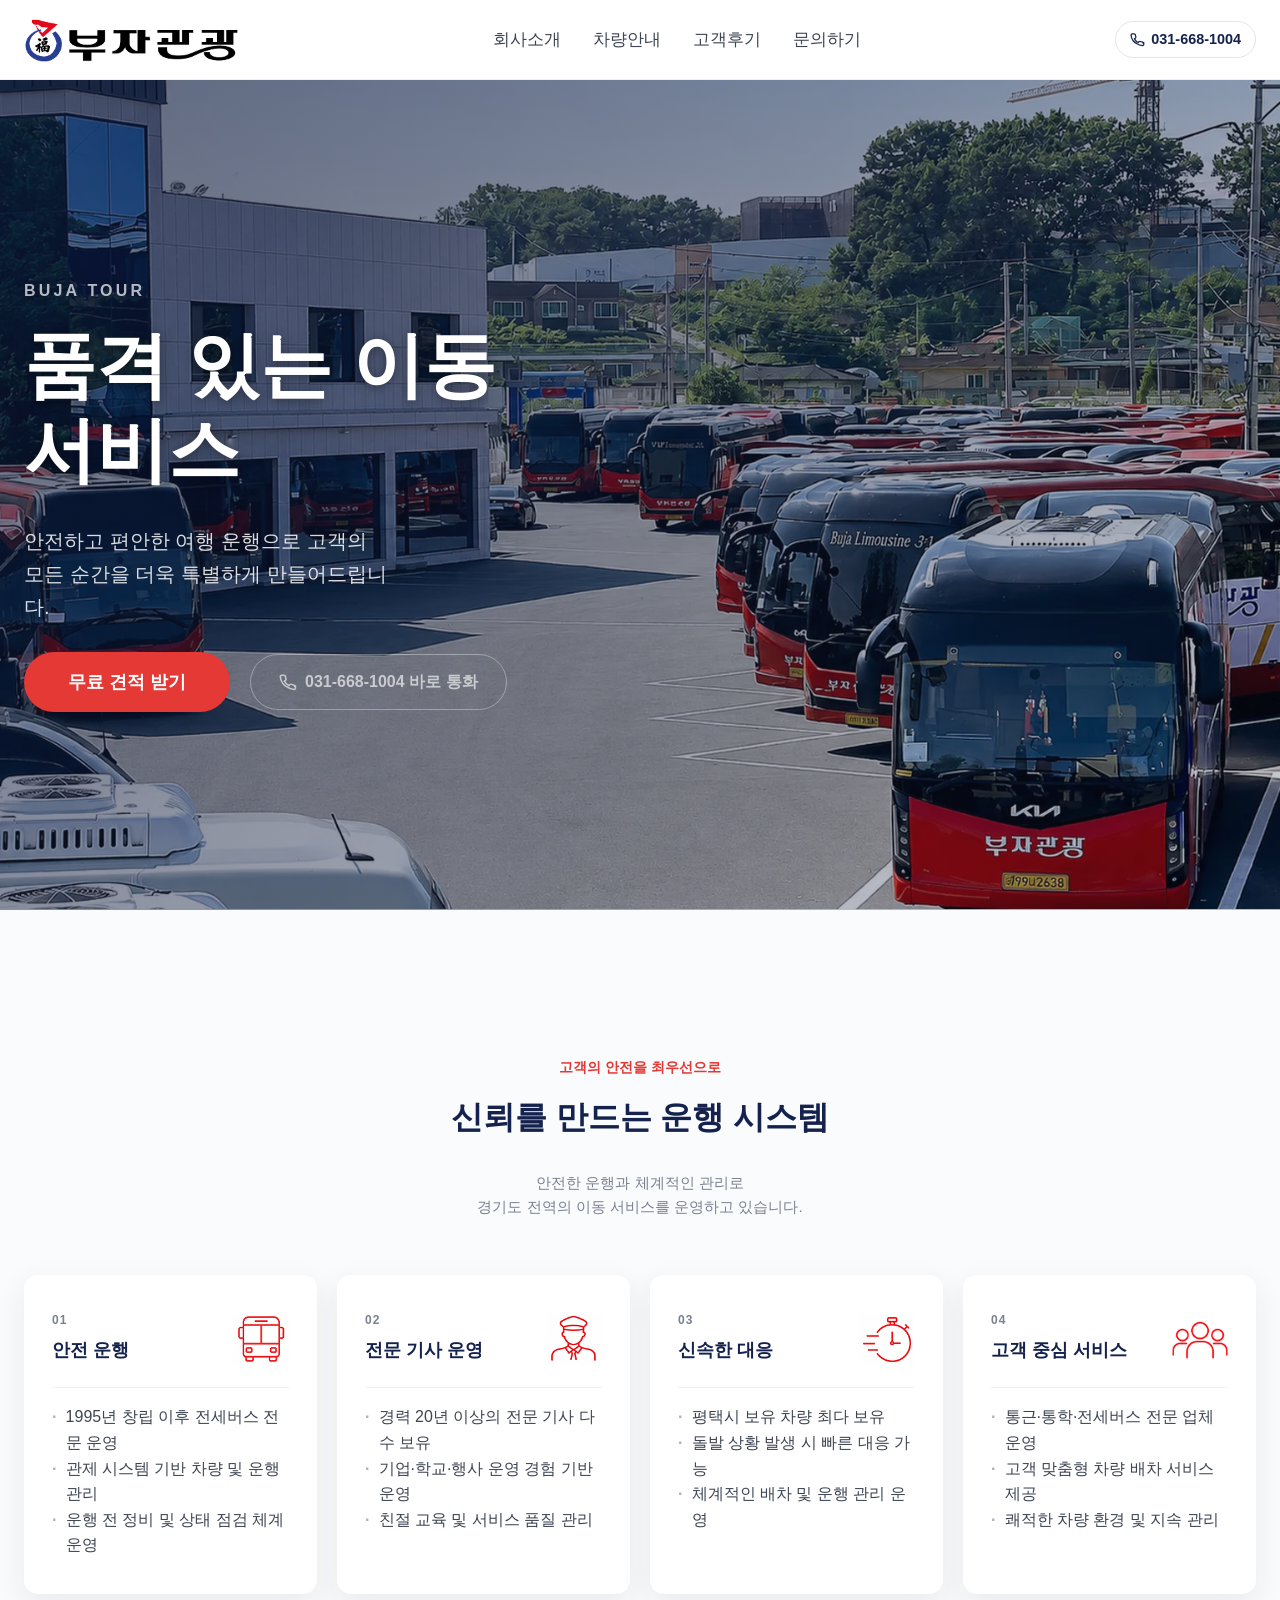
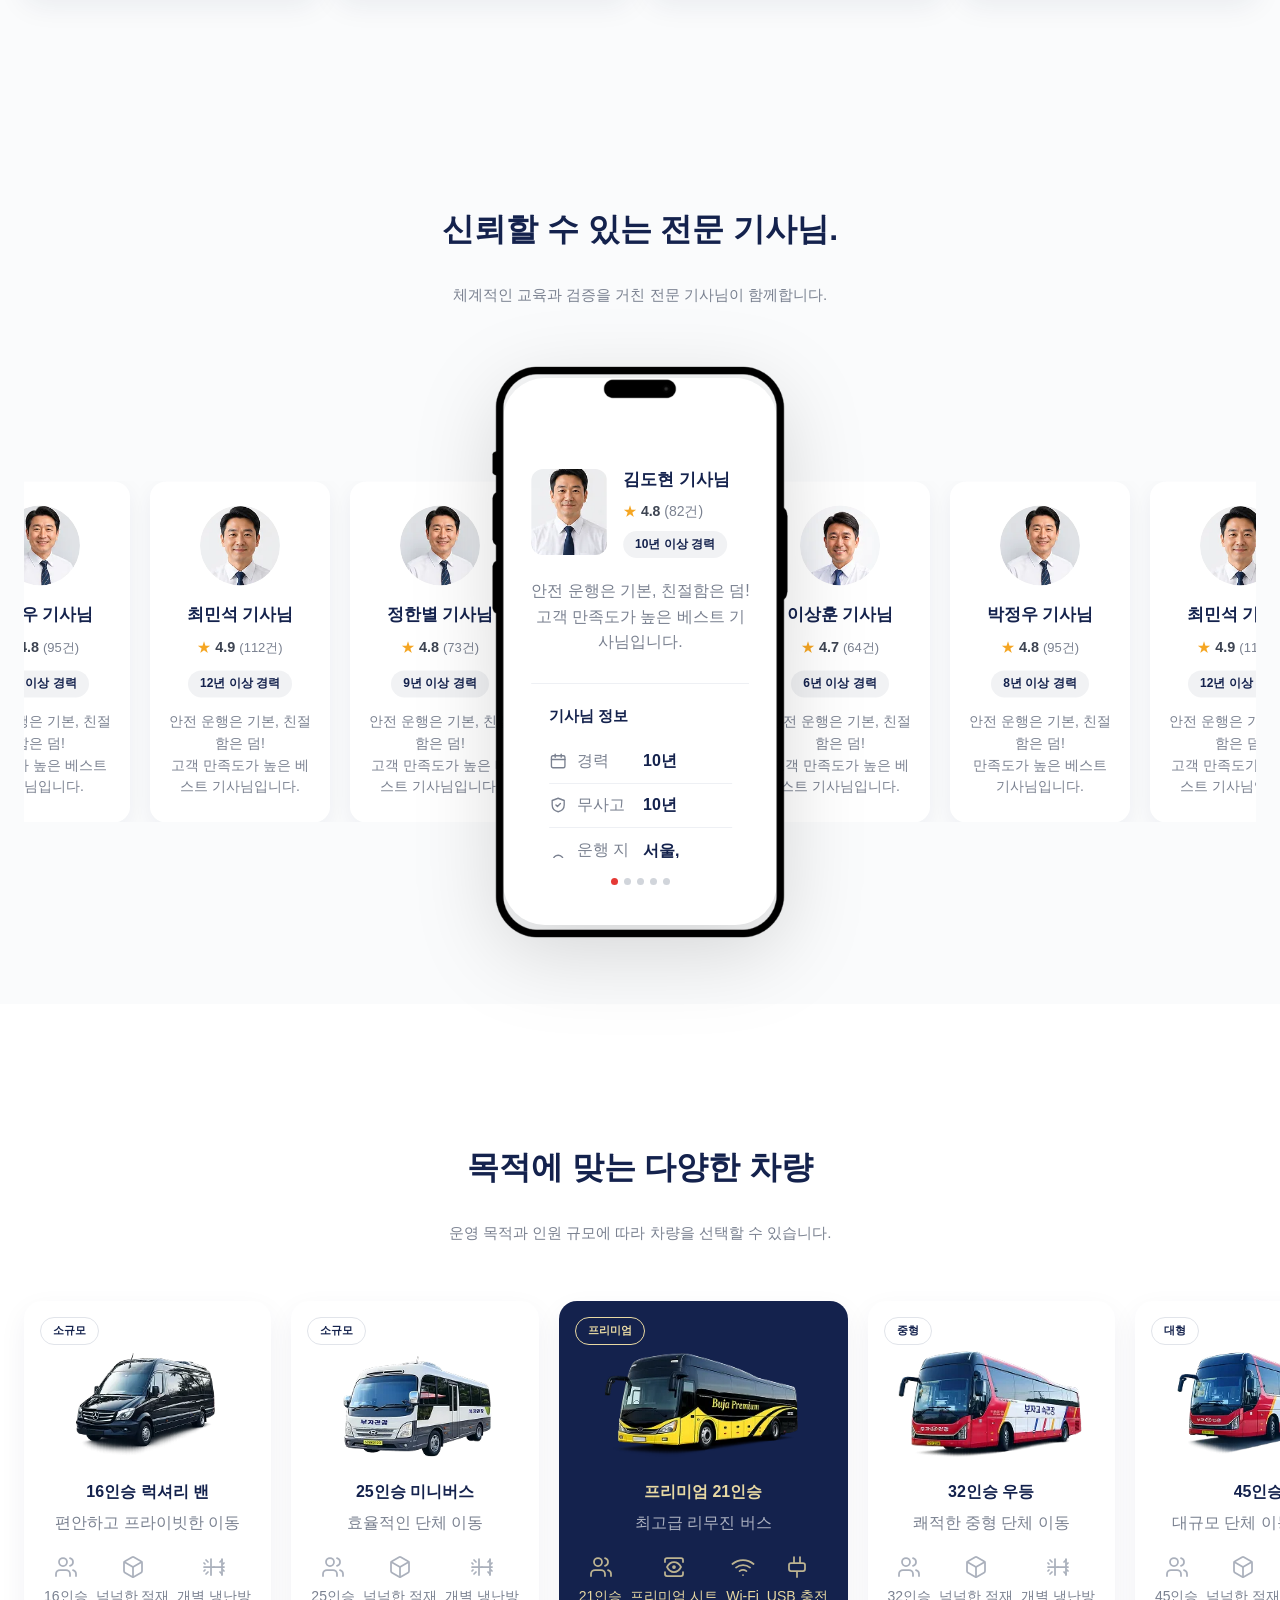
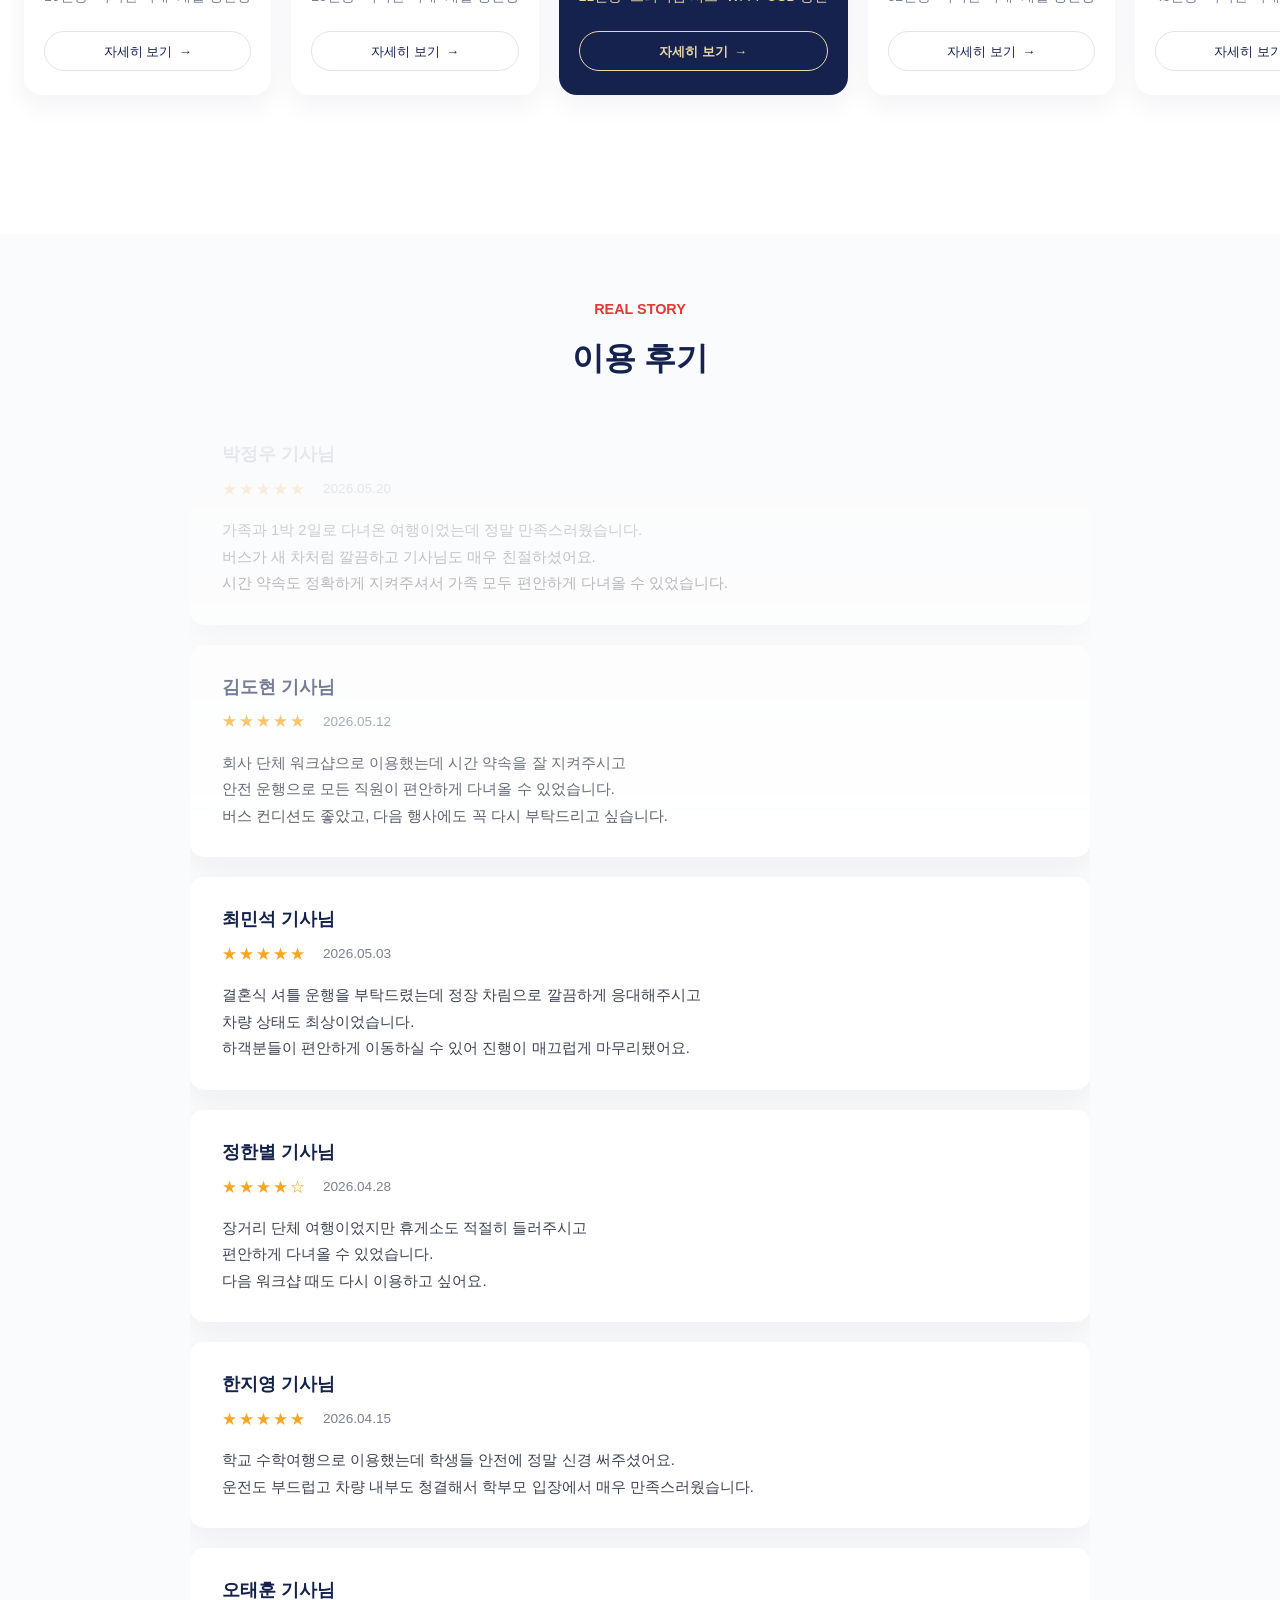
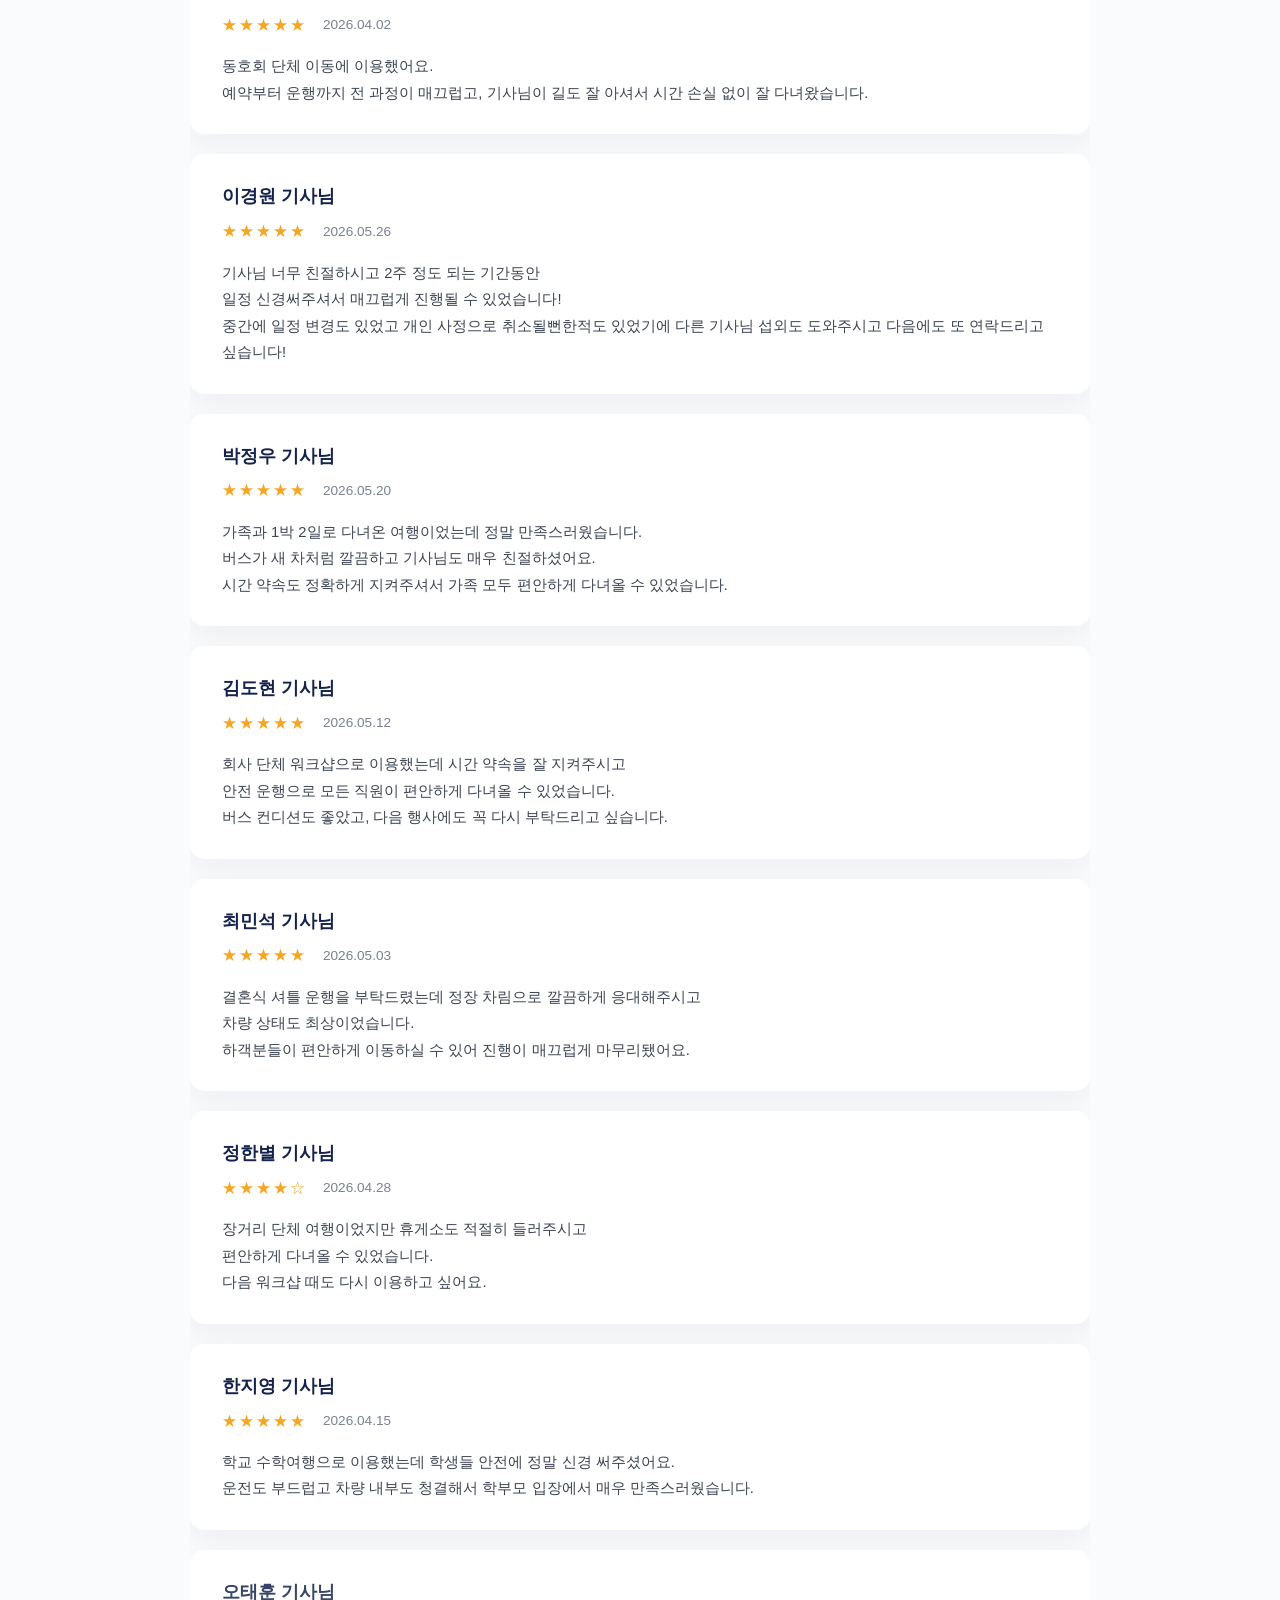
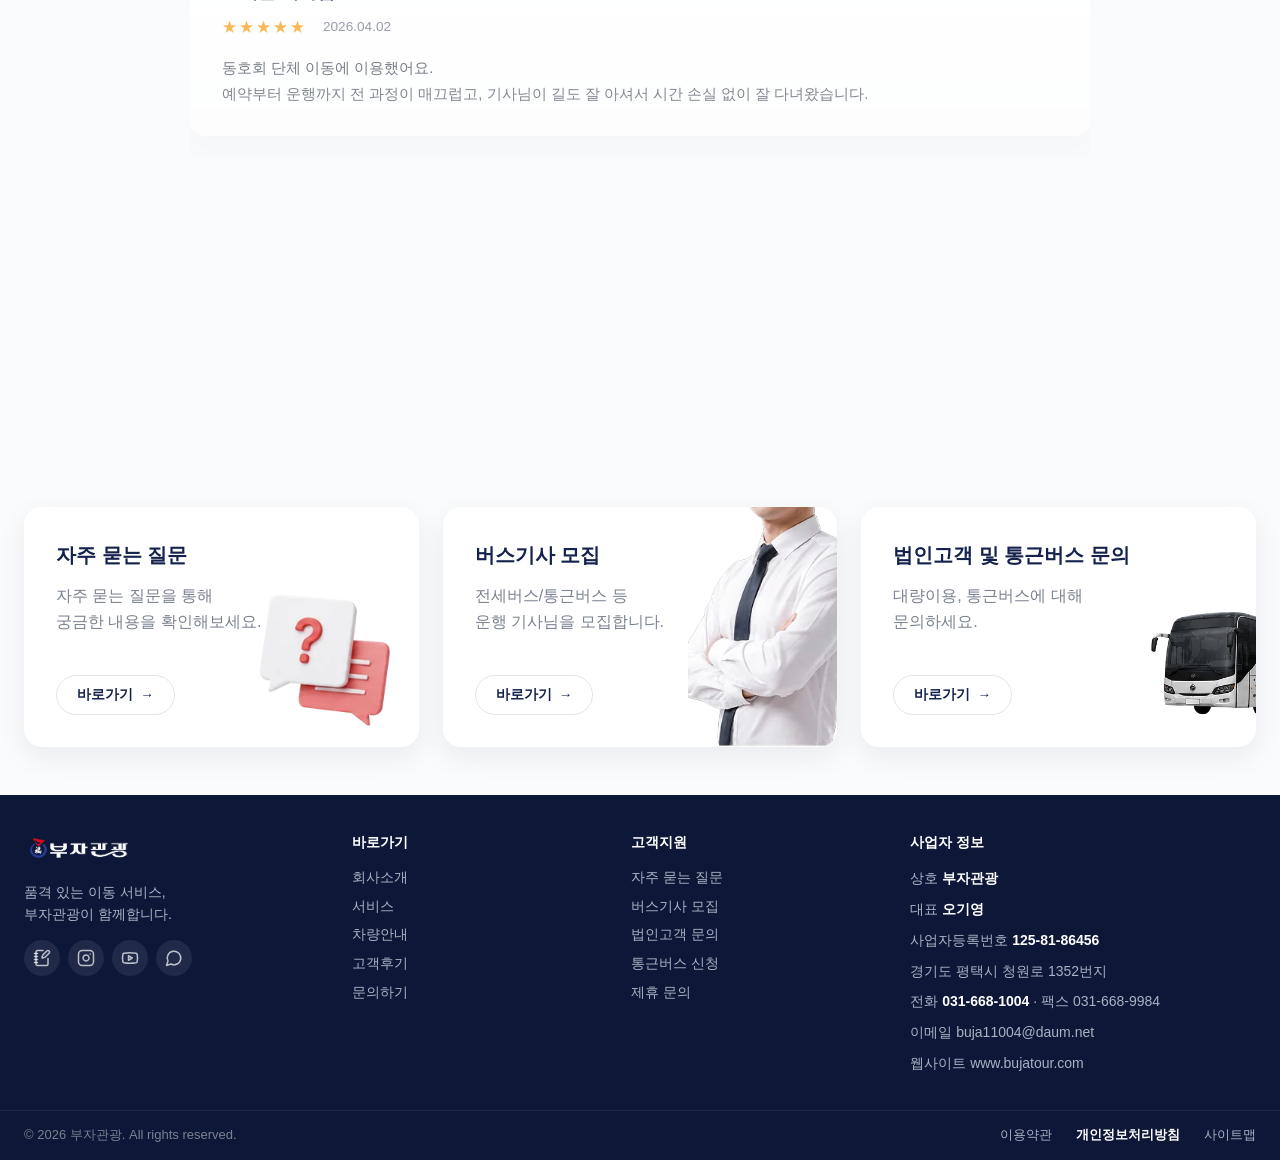
==== commit 6671e426: "feat(E): 섹션별 디테일 정리 — topbar 통합·히어로·리뷰·CTA·푸터 - Topbar 제거, 전화번호 버튼을 헤더 NAV 우측(.header__phone-btn)으로 " ====
--- a/index.html
+++ b/index.html
@@ -16,21 +16,6 @@
 </script>
 </head>
 <body>
-
-  <!-- Top utility bar -->
-  <div class="topbar">
-    <div class="topbar__inner">
-      <a href="tel:0316681004" class="topbar__phone topbar__phone--cta">
-        <svg xmlns="http://www.w3.org/2000/svg" width="14" height="14" viewBox="0 0 24 24" fill="none" stroke="currentColor" stroke-width="2" stroke-linecap="round" stroke-linejoin="round" aria-hidden="true"><path d="M22 16.92v3a2 2 0 0 1-2.18 2 19.79 19.79 0 0 1-8.63-3.07A19.5 19.5 0 0 1 4.69 13.6a19.79 19.79 0 0 1-3.07-8.67A2 2 0 0 1 3.6 3H6.6a2 2 0 0 1 2 1.72c.127.96.361 1.903.7 2.81a2 2 0 0 1-.45 2.11L7.09 10.91a16 16 0 0 0 6 6l1.27-1.27a2 2 0 0 1 2.11-.45c.907.339 1.85.573 2.81.7A2 2 0 0 1 21 18z"></path></svg>
-        031-668-1004
-      </a>
-      <ul class="topbar__menu">
-        <li><a href="login.html">로그인</a></li>
-        <li><a href="signup.html">회원가입</a></li>
-        <li><a href="inquiry.html#qa">고객센터</a></li>
-      </ul>
-    </div>
-  </div>
 
   <!-- Main header / Nav -->
   <header class="site-header">
@@ -46,6 +31,10 @@
           <li><a href="inquiry.html" class="nav__link">문의하기</a></li>
         </ul>
       </nav>
+      <a href="tel:0316681004" class="header__phone-btn">
+        <svg xmlns="http://www.w3.org/2000/svg" width="15" height="15" viewBox="0 0 24 24" fill="none" stroke="currentColor" stroke-width="2" stroke-linecap="round" stroke-linejoin="round" aria-hidden="true"><path d="M22 16.92v3a2 2 0 0 1-2.18 2 19.79 19.79 0 0 1-8.63-3.07A19.5 19.5 0 0 1 4.69 13.6a19.79 19.79 0 0 1-3.07-8.67A2 2 0 0 1 3.6 3H6.6a2 2 0 0 1 2 1.72c.127.96.361 1.903.7 2.81a2 2 0 0 1-.45 2.11L7.09 10.91a16 16 0 0 0 6 6l1.27-1.27a2 2 0 0 1 2.11-.45c.907.339 1.85.573 2.81.7A2 2 0 0 1 21 18z"></path></svg>
+        031-668-1004
+      </a>
     </div>
     <!-- Google Tag Manager -->
     <script>(function(w,d,s,l,i){w[l]=w[l]||[];w[l].push({'gtm.start':
@@ -65,11 +54,8 @@
       <div class="hero__overlay"></div>
       <div class="hero__content">
         <p class="hero__eyebrow">BUJA TOUR</p>
-        <h1 class="hero__title">품격 있는 <br>이동 서비스</h1>
-        <p class="hero__subtitle">
-          안전하고 편안한 여행 운행으로<br>
-          고객의 모든 순간을 더욱 특별하게 만들어드립니다.
-        </p>
+        <h1 class="hero__title">품격 있는 이동 서비스</h1>
+        <p class="hero__subtitle">안전하고 편안한 여행 운행으로 고객의 모든 순간을 더욱 특별하게 만들어드립니다.</p>
         <div class="hero__cta-row">
           <a href="inquiry.html" class="btn btn--primary">무료 견적 받기</a>
           <a href="tel:0316681004" class="hero__call-link">
--- a/css/style.css
+++ b/css/style.css
@@ -40,47 +40,8 @@
   width: 100%;
 }
 
-/* ========== Topbar ========== */
-.topbar {
-  background: var(--navy-dark);
-  color: #cfd5e2;
-  font-size: 0.8125rem;
-}
-.topbar__inner {
-  max-width: var(--max-width);
-  margin: 0 auto;
-  padding: 0.4rem 1.5rem;
-  display: flex;
-  justify-content: space-between;
-  align-items: center;
-}
-.topbar__menu { display: flex; gap: 1.25rem; }
-.topbar__menu a:hover { color: #fff; }
-
-/* P0-2: Topbar phone — clickable, desktop-prominent */
-.topbar__phone--cta {
-  display: inline-flex;
-  align-items: center;
-  gap: 0.4rem;
-  font-size: 0.9375rem;
-  font-weight: 600;
-  color: #e8ecf5;
-  border: 1px solid rgba(255, 255, 255, 0.2);
-  border-radius: 999px;
-  padding: 0.2rem 0.875rem;
-  transition: border-color 0.15s ease, color 0.15s ease;
-  text-decoration: none;
-}
-.topbar__phone--cta:hover {
-  border-color: rgba(255, 255, 255, 0.55);
-  color: #fff;
-}
-@media (max-width: 700px) {
-  .topbar__phone--cta {
-    font-size: 0.875rem;
-    padding: 0.15rem 0.75rem;
-  }
-}
+/* ========== Topbar (deprecated — 통합 헤더로 전환, 2026-06-19) ========== */
+/* .topbar { ... } 제거됨 — 전화 버튼은 헤더 우측으로 이동 */
 
 /* ========== Header ========== */
 .site-header {
@@ -99,7 +60,30 @@
   align-items: center;
 }
 .site-header__brand img { height: 44px; }
-.nav__menu { display: flex; gap: 2.75rem; }
+.nav__menu { display: flex; gap: 2rem; }
+
+/* Header phone CTA — moved from topbar */
+.header__phone-btn {
+  display: inline-flex;
+  align-items: center;
+  gap: 0.4rem;
+  font-size: 0.9rem;
+  font-weight: 600;
+  color: var(--navy);
+  border: 1px solid var(--gray-200);
+  border-radius: 999px;
+  padding: 0.35rem 0.875rem;
+  transition: border-color 0.15s ease, color 0.15s ease, background 0.15s ease;
+  white-space: nowrap;
+  flex-shrink: 0;
+}
+.header__phone-btn:hover {
+  border-color: var(--navy);
+  background: var(--gray-50);
+}
+@media (max-width: 700px) {
+  .header__phone-btn { display: none; }
+}
 .nav__link {
   color: var(--gray-700);
   font-weight: 500;
@@ -168,7 +152,7 @@
 .btn--primary:hover { background: var(--red-dark); transform: translateY(-1px); }
 
 /* ========== Sections — 100vh each ========== */
-/* Top bars take ~70px combined; subtract to keep section visually full-screen */
+/* Header takes ~70px; subtract to keep section visually full-screen */
 .section,
 .hero {
   min-height: calc(100vh - 70px);
@@ -194,7 +178,7 @@
 .hero__bg img { width: 100%; height: 100%; object-fit: cover; }
 .hero__overlay {
   position: absolute; inset: 0;
-  background: linear-gradient(135deg, rgba(13, 24, 56, 0.85) 0%, rgba(13, 24, 56, 0.55) 60%, rgba(13, 24, 56, 0.3) 100%);
+  background: linear-gradient(135deg, rgba(13, 24, 56, 0.65) 0%, rgba(13, 24, 56, 0.4) 60%, rgba(13, 24, 56, 0.2) 100%);
 }
 .hero__content {
   position: relative;
@@ -213,14 +197,17 @@
 .hero__title {
   font-size: clamp(2.75rem, 6.5vw, 4.5rem);
   font-weight: 800;
-  margin: 0 0 1.5rem;
+  margin: 0 0 2rem;
   line-height: 1.18;
+  max-width: 12ch;
+  text-shadow: 0 2px 12px rgba(0, 0, 0, 0.4);
 }
 .hero__subtitle {
   font-size: clamp(1.125rem, 1.6vw, 1.375rem);
   line-height: 1.6;
   color: rgba(255, 255, 255, 0.85);
-  margin: 0 0 2.25rem;
+  margin: 0 0 1.75rem;
+  max-width: 32ch;
 }
 .hero .btn--primary {
   font-size: 1.125rem;
@@ -238,17 +225,19 @@
   display: inline-flex;
   align-items: center;
   gap: 0.5rem;
-  color: rgba(255, 255, 255, 0.9);
+  color: rgba(255, 255, 255, 0.75);
   font-size: 1rem;
   font-weight: 600;
-  border: 1.5px solid rgba(255, 255, 255, 0.5);
+  border: 1px solid rgba(255, 255, 255, 0.4);
   border-radius: 999px;
   padding: 0.9rem 1.75rem;
-  transition: border-color 0.15s ease, color 0.15s ease, background 0.15s ease;
+  opacity: 0.85;
+  transition: border-color 0.15s ease, color 0.15s ease, opacity 0.15s ease, background 0.15s ease;
 }
 .hero__call-link:hover {
-  border-color: #fff;
+  border-color: rgba(255, 255, 255, 0.8);
   color: #fff;
+  opacity: 1;
   background: rgba(255, 255, 255, 0.08);
 }
 @media (max-width: 700px) {
@@ -290,7 +279,7 @@
 .feature {
   background: #fff;
   border-radius: var(--radius);
-  padding: 1.75rem 1.5rem;
+  padding: 2.25rem 1.75rem;
   box-shadow: var(--shadow-md);
   transition: transform 0.15s ease;
 }
@@ -371,7 +360,7 @@
   padding: 1.5rem 1rem;
   text-align: center;
   box-shadow: 0 8px 24px rgba(20, 34, 77, 0.06);
-  width: 190px;
+  width: 180px;
   flex-shrink: 0;
 }
 .driver-card__avatar {
@@ -396,8 +385,8 @@
 .driver-card__rating .count { color: var(--gray-500); font-size: 0.8125rem; }
 .driver-card__badge {
   display: inline-block;
-  background: #e7f0ff;
-  color: #2563eb;
+  background: rgba(20, 34, 77, 0.06);
+  color: var(--navy);
   font-size: 0.75rem;
   font-weight: 600;
   padding: 0.25rem 0.75rem;
@@ -415,7 +404,7 @@
 .phone {
   position: relative;
   z-index: 2;
-  width: 340px;
+  width: 300px;
   flex-shrink: 0;
   filter: drop-shadow(0 20px 40px rgba(0, 0, 0, 0.15));
 }
@@ -486,8 +475,8 @@
 .phone__rating .count { color: var(--gray-500); }
 .phone__badge {
   display: inline-block;
-  background: #e7f0ff;
-  color: #2563eb;
+  background: rgba(20, 34, 77, 0.06);
+  color: var(--navy);
   font-size: 0.75rem;
   font-weight: 600;
   padding: 0.25rem 0.75rem;
@@ -501,9 +490,10 @@
   text-align: center;
 }
 .phone__details {
-  background: var(--gray-50);
-  border-radius: 16px;
-  padding: 1.25rem 1.125rem;
+  background: #fff;
+  border-top: 1px solid var(--gray-100);
+  border-radius: 0;
+  padding: 1.25rem 1.125rem 0.75rem;
 }
 .phone__details-title {
   font-size: 0.95rem;
@@ -695,10 +685,9 @@
 
 /* ========== Real story marquee (vertical step slide) ========== */
 #review {
-  height: 100vh;
-  min-height: 100vh;
+  min-height: 70vh;
   overflow: hidden;
-  background: #f5f5f5;
+  background: var(--gray-50);
 }
 #review .container {
   flex: 1;
@@ -715,6 +704,8 @@
   width: 100%;
   margin: 0 auto;
   overflow: hidden;
+  mask-image: linear-gradient(180deg, transparent 0%, #fff 15%, #fff 85%, transparent 100%);
+  -webkit-mask-image: linear-gradient(180deg, transparent 0%, #fff 15%, #fff 85%, transparent 100%);
 }
 .story-marquee__track {
   display: flex;
@@ -783,7 +774,7 @@
 .cta-card__body {
   position: relative;
   z-index: 1;
-  max-width: 60%;
+  max-width: 100%;
   display: flex;
   flex-direction: column;
   height: 100%;
@@ -865,7 +856,7 @@
 }
 .site-footer__inner {
   display: grid;
-  grid-template-columns: 1.4fr 1fr 1fr 1.6fr;
+  grid-template-columns: 1.2fr 1fr 1fr 1.4fr;
   gap: 2rem;
   padding-bottom: 1.75rem;
 }
@@ -1874,7 +1865,6 @@
   .features, .fleet, .cta-grid { grid-template-columns: 1fr; }
   .drivers__viewport { display: none; }
   .drivers .phone { display: block; }
-  .topbar__inner { flex-direction: column; gap: 0.25rem; }
   .site-header__inner { flex-direction: column; gap: 0.5rem; }
   .site-footer__inner { grid-template-columns: 1fr; gap: 2rem; }
   .site-footer__bottom-inner { flex-direction: column; text-align: center; gap: 0.5rem; }
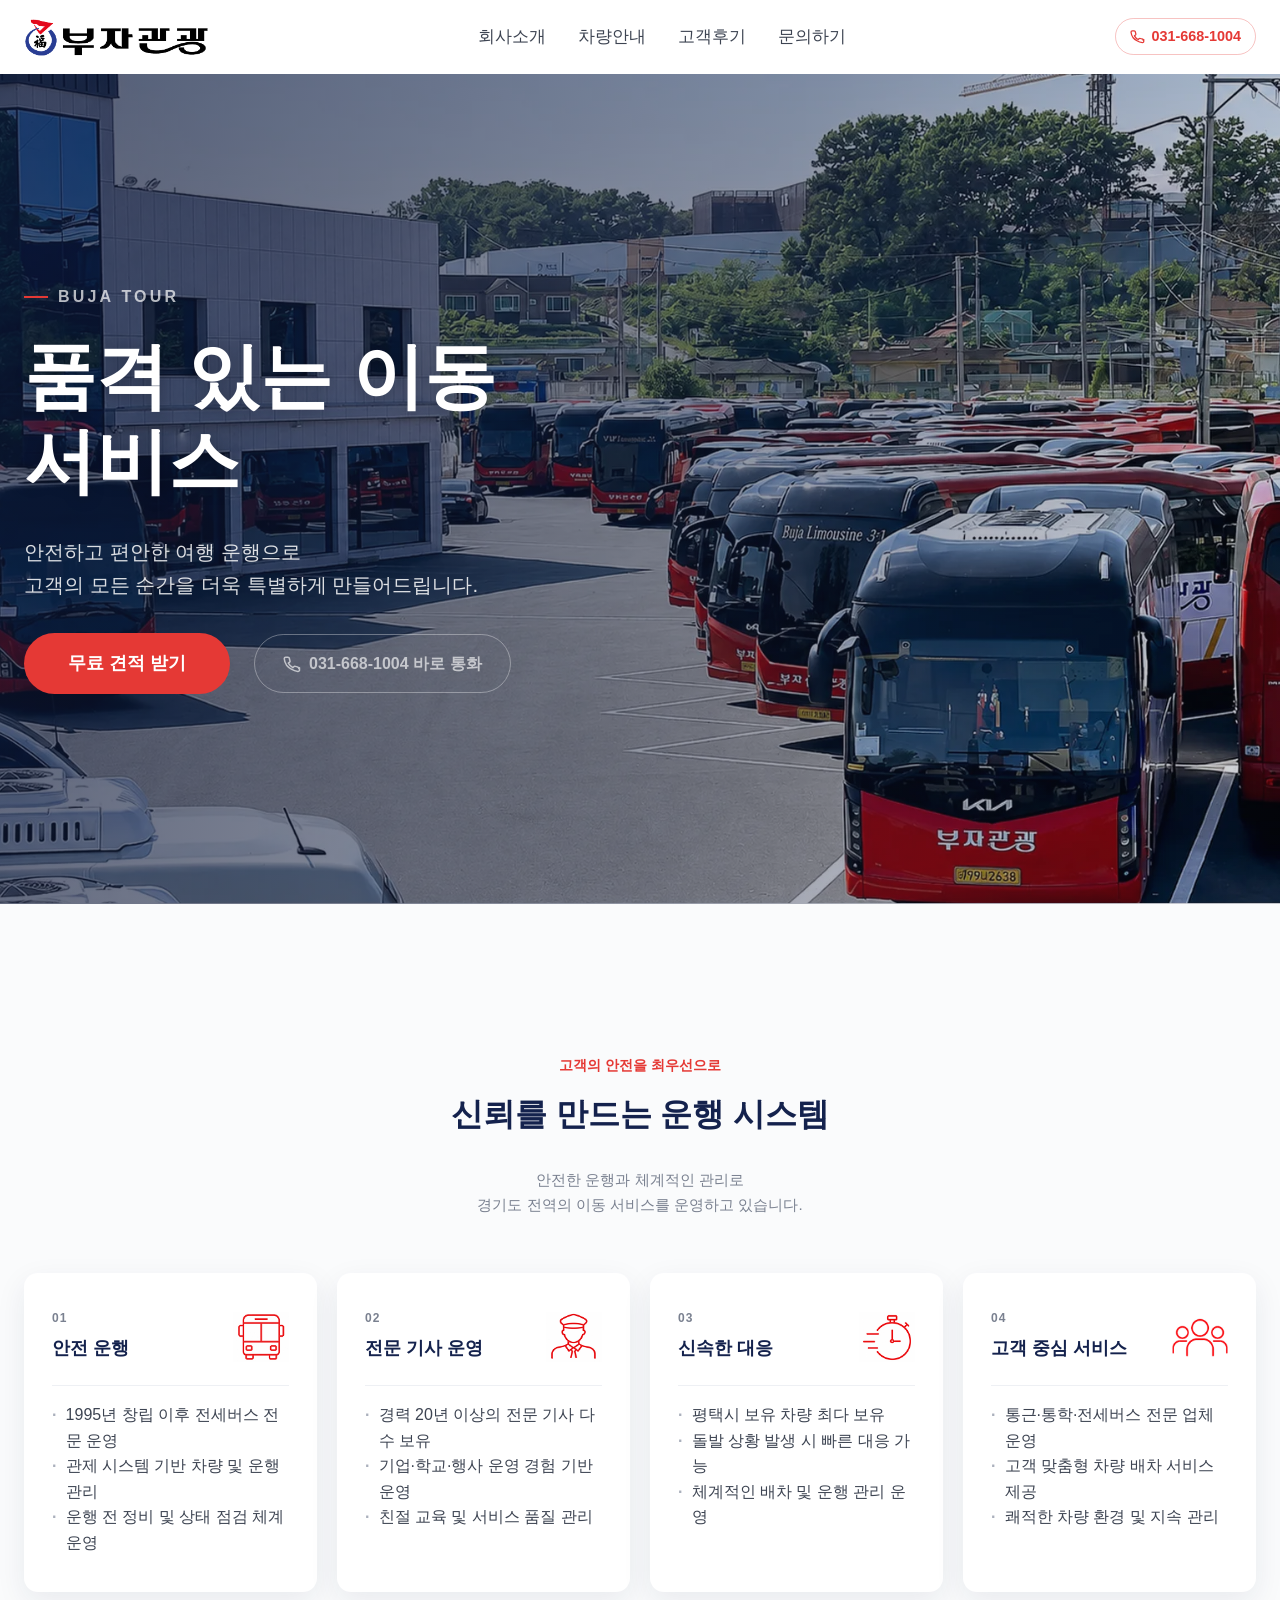
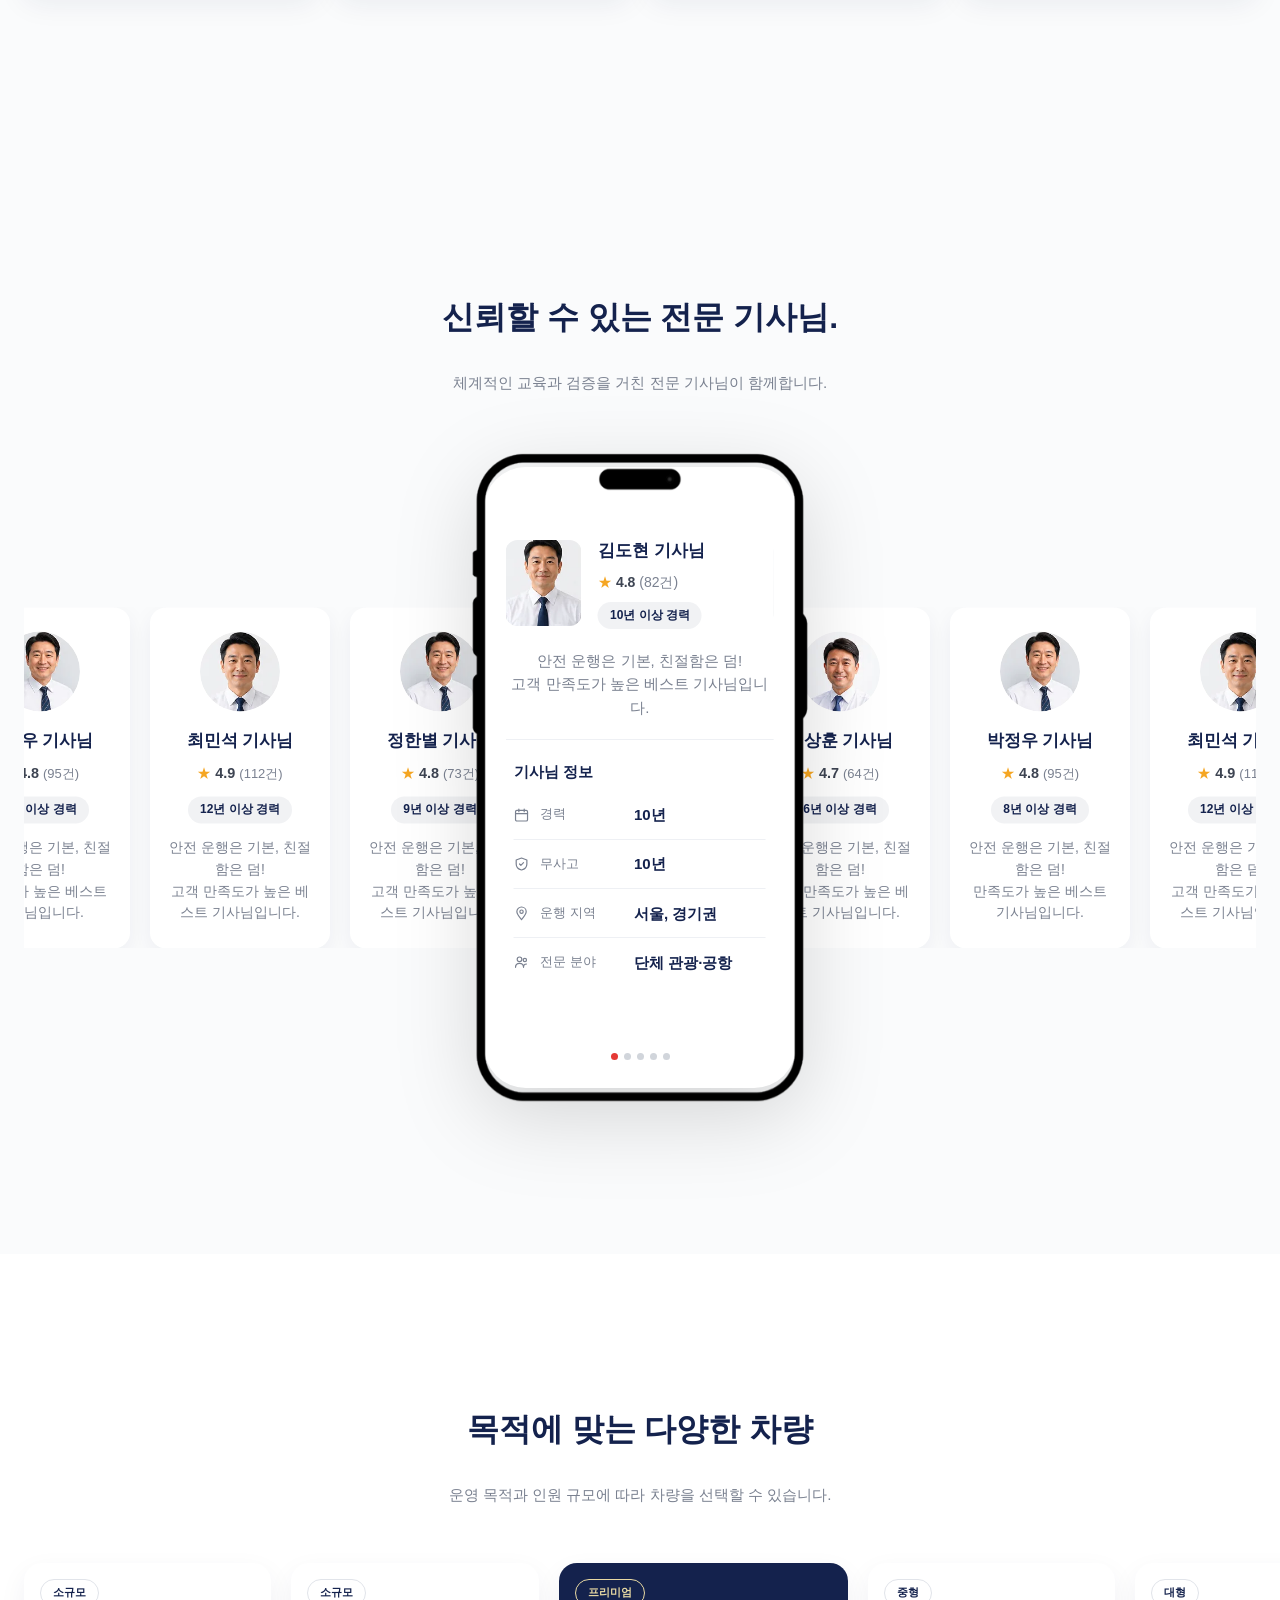
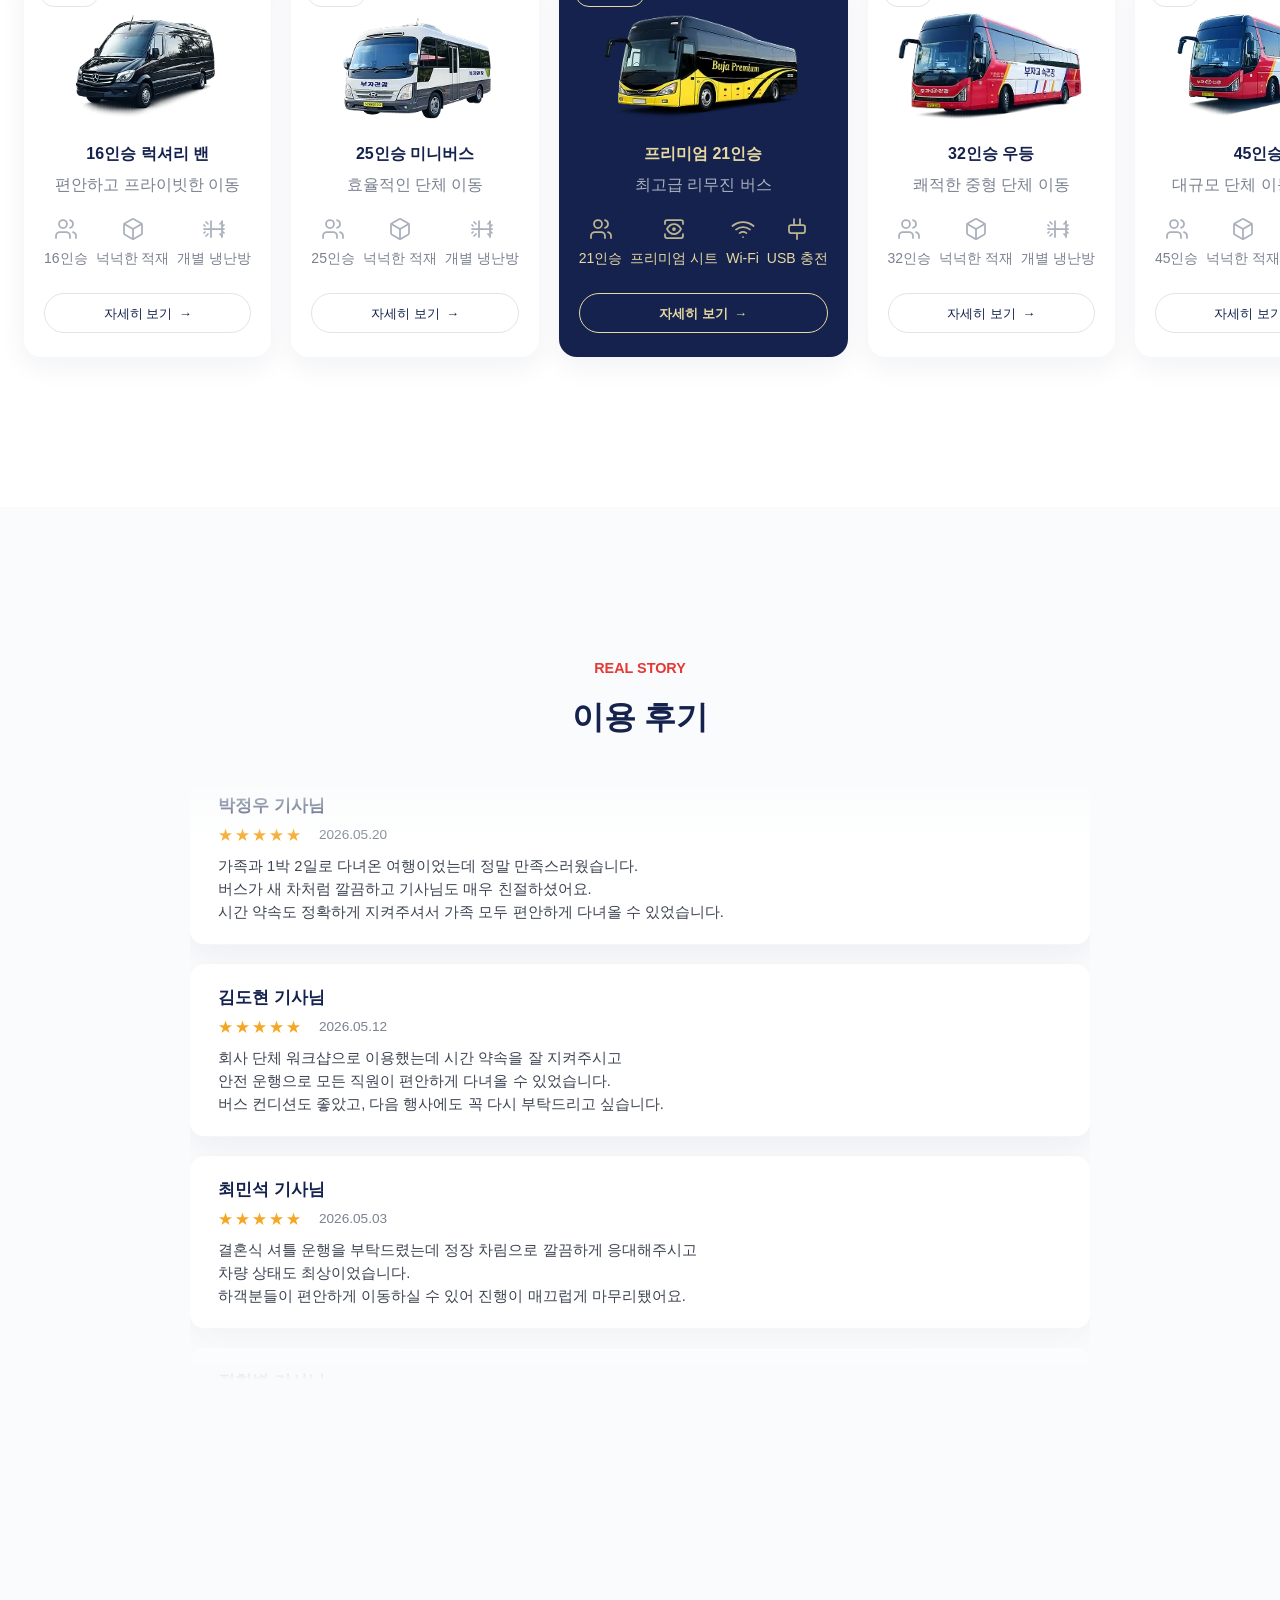
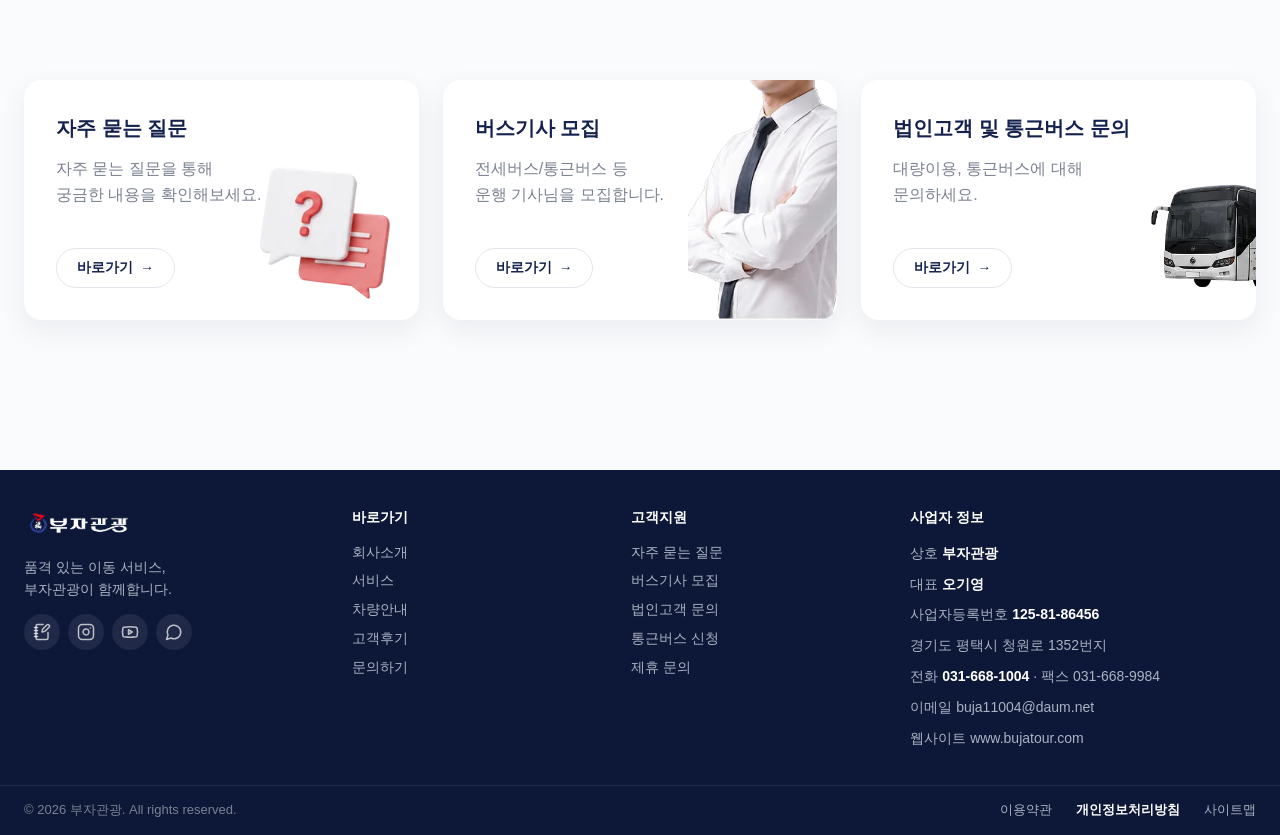
==== commit 86562a7a: "fix: 후기 섹션·서브 페이지·폰 목업·여백 조정 - 후기 마키 높이/페이드/카드 컴팩트화로 4장 노출 - 모든 .section 100vh 강제 풀고 padding 150px 통" ====
--- a/index.html
+++ b/index.html
@@ -55,7 +55,7 @@
       <div class="hero__content">
         <p class="hero__eyebrow">BUJA TOUR</p>
         <h1 class="hero__title">품격 있는 이동 서비스</h1>
-        <p class="hero__subtitle">안전하고 편안한 여행 운행으로 고객의 모든 순간을 더욱 특별하게 만들어드립니다.</p>
+        <p class="hero__subtitle">안전하고 편안한 여행 운행으로<br>고객의 모든 순간을 더욱 특별하게 만들어드립니다.</p>
         <div class="hero__cta-row">
           <a href="inquiry.html" class="btn btn--primary">무료 견적 받기</a>
           <a href="tel:0316681004" class="hero__call-link">
--- a/css/style.css
+++ b/css/style.css
@@ -45,11 +45,18 @@
 
 /* ========== Header ========== */
 .site-header {
-  background: #fff;
-  border-bottom: 1px solid var(--gray-100);
+  background: rgba(255, 255, 255, 0.92);
+  backdrop-filter: blur(8px);
+  -webkit-backdrop-filter: blur(8px);
+  border-bottom: 1px solid rgba(255, 255, 255, 0.6);
   position: sticky;
   top: 0;
-  z-index: 10;
+  z-index: 50;
+  transition: background 0.25s ease, border-color 0.25s ease;
+}
+.site-header[data-scrolled="true"] {
+  background: #fff;
+  border-bottom-color: var(--gray-100);
 }
 .site-header__inner {
   max-width: var(--max-width);
@@ -59,7 +66,7 @@
   justify-content: space-between;
   align-items: center;
 }
-.site-header__brand img { height: 44px; }
+.site-header__brand img { height: 38px; }
 .nav__menu { display: flex; gap: 2rem; }
 
 /* Header phone CTA — moved from topbar */
@@ -69,8 +76,8 @@
   gap: 0.4rem;
   font-size: 0.9rem;
   font-weight: 600;
-  color: var(--navy);
-  border: 1px solid var(--gray-200);
+  color: var(--red);
+  border: 1px solid rgba(229, 57, 53, 0.3);
   border-radius: 999px;
   padding: 0.35rem 0.875rem;
   transition: border-color 0.15s ease, color 0.15s ease, background 0.15s ease;
@@ -78,8 +85,9 @@
   flex-shrink: 0;
 }
 .header__phone-btn:hover {
-  border-color: var(--navy);
-  background: var(--gray-50);
+  background: rgba(229, 57, 53, 0.05);
+  border-color: var(--red);
+  color: var(--red-dark);
 }
 @media (max-width: 700px) {
   .header__phone-btn { display: none; }
@@ -151,9 +159,8 @@
 .btn--primary { background: var(--red); color: #fff; }
 .btn--primary:hover { background: var(--red-dark); transform: translateY(-1px); }
 
-/* ========== Sections — 100vh each ========== */
-/* Header takes ~70px; subtract to keep section visually full-screen */
-.section,
+/* ========== Sections ========== */
+/* Hero stays full-screen; other sections size to content */
 .hero {
   min-height: calc(100vh - 70px);
   display: flex;
@@ -161,10 +168,15 @@
   justify-content: center;
   padding: 4rem 0;
 }
+.section {
+  display: flex;
+  flex-direction: column;
+  padding: 150px 0;
+}
 .section--light { background: var(--gray-50); }
 .section--compact {
   min-height: auto;
-  padding: 3rem 0;
+  padding: 150px 0;
 }
 
 /* ========== Hero ========== */
@@ -175,10 +187,10 @@
   padding: 0;
 }
 .hero__bg { position: absolute; inset: 0; }
-.hero__bg img { width: 100%; height: 100%; object-fit: cover; }
+.hero__bg img { width: 100%; height: 100%; object-fit: cover; object-position: 65% 50%; }
 .hero__overlay {
   position: absolute; inset: 0;
-  background: linear-gradient(135deg, rgba(13, 24, 56, 0.65) 0%, rgba(13, 24, 56, 0.4) 60%, rgba(13, 24, 56, 0.2) 100%);
+  background: linear-gradient(105deg, rgba(13, 24, 56, 0.7) 0%, rgba(13, 24, 56, 0.45) 55%, rgba(13, 24, 56, 0.15) 100%);
 }
 .hero__content {
   position: relative;
@@ -188,11 +200,22 @@
   width: 100%;
 }
 .hero__eyebrow {
+  display: flex;
+  align-items: center;
   letter-spacing: 0.2em;
   font-size: 1rem;
   color: rgba(255, 255, 255, 0.7);
-  margin: 0 0 1.25rem;
+  margin: 0 0 1.5rem;
   font-weight: 600;
+}
+.hero__eyebrow::before {
+  content: "";
+  display: inline-block;
+  width: 24px;
+  height: 2px;
+  background: var(--red);
+  flex-shrink: 0;
+  margin-right: 0.625rem;
 }
 .hero__title {
   font-size: clamp(2.75rem, 6.5vw, 4.5rem);
@@ -200,14 +223,14 @@
   margin: 0 0 2rem;
   line-height: 1.18;
   max-width: 12ch;
-  text-shadow: 0 2px 12px rgba(0, 0, 0, 0.4);
+  text-shadow: 0 1px 16px rgba(0, 0, 0, 0.25);
 }
 .hero__subtitle {
   font-size: clamp(1.125rem, 1.6vw, 1.375rem);
   line-height: 1.6;
   color: rgba(255, 255, 255, 0.85);
-  margin: 0 0 1.75rem;
-  max-width: 32ch;
+  margin: 0 0 2rem;
+  max-width: 48ch;
 }
 .hero .btn--primary {
   font-size: 1.125rem;
@@ -218,7 +241,7 @@
 .hero__cta-row {
   display: flex;
   align-items: center;
-  gap: 1.25rem;
+  gap: 1.5rem;
   flex-wrap: wrap;
 }
 .hero__call-link {
@@ -230,7 +253,7 @@
   font-weight: 600;
   border: 1px solid rgba(255, 255, 255, 0.4);
   border-radius: 999px;
-  padding: 0.9rem 1.75rem;
+  padding: 1rem 1.75rem;
   opacity: 0.85;
   transition: border-color 0.15s ease, color 0.15s ease, opacity 0.15s ease, background 0.15s ease;
 }
@@ -404,7 +427,7 @@
 .phone {
   position: relative;
   z-index: 2;
-  width: 300px;
+  width: 340px;
   flex-shrink: 0;
   filter: drop-shadow(0 20px 40px rgba(0, 0, 0, 0.15));
 }
@@ -422,7 +445,7 @@
   left: 4.2%;
   right: 4.2%;
   bottom: 2.5%;
-  padding: 88px 28px 40px;
+  padding: 70px 22px 28px;
   overflow: hidden;
   z-index: 1;
   display: flex;
@@ -483,17 +506,17 @@
   border-radius: 999px;
 }
 .phone__desc {
-  font-size: 1rem;
-  color: var(--gray-500);
-  line-height: 1.6;
-  margin: 0 0 1.75rem;
+  font-size: 0.9375rem;
+  color: var(--gray-500);
+  line-height: 1.55;
+  margin: 0 0 1.25rem;
   text-align: center;
 }
 .phone__details {
   background: #fff;
   border-top: 1px solid var(--gray-100);
   border-radius: 0;
-  padding: 1.25rem 1.125rem 0.75rem;
+  padding: 1.25rem 0.5rem 1.25rem;
 }
 .phone__details-title {
   font-size: 0.95rem;
@@ -503,24 +526,29 @@
 }
 .phone__list li {
   display: grid;
-  grid-template-columns: 20px 58px 1fr;
+  grid-template-columns: 18px 86px 1fr;
   align-items: center;
   gap: 0.5rem;
-  padding: 0.55rem 0;
-  font-size: 1rem;
+  padding: 0.85rem 0;
+  font-size: 0.9375rem;
   border-top: 1px solid var(--gray-100);
 }
 .phone__list .value {
   word-break: keep-all;
   line-height: 1.4;
+  font-size: 0.9375rem;
 }
 .phone__list li:first-child { border-top: none; padding-top: 0.25rem; }
 .phone__list svg {
-  width: 18px;
-  height: 18px;
-  color: var(--gray-500);
-}
-.phone__list .label { color: var(--gray-500); }
+  width: 16px;
+  height: 16px;
+  color: var(--gray-500);
+}
+.phone__list .label {
+  color: var(--gray-500);
+  font-size: 0.8125rem;
+  white-space: nowrap;
+}
 .phone__list .value { color: var(--navy); font-weight: 600; }
 
 .phone__dots {
@@ -685,27 +713,24 @@
 
 /* ========== Real story marquee (vertical step slide) ========== */
 #review {
-  min-height: 70vh;
   overflow: hidden;
   background: var(--gray-50);
+  padding: 150px 0;
 }
 #review .container {
-  flex: 1;
   display: flex;
   flex-direction: column;
-  min-height: 0;
   width: 100%;
 }
 .story-marquee {
   position: relative;
-  flex: 1;
-  min-height: 0;
+  height: 38rem;
   max-width: 900px;
   width: 100%;
   margin: 0 auto;
   overflow: hidden;
-  mask-image: linear-gradient(180deg, transparent 0%, #fff 15%, #fff 85%, transparent 100%);
-  -webkit-mask-image: linear-gradient(180deg, transparent 0%, #fff 15%, #fff 85%, transparent 100%);
+  mask-image: linear-gradient(180deg, transparent 0%, #fff 12%, #fff 88%, transparent 100%);
+  -webkit-mask-image: linear-gradient(180deg, transparent 0%, #fff 12%, #fff 88%, transparent 100%);
 }
 .story-marquee__track {
   display: flex;
@@ -717,21 +742,21 @@
 .story-card {
   background: #fff;
   border-radius: 14px;
-  padding: 1.75rem 2rem;
+  padding: 1.25rem 1.75rem;
   box-shadow: 0 10px 30px rgba(20, 34, 77, 0.06);
   flex-shrink: 0;
 }
 .story-card__name {
-  font-size: 1.125rem;
+  font-size: 1.0625rem;
   font-weight: 700;
   color: var(--navy);
-  margin: 0 0 0.5rem;
+  margin: 0 0 0.25rem;
 }
 .story-card__meta {
   display: flex;
   align-items: center;
   gap: 1rem;
-  margin-bottom: 1rem;
+  margin-bottom: 0.5rem;
 }
 .story-card__stars {
   color: #f5a623;
@@ -745,7 +770,7 @@
 .story-card__text {
   margin: 0;
   color: var(--gray-700);
-  line-height: 1.8;
+  line-height: 1.55;
   font-size: 0.92rem;
   white-space: pre-line;
 }
